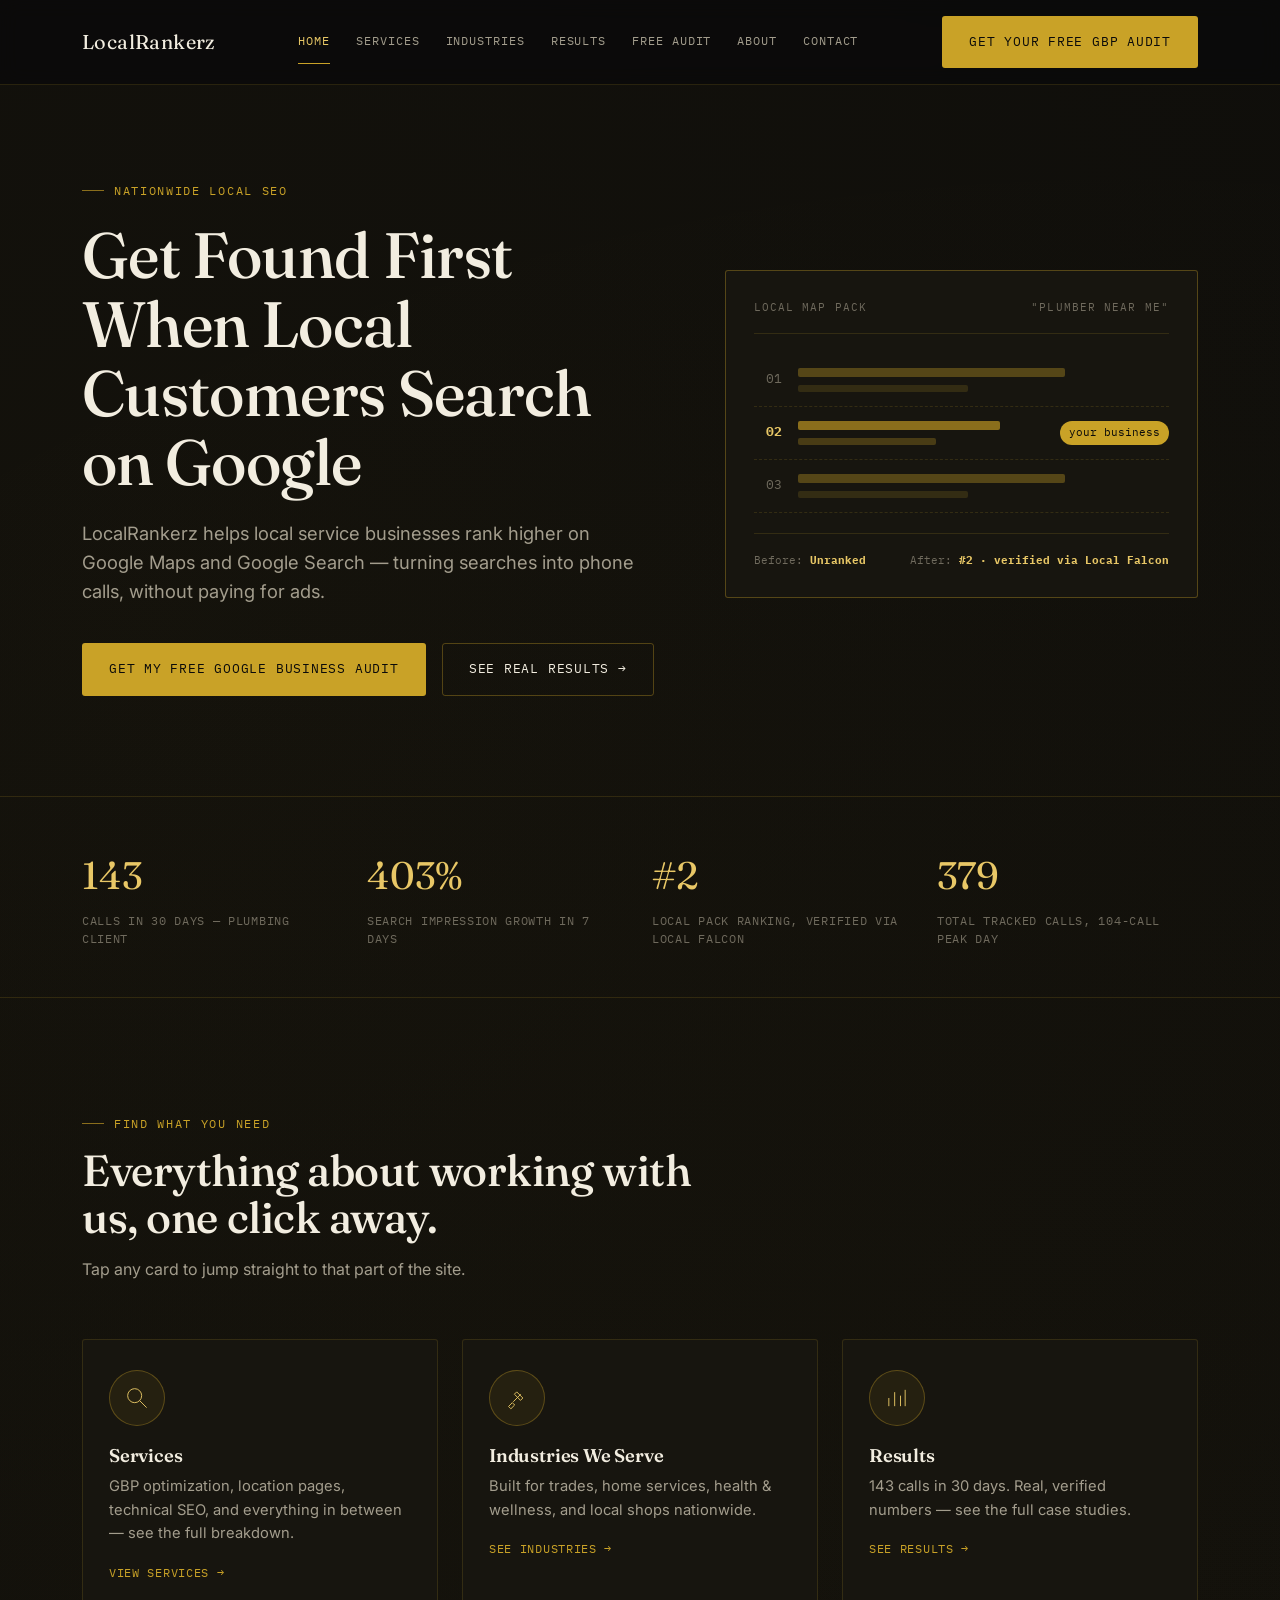
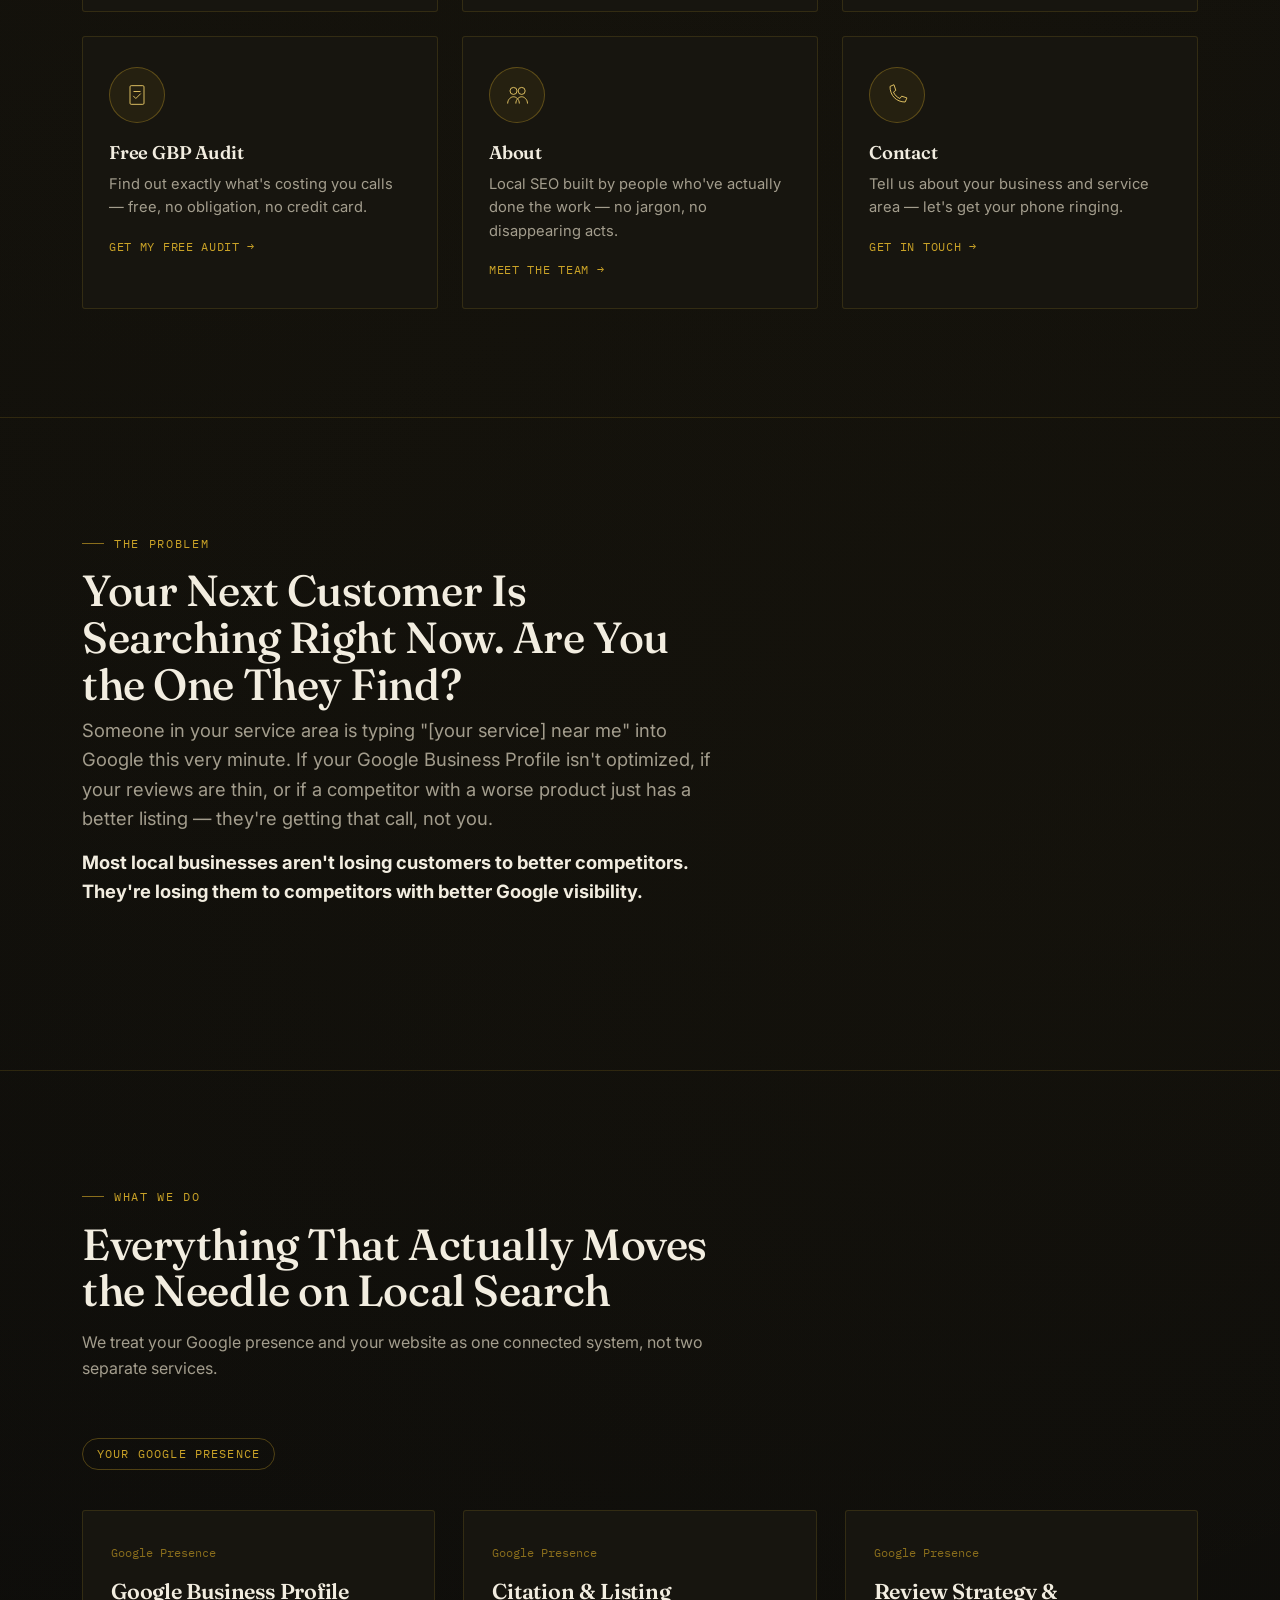
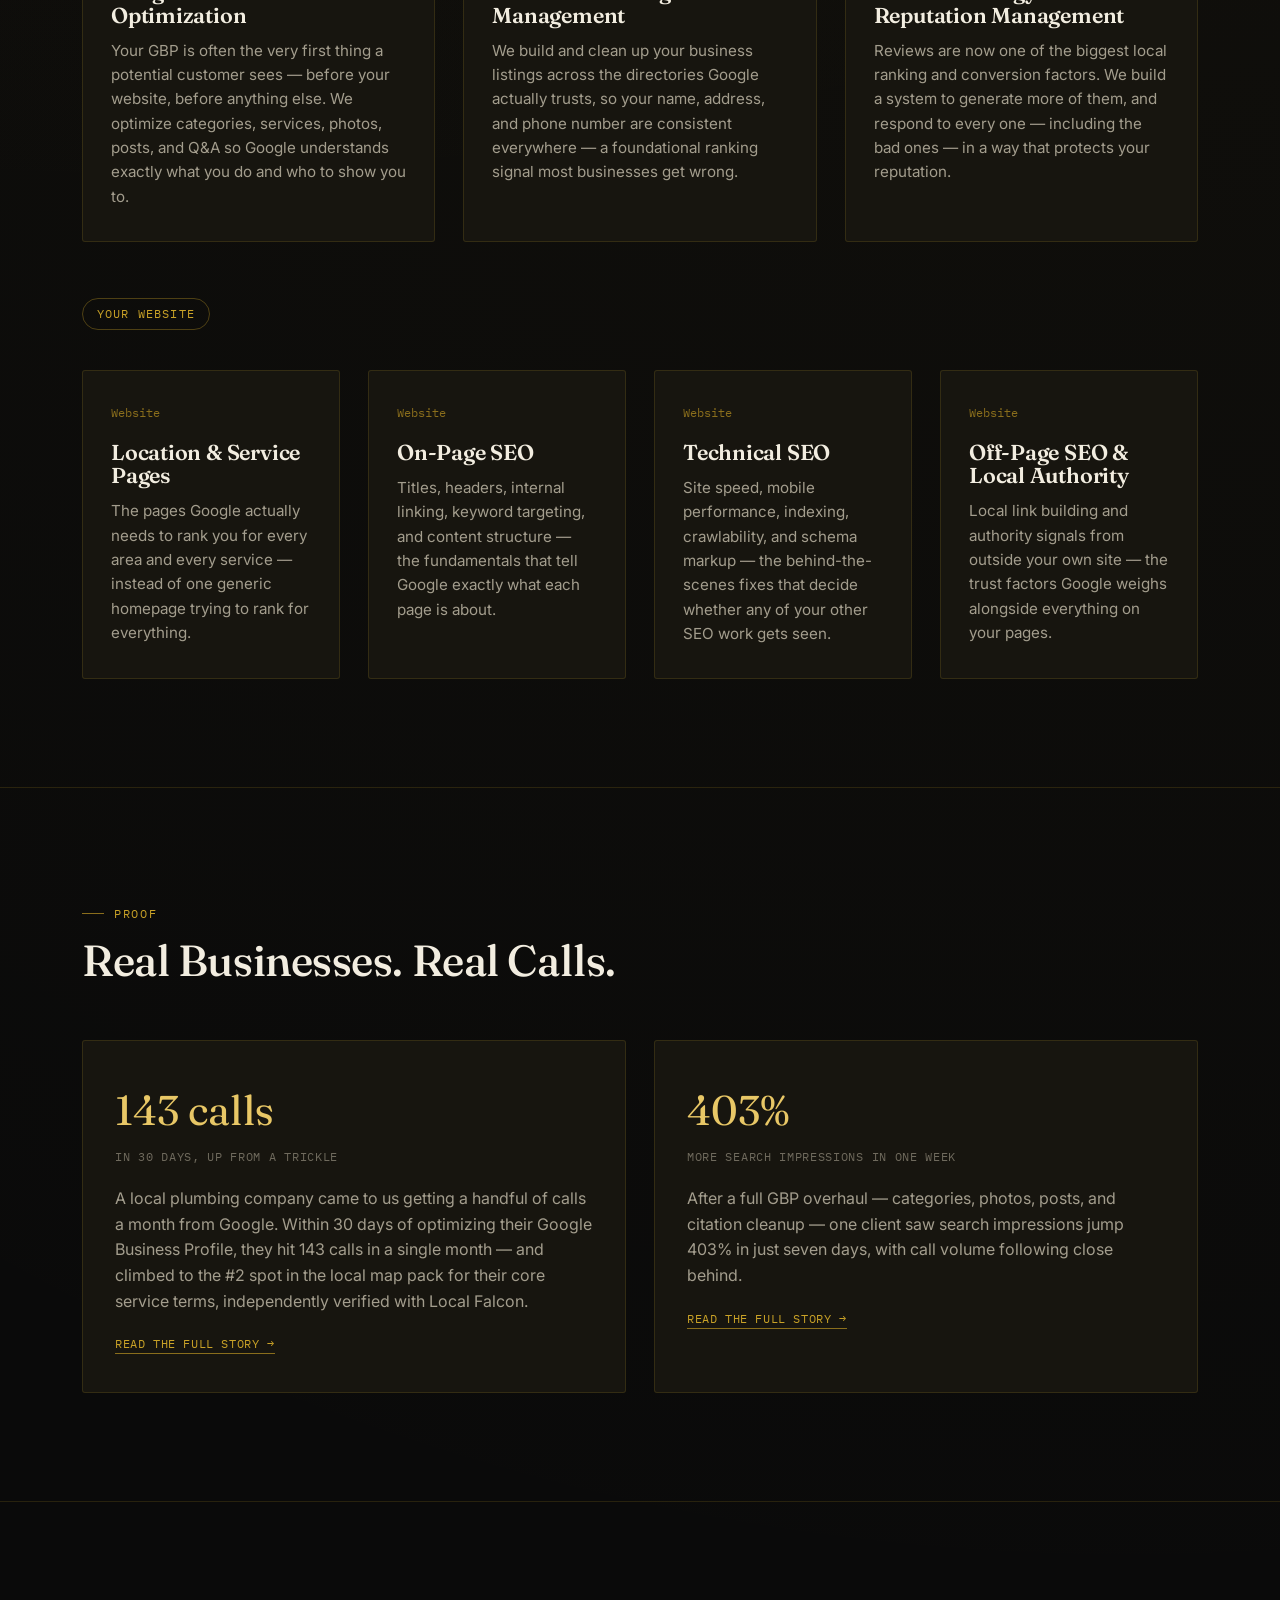
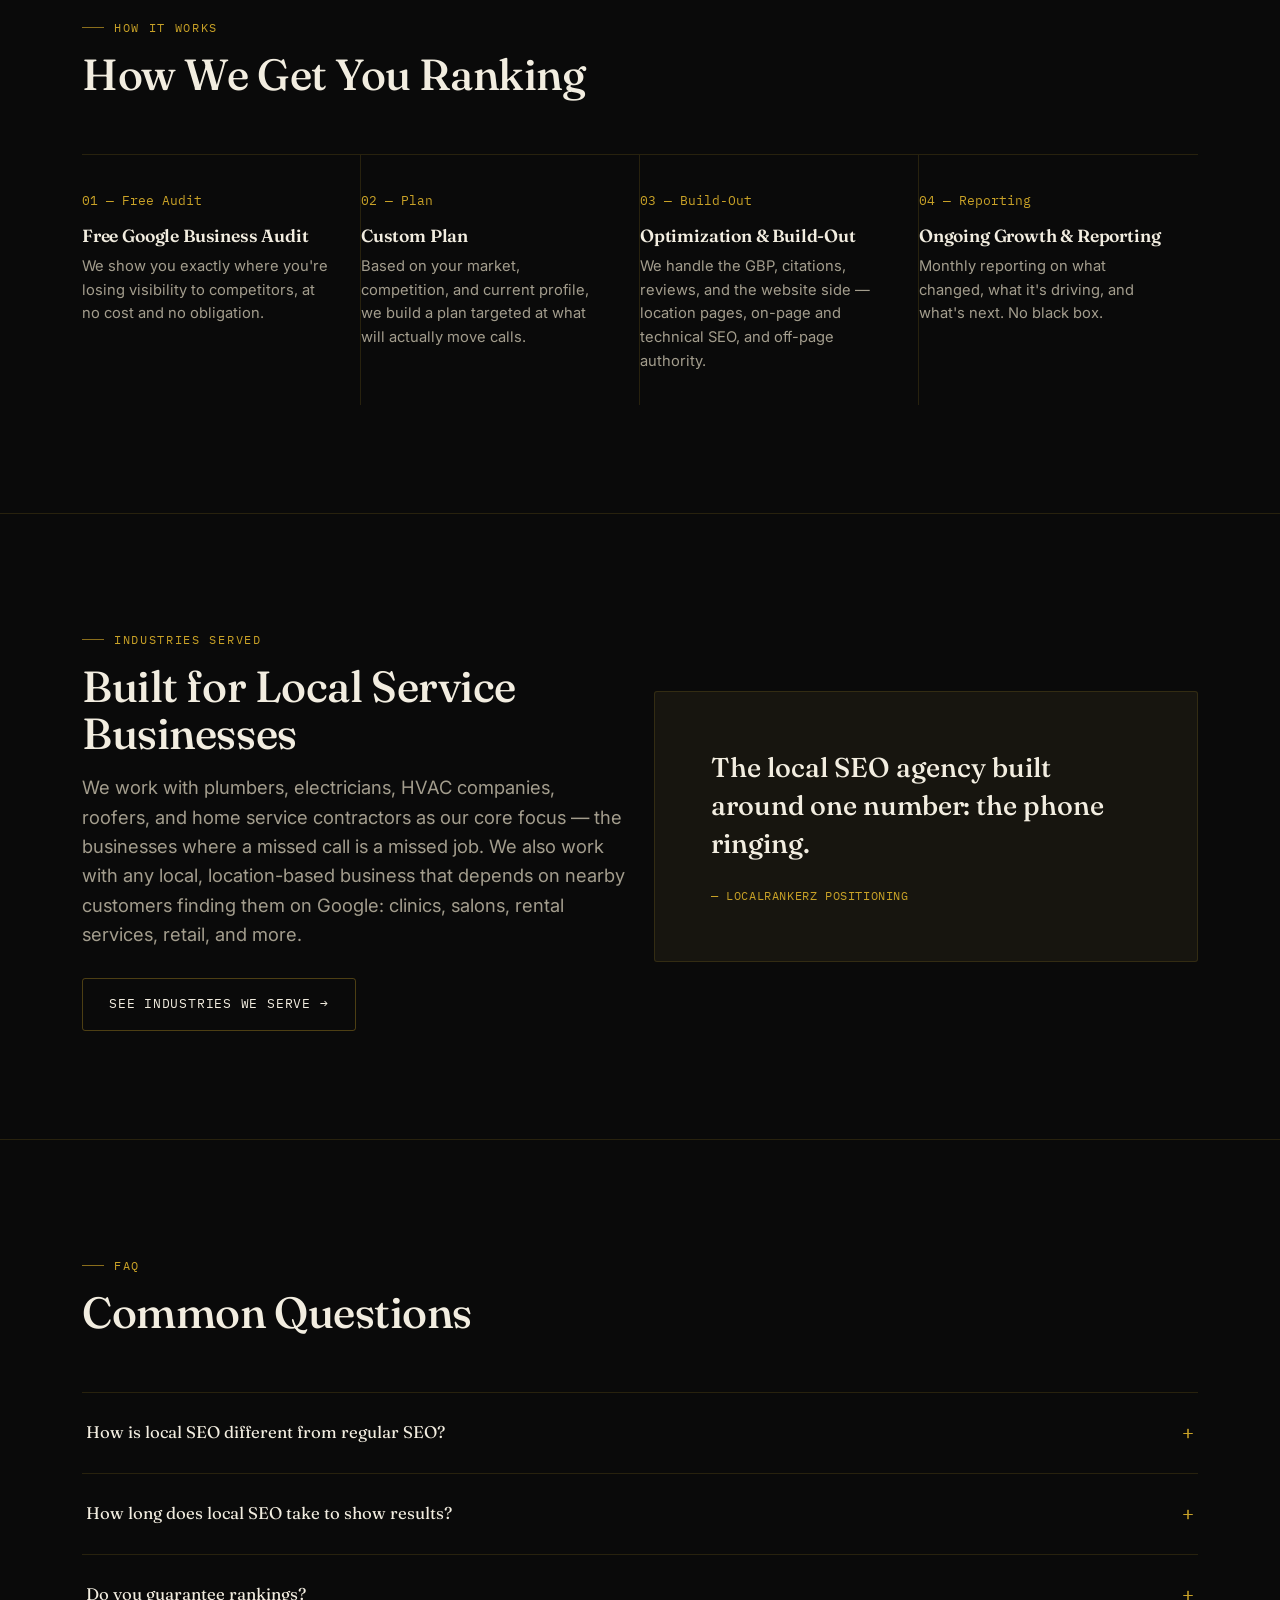
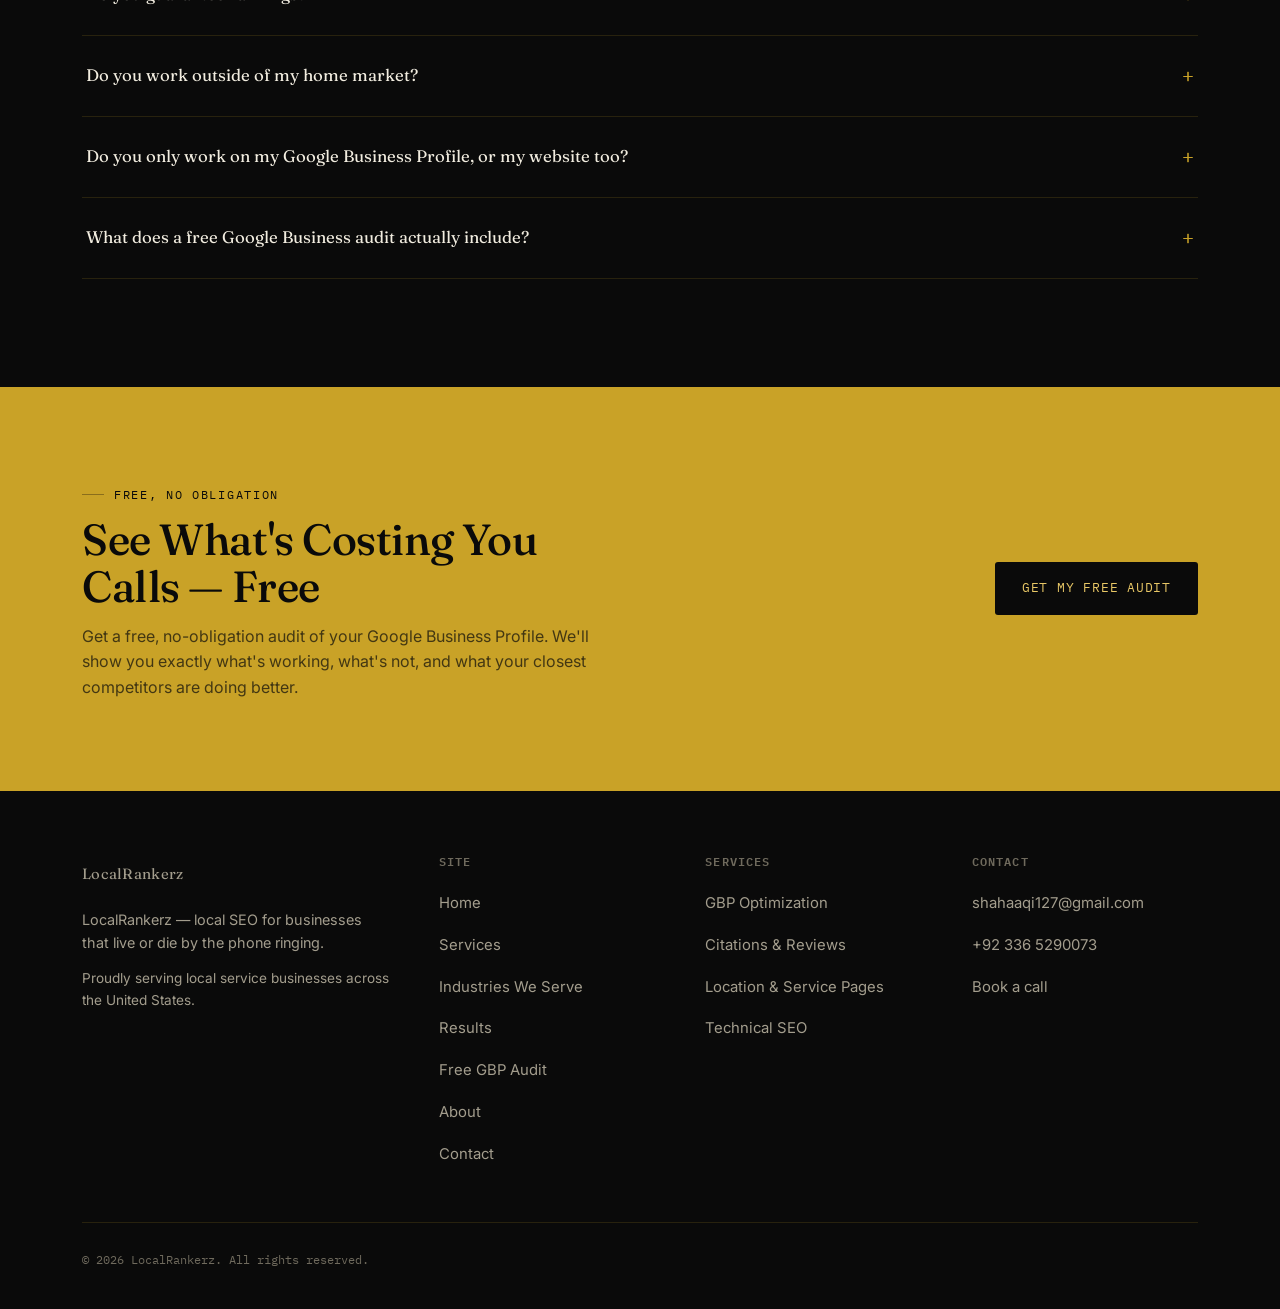
==== index.html @ dcf98c1a "Publish LocalRankerz website" ====
<!DOCTYPE html>
<html lang="en">
<head>
<meta charset="UTF-8">
<meta name="viewport" content="width=device-width, initial-scale=1.0">
<title>LocalRankerz | Local SEO Agency for Service Businesses</title>
<meta name="description" content="Get found first on Google Maps and Search. LocalRankerz helps local service businesses turn searches into calls. Free GBP audit.">
<link rel="preconnect" href="https://fonts.googleapis.com">
<link href="https://fonts.googleapis.com/css2?family=Fraunces:opsz,wght@9..144,500;9..144,600&family=Inter:wght@400;500;600&family=IBM+Plex+Mono:wght@400;500&display=swap" rel="stylesheet">
<link rel="stylesheet" href="assets/style.css">
<script type="application/ld+json">
{
  "@context": "https://schema.org",
  "@type": "ProfessionalService",
  "name": "LocalRankerz",
  "description": "Nationwide local SEO agency helping service businesses rank higher on Google Maps and Google Search.",
  "areaServed": "United States",
  "priceRange": "$$"
}
</script>
</head>
<body>

<nav class="nav">
  <div class="wrap">
    <a href="index.html" class="brand">LocalRankerz</a>
    <ul class="nav-links">
      <li><a href="index.html" aria-current="page">Home</a></li>
      <li><a href="services.html">Services</a></li>
      <li><a href="industries.html">Industries</a></li>
      <li><a href="results.html">Results</a></li>
      <li><a href="free-audit.html">Free Audit</a></li>
      <li><a href="about.html">About</a></li>
      <li><a href="contact.html">Contact</a></li>
    </ul>
    <div class="nav-cta">
      <a href="free-audit.html" class="btn btn-gold"><span class="full">Get Your Free GBP Audit</span><span class="short">Free Audit</span></a>
    </div>
  </div>
</nav>

<header class="hero">
  <div class="wrap">
    <div class="hero-copy">
      <span class="eyebrow">Nationwide Local SEO</span>
      <h1>Get Found First When Local Customers Search on Google</h1>
      <p class="lede">LocalRankerz helps local service businesses rank higher on Google Maps and Google Search — turning searches into phone calls, without paying for ads.</p>
      <div class="btn-row">
        <a href="free-audit.html" class="btn btn-gold">Get My Free Google Business Audit</a>
        <a href="results.html" class="btn btn-ghost">See real results →</a>
      </div>
    </div>

    <div class="serp-card" role="img" aria-label="Mock local map pack result showing a client business climbing to the number 2 ranking position">
      <div class="serp-head">
        <span>Local Map Pack</span>
        <span>"plumber near me"</span>
      </div>
      <div class="serp-row">
        <span class="serp-rank">01</span>
        <div style="flex:1"><div class="serp-line1"></div><div class="serp-line2"></div></div>
      </div>
      <div class="serp-row is-you">
        <span class="serp-rank">02</span>
        <div style="flex:1"><div class="serp-line1"></div><div class="serp-line2"></div></div>
        <span class="serp-badge">your business</span>
      </div>
      <div class="serp-row">
        <span class="serp-rank">03</span>
        <div style="flex:1"><div class="serp-line1"></div><div class="serp-line2"></div></div>
      </div>
      <div class="serp-foot">
        <span>Before: <strong>Unranked</strong></span>
        <span>After: <strong>#2 · verified via Local Falcon</strong></span>
      </div>
    </div>
  </div>
</header>

<section class="statbar">
  <div class="wrap">
    <div class="stat">
      <div class="num">143</div>
      <div class="label">Calls in 30 days — plumbing client</div>
    </div>
    <div class="stat">
      <div class="num">403%</div>
      <div class="label">Search impression growth in 7 days</div>
    </div>
    <div class="stat">
      <div class="num">#2</div>
      <div class="label">Local pack ranking, verified via Local Falcon</div>
    </div>
    <div class="stat">
      <div class="num">379</div>
      <div class="label">Total tracked calls, 104-call peak day</div>
    </div>
  </div>
</section>

<!-- Interlinked picture menu — each card links to its own page -->
<section class="section">
  <div class="wrap">
    <div class="section-head">
      <span class="eyebrow">Find What You Need</span>
      <h2>Everything about working with us, one click away.</h2>
      <p>Tap any card to jump straight to that part of the site.</p>
    </div>
    <div class="icon-grid">

      <a href="services.html" class="icon-card">
        <div class="icon-wrap">
          <svg viewBox="0 0 48 48"><circle cx="20" cy="20" r="12"/><line x1="29" y1="29" x2="40" y2="40" stroke-linecap="round"/></svg>
        </div>
        <h3>Services</h3>
        <p>GBP optimization, location pages, technical SEO, and everything in between — see the full breakdown.</p>
        <span class="go">View services →</span>
      </a>

      <a href="industries.html" class="icon-card">
        <div class="icon-wrap">
          <svg viewBox="0 0 48 48"><path d="M18 30 L30 18 M24 14l10 10-4 4-10-10zM10 38l6-6 4 4-6 6z" stroke-linejoin="round" stroke-linecap="round"/></svg>
        </div>
        <h3>Industries We Serve</h3>
        <p>Built for trades, home services, health &amp; wellness, and local shops nationwide.</p>
        <span class="go">See industries →</span>
      </a>

      <a href="results.html" class="icon-card">
        <div class="icon-wrap">
          <svg viewBox="0 0 48 48"><line x1="10" y1="38" x2="10" y2="24"/><line x1="20" y1="38" x2="20" y2="14"/><line x1="30" y1="38" x2="30" y2="20"/><line x1="38" y1="38" x2="38" y2="10"/></svg>
        </div>
        <h3>Results</h3>
        <p>143 calls in 30 days. Real, verified numbers — see the full case studies.</p>
        <span class="go">See results →</span>
      </a>

      <a href="free-audit.html" class="icon-card">
        <div class="icon-wrap">
          <svg viewBox="0 0 48 48"><rect x="12" y="8" width="24" height="32" rx="2"/><line x1="18" y1="18" x2="30" y2="18"/><path d="M18 26l4 4 8-8" stroke-linecap="round" stroke-linejoin="round"/></svg>
        </div>
        <h3>Free GBP Audit</h3>
        <p>Find out exactly what's costing you calls — free, no obligation, no credit card.</p>
        <span class="go">Get my free audit →</span>
      </a>

      <a href="about.html" class="icon-card">
        <div class="icon-wrap">
          <svg viewBox="0 0 48 48"><circle cx="18" cy="17" r="6"/><circle cx="32" cy="17" r="6"/><path d="M8 38c0-7 6-11 10-11s10 4 10 11M22 38c0-7 6-11 10-11s10 4 10 11" stroke-linecap="round"/></svg>
        </div>
        <h3>About</h3>
        <p>Local SEO built by people who've actually done the work — no jargon, no disappearing acts.</p>
        <span class="go">Meet the team →</span>
      </a>

      <a href="contact.html" class="icon-card">
        <div class="icon-wrap">
          <svg viewBox="0 0 48 48"><path d="M12 10c0 15 11 26 26 26l3-7-9-3-3 4c-5-2-9-6-11-11l4-3-3-9z" stroke-linejoin="round" stroke-linecap="round"/></svg>
        </div>
        <h3>Contact</h3>
        <p>Tell us about your business and service area — let's get your phone ringing.</p>
        <span class="go">Get in touch →</span>
      </a>

    </div>
  </div>
</section>

<section class="section">
  <div class="wrap">
    <div class="section-head">
      <span class="eyebrow">The Problem</span>
      <h2>Your Next Customer Is Searching Right Now. Are You the One They Find?</h2>
      <p class="lede" style="margin-top:8px; max-width:none;">Someone in your service area is typing "[your service] near me" into Google this very minute. If your Google Business Profile isn't optimized, if your reviews are thin, or if a competitor with a worse product just has a better listing — they're getting that call, not you.</p>
      <p class="lede" style="margin-top:14px; max-width:none;"><strong style="color:var(--text)">Most local businesses aren't losing customers to better competitors. They're losing them to competitors with better Google visibility.</strong></p>
    </div>
  </div>
</section>

<section class="section">
  <div class="wrap">
    <div class="section-head">
      <span class="eyebrow">What We Do</span>
      <h2>Everything That Actually Moves the Needle on Local Search</h2>
      <p>We treat your Google presence and your website as one connected system, not two separate services.</p>
    </div>

    <span class="part-label">Your Google Presence</span>
    <div class="grid grid-3 mt-lg" style="margin-top:24px;">
      <div class="card">
        <span class="num-mark">Google Presence</span>
        <h3>Google Business Profile Optimization</h3>
        <p>Your GBP is often the very first thing a potential customer sees — before your website, before anything else. We optimize categories, services, photos, posts, and Q&amp;A so Google understands exactly what you do and who to show you to.</p>
      </div>
      <div class="card">
        <span class="num-mark">Google Presence</span>
        <h3>Citation &amp; Listing Management</h3>
        <p>We build and clean up your business listings across the directories Google actually trusts, so your name, address, and phone number are consistent everywhere — a foundational ranking signal most businesses get wrong.</p>
      </div>
      <div class="card">
        <span class="num-mark">Google Presence</span>
        <h3>Review Strategy &amp; Reputation Management</h3>
        <p>Reviews are now one of the biggest local ranking and conversion factors. We build a system to generate more of them, and respond to every one — including the bad ones — in a way that protects your reputation.</p>
      </div>
    </div>

    <span class="part-label mt-lg" style="display:inline-block; margin-top:56px;">Your Website</span>
    <div class="grid grid-4" style="margin-top:24px;">
      <div class="card">
        <span class="num-mark">Website</span>
        <h3>Location &amp; Service Pages</h3>
        <p>The pages Google actually needs to rank you for every area and every service — instead of one generic homepage trying to rank for everything.</p>
      </div>
      <div class="card">
        <span class="num-mark">Website</span>
        <h3>On-Page SEO</h3>
        <p>Titles, headers, internal linking, keyword targeting, and content structure — the fundamentals that tell Google exactly what each page is about.</p>
      </div>
      <div class="card">
        <span class="num-mark">Website</span>
        <h3>Technical SEO</h3>
        <p>Site speed, mobile performance, indexing, crawlability, and schema markup — the behind-the-scenes fixes that decide whether any of your other SEO work gets seen.</p>
      </div>
      <div class="card">
        <span class="num-mark">Website</span>
        <h3>Off-Page SEO &amp; Local Authority</h3>
        <p>Local link building and authority signals from outside your own site — the trust factors Google weighs alongside everything on your pages.</p>
      </div>
    </div>
  </div>
</section>

<section class="section">
  <div class="wrap">
    <div class="section-head">
      <span class="eyebrow">Proof</span>
      <h2>Real Businesses. Real Calls.</h2>
    </div>
    <div class="grid grid-2">
      <div class="case-study">
        <div class="cs-num">143 calls</div>
        <div class="cs-label">In 30 days, up from a trickle</div>
        <p>A local plumbing company came to us getting a handful of calls a month from Google. Within 30 days of optimizing their Google Business Profile, they hit 143 calls in a single month — and climbed to the #2 spot in the local map pack for their core service terms, independently verified with Local Falcon.</p>
        <a href="results.html" class="cs-link">Read the full story →</a>
      </div>
      <div class="case-study">
        <div class="cs-num">403%</div>
        <div class="cs-label">More search impressions in one week</div>
        <p>After a full GBP overhaul — categories, photos, posts, and citation cleanup — one client saw search impressions jump 403% in just seven days, with call volume following close behind.</p>
        <a href="results.html" class="cs-link">Read the full story →</a>
      </div>
    </div>
  </div>
</section>

<section class="section">
  <div class="wrap">
    <div class="section-head">
      <span class="eyebrow">How It Works</span>
      <h2>How We Get You Ranking</h2>
    </div>
  </div>
  <div class="wrap">
    <div class="process-list">
      <div class="process-item">
        <span class="idx">01 — Free Audit</span>
        <h3>Free Google Business Audit</h3>
        <p>We show you exactly where you're losing visibility to competitors, at no cost and no obligation.</p>
      </div>
      <div class="process-item">
        <span class="idx">02 — Plan</span>
        <h3>Custom Plan</h3>
        <p>Based on your market, competition, and current profile, we build a plan targeted at what will actually move calls.</p>
      </div>
      <div class="process-item">
        <span class="idx">03 — Build-Out</span>
        <h3>Optimization &amp; Build-Out</h3>
        <p>We handle the GBP, citations, reviews, and the website side — location pages, on-page and technical SEO, and off-page authority.</p>
      </div>
      <div class="process-item">
        <span class="idx">04 — Reporting</span>
        <h3>Ongoing Growth &amp; Reporting</h3>
        <p>Monthly reporting on what changed, what it's driving, and what's next. No black box.</p>
      </div>
    </div>
  </div>
</section>

<section class="section">
  <div class="wrap">
    <div class="grid grid-2" style="align-items:center;">
      <div>
        <span class="eyebrow">Industries Served</span>
        <h2 style="margin-top:14px;">Built for Local Service Businesses</h2>
        <p class="lede" style="margin-top:16px; max-width:none;">We work with plumbers, electricians, HVAC companies, roofers, and home service contractors as our core focus — the businesses where a missed call is a missed job. We also work with any local, location-based business that depends on nearby customers finding them on Google: clinics, salons, rental services, retail, and more.</p>
        <a href="industries.html" class="btn btn-ghost mt-lg" style="margin-top:28px;">See Industries We Serve →</a>
      </div>
      <div class="testimonial">
        <blockquote>The local SEO agency built around one number: the phone ringing.</blockquote>
        <cite>— LocalRankerz positioning</cite>
      </div>
    </div>
  </div>
</section>

<section class="section" style="border-bottom:none;">
  <div class="wrap">
    <div class="section-head">
      <span class="eyebrow">FAQ</span>
      <h2>Common Questions</h2>
    </div>
    <div class="faq-list">
      <details class="faq-item">
        <summary>How is local SEO different from regular SEO?<span class="plus">+</span></summary>
        <div class="faq-answer"><p>Regular SEO competes for visibility everywhere. Local SEO focuses specifically on your service area — showing up when someone nearby searches for what you do, primarily through Google Maps, the local map pack, and location-based search results.</p></div>
      </details>
      <details class="faq-item">
        <summary>How long does local SEO take to show results?<span class="plus">+</span></summary>
        <div class="faq-answer"><p>Google Business Profile changes can show movement in weeks. Broader local SEO — citations, reviews, content — typically shows meaningful results in 60–90 days and compounds from there. Anyone promising overnight #1 rankings isn't being straight with you.</p></div>
      </details>
      <details class="faq-item">
        <summary>Do you guarantee rankings?<span class="plus">+</span></summary>
        <div class="faq-answer"><p>No ethical SEO agency can guarantee a specific ranking, because Google's algorithm isn't controlled by anyone outside Google. What we do guarantee is a transparent process, real work performed every month, and reporting tied to calls and leads — not vanity metrics.</p></div>
      </details>
      <details class="faq-item">
        <summary>Do you work outside of my home market?<span class="plus">+</span></summary>
        <div class="faq-answer"><p>Yes. LocalRankerz works with local service businesses across the United States, regardless of where they're based.</p></div>
      </details>
      <details class="faq-item">
        <summary>Do you only work on my Google Business Profile, or my website too?<span class="plus">+</span></summary>
        <div class="faq-answer"><p>Both. Your Google Business Profile gets you found on the map — your website is what turns that visibility into rankings that hold up and pages that actually convert once someone clicks through. We handle location pages, service pages, on-page SEO, technical SEO, and off-page authority building alongside your GBP, as one connected strategy.</p></div>
      </details>
      <details class="faq-item">
        <summary>What does a free Google Business audit actually include?<span class="plus">+</span></summary>
        <div class="faq-answer"><p>A full review of your categories, description, photos, reviews, citations, and how you currently stack up against the top 3 competitors ranking above you in your market — delivered with specific, prioritized fixes, not a generic checklist.</p></div>
      </details>
    </div>
  </div>
</section>

<section class="cta-band">
  <div class="wrap">
    <div class="cta-copy">
      <span class="eyebrow" style="color:var(--ink)">Free, No Obligation</span>
      <h2>See What's Costing You Calls — Free</h2>
      <p>Get a free, no-obligation audit of your Google Business Profile. We'll show you exactly what's working, what's not, and what your closest competitors are doing better.</p>
    </div>
    <div class="btn-row">
      <a href="free-audit.html" class="btn btn-gold">Get My Free Audit</a>
    </div>
  </div>
</section>

<footer>
  <div class="wrap">
    <div class="footer-top">
      <div>
        <a href="index.html" class="brand">LocalRankerz</a>
        <p style="margin-top:16px; max-width:34ch; font-size:.9rem;">LocalRankerz — local SEO for businesses that live or die by the phone ringing.</p>
        <p style="margin-top:14px; font-size:.85rem;">Proudly serving local service businesses across the United States.</p>
      </div>
      <div>
        <h4>Site</h4>
        <ul>
          <li><a href="index.html">Home</a></li>
          <li><a href="services.html">Services</a></li>
          <li><a href="industries.html">Industries We Serve</a></li>
          <li><a href="results.html">Results</a></li>
          <li><a href="free-audit.html">Free GBP Audit</a></li>
          <li><a href="about.html">About</a></li>
          <li><a href="contact.html">Contact</a></li>
        </ul>
      </div>
      <div>
        <h4>Services</h4>
        <ul>
          <li><a href="services.html">GBP Optimization</a></li>
          <li><a href="services.html">Citations &amp; Reviews</a></li>
          <li><a href="services.html">Location &amp; Service Pages</a></li>
          <li><a href="services.html">Technical SEO</a></li>
        </ul>
      </div>
      <div>
        <h4>Contact</h4>
        <ul>
          <li><a href="mailto:shahaaqi127@gmail.com">shahaaqi127@gmail.com</a></li>
          <li><a href="tel:+923365290073">+92 336 5290073</a></li>
          <li><a href="contact.html">Book a call</a></li>
        </ul>
      </div>
    </div>
    <div class="footer-bottom">
      <p>© <span class="js-year"></span> LocalRankerz. All rights reserved.</p>
    </div>
  </div>
</footer>

<script src="assets/script.js"></script>
</body>
</html>
---- assets/style.css ----
/* ============================================================
   SUMMIT SEO — Design tokens
   Palette: near-black ground, warm gold accent (premium, not neon)
   Type: Fraunces (display serif) + Inter (body) + IBM Plex Mono (data/labels)
   ============================================================ */

:root {
  --bg: #0a0a0a;
  --bg-alt: #121110;
  --surface: #17150f;
  --surface-2: #1d1a13;
  --border: rgba(201, 162, 39, 0.16);
  --border-strong: rgba(201, 162, 39, 0.35);

  --gold: #c9a227;
  --gold-bright: #e8c766;
  --gold-dim: #8a6e1c;

  --text: #f2ede0;
  --text-muted: #a39d8d;
  --text-faint: #6f6a5d;

  --ink: #0a0a0a; /* text-on-gold */

  --serif: "Fraunces", "Iowan Old Style", Georgia, serif;
  --sans: "Inter", -apple-system, BlinkMacSystemFont, "Segoe UI", sans-serif;
  --mono: "IBM Plex Mono", ui-monospace, SFMono-Regular, monospace;

  --container: 1180px;
  --radius: 3px;
  --ease: cubic-bezier(0.22, 1, 0.36, 1);
}

@media (prefers-reduced-motion: reduce) {
  *, *::before, *::after {
    animation-duration: 0.01ms !important;
    animation-iteration-count: 1 !important;
    transition-duration: 0.01ms !important;
    scroll-behavior: auto !important;
  }
}

* { box-sizing: border-box; }
html { scroll-behavior: smooth; }

body {
  margin: 0;
  background: var(--bg);
  color: var(--text);
  font-family: var(--sans);
  font-size: 16px;
  line-height: 1.6;
  -webkit-font-smoothing: antialiased;
  background-image:
    radial-gradient(circle at 12% 8%, rgba(201, 162, 39, 0.05), transparent 40%),
    radial-gradient(circle at 88% 32%, rgba(201, 162, 39, 0.04), transparent 45%);
}

img { max-width: 100%; display: block; }
a { color: inherit; text-decoration: none; }

::selection { background: var(--gold-dim); color: var(--text); }

:focus-visible {
  outline: 2px solid var(--gold-bright);
  outline-offset: 3px;
}

.wrap {
  max-width: var(--container);
  margin: 0 auto;
  padding: 0 32px;
}

.eyebrow {
  font-family: var(--mono);
  font-size: 12px;
  letter-spacing: 0.14em;
  text-transform: uppercase;
  color: var(--gold);
  display: inline-flex;
  align-items: center;
  gap: 10px;
}
.eyebrow::before {
  content: "";
  width: 22px;
  height: 1px;
  background: var(--gold-dim);
}

h1, h2, h3, h4 {
  font-family: var(--serif);
  font-weight: 600;
  line-height: 1.08;
  letter-spacing: -0.01em;
  margin: 0;
  color: var(--text);
}

h1 { font-size: clamp(2.6rem, 5vw, 4.4rem); font-weight: 500; }
h2 { font-size: clamp(1.9rem, 3.4vw, 2.8rem); font-weight: 500; }
h3 { font-size: 1.35rem; font-weight: 600; }

p { color: var(--text-muted); margin: 0; }
.lede { font-size: 1.15rem; color: var(--text-muted); max-width: 46ch; }

.section {
  padding: 108px 0;
  border-bottom: 1px solid var(--border);
}
.section-head {
  max-width: 640px;
  margin-bottom: 56px;
}
.section-head h2 { margin-top: 14px; }
.section-head p { margin-top: 16px; }

/* ---------- Buttons ---------- */
.btn {
  display: inline-flex;
  align-items: center;
  gap: 10px;
  font-family: var(--mono);
  font-size: 13px;
  letter-spacing: 0.06em;
  text-transform: uppercase;
  padding: 15px 26px;
  border-radius: var(--radius);
  border: 1px solid transparent;
  cursor: pointer;
  transition: transform 0.35s var(--ease), background 0.35s var(--ease), border-color 0.35s var(--ease), color .35s var(--ease);
  white-space: nowrap;
}
.btn-gold {
  background: var(--gold);
  color: var(--ink);
}
.btn-gold:hover { background: var(--gold-bright); transform: translateY(-1px); }
.btn-ghost {
  background: transparent;
  border-color: var(--border-strong);
  color: var(--text);
}
.btn-ghost:hover { border-color: var(--gold); color: var(--gold-bright); }
.btn-row { display: flex; gap: 16px; flex-wrap: wrap; }

/* ---------- Nav ---------- */
.nav {
  position: sticky;
  top: 0;
  z-index: 50;
  background: rgba(10, 10, 10, 0.82);
  backdrop-filter: blur(10px);
  border-bottom: 1px solid var(--border);
}
.nav .wrap {
  display: flex;
  align-items: center;
  justify-content: space-between;
  height: 84px;
}
.brand {
  font-family: var(--serif);
  font-size: 1.25rem;
  letter-spacing: 0.02em;
  color: var(--text);
  display: flex;
  align-items: baseline;
  gap: 8px;
}
.brand .dot { color: var(--gold); }
.brand small {
  font-family: var(--mono);
  font-size: 10px;
  letter-spacing: 0.18em;
  color: var(--text-faint);
  text-transform: uppercase;
}
.nav-links {
  display: flex;
  align-items: center;
  gap: 26px;
  list-style: none;
  margin: 0;
  padding: 0;
}
.nav-links a {
  font-family: var(--mono);
  font-size: 11.5px;
  letter-spacing: 0.08em;
  text-transform: uppercase;
  color: var(--text-muted);
  padding: 6px 0;
  border-bottom: 1px solid transparent;
  transition: color .25s var(--ease), border-color .25s var(--ease);
}
.nav-links a:hover,
.nav-links a[aria-current="page"] { color: var(--gold-bright); border-color: var(--gold); }

@media (max-width: 1150px) {
  .nav .wrap {
    flex-wrap: wrap;
    height: auto;
    padding-top: 16px;
    padding-bottom: 14px;
    row-gap: 12px;
  }
  .nav-links {
    order: 3;
    flex-basis: 100%;
    justify-content: center;
    flex-wrap: wrap;
    gap: 8px 18px;
    padding-top: 14px;
    border-top: 1px solid var(--border);
  }
}
@media (max-width: 560px) {
  .nav-links { gap: 6px 14px; }
  .nav-links a { font-size: 11px; }
  .nav-cta .btn-gold { padding: 12px 18px; font-size: 12px; }
}
.nav-cta { display: flex; align-items: center; gap: 18px; }

/* ---------- Hero ---------- */
.hero {
  padding: 88px 0 100px;
  border-bottom: 1px solid var(--border);
  position: relative;
  overflow: hidden;
}
.hero .wrap {
  display: grid;
  grid-template-columns: 1.1fr 0.9fr;
  gap: 64px;
  align-items: center;
}
.hero h1 { margin-top: 20px; }
.hero .lede { margin-top: 22px; }
.hero .btn-row { margin-top: 36px; }
@media (max-width: 940px) {
  .hero .wrap { grid-template-columns: 1fr; }
}

/* Signature element: SERP rank-climb card */
.serp-card {
  background: var(--surface);
  border: 1px solid var(--border-strong);
  border-radius: var(--radius);
  padding: 28px;
  position: relative;
}
.serp-card .serp-head {
  display: flex; justify-content: space-between; align-items: center;
  font-family: var(--mono); font-size: 11px; letter-spacing: .1em; text-transform: uppercase;
  color: var(--text-faint); margin-bottom: 20px; padding-bottom: 16px; border-bottom: 1px solid var(--border);
}
.serp-row {
  display: flex; align-items: center; gap: 16px;
  padding: 14px 0; border-bottom: 1px dashed var(--border);
}
.serp-row:last-child { border-bottom: none; }
.serp-rank {
  font-family: var(--mono); font-size: 13px; color: var(--text-faint);
  width: 28px; text-align: right;
}
.serp-row.is-you .serp-rank { color: var(--gold-bright); font-weight: 700; }
.serp-line1 { height: 9px; width: 72%; background: var(--border-strong); border-radius: 2px; margin-bottom: 8px; }
.serp-line2 { height: 7px; width: 46%; background: var(--border); border-radius: 2px; }
.serp-row.is-you .serp-line1 { background: var(--gold-dim); width: 82%; }
.serp-row.is-you .serp-line2 { background: rgba(201,162,39,.28); width: 56%; }
.serp-badge {
  margin-left: auto; font-family: var(--mono); font-size: 11px; color: var(--bg);
  background: var(--gold); padding: 3px 9px; border-radius: 20px; white-space: nowrap;
}
.serp-foot { margin-top: 20px; padding-top: 18px; border-top: 1px solid var(--border);
  display: flex; justify-content: space-between; font-family: var(--mono); font-size: 11px; color: var(--text-faint); }
.serp-foot strong { color: var(--gold-bright); }

/* ---------- Stat / trust bar ---------- */
.statbar { padding: 48px 0; border-bottom: 1px solid var(--border); }
.statbar .wrap { display: grid; grid-template-columns: repeat(4, 1fr); gap: 24px; }
.stat { text-align: left; }
.stat .num { font-family: var(--serif); font-size: 2.4rem; color: var(--gold-bright); }
.stat .label { font-family: var(--mono); font-size: 11.5px; letter-spacing: .06em; text-transform: uppercase; color: var(--text-faint); margin-top: 6px; }
@media (max-width: 760px) { .statbar .wrap { grid-template-columns: repeat(2, 1fr); } }

/* ---------- Cards / grid ---------- */
.grid { display: grid; gap: 28px; }
.grid-4 { grid-template-columns: repeat(4, 1fr); }
.grid-3 { grid-template-columns: repeat(3, 1fr); }
.grid-2 { grid-template-columns: repeat(2, 1fr); }
@media (max-width: 980px) { .grid-4 { grid-template-columns: repeat(2, 1fr); } .grid-3 { grid-template-columns: repeat(2,1fr); } }
@media (max-width: 640px) { .grid-4, .grid-3, .grid-2 { grid-template-columns: 1fr; } }

.card {
  background: var(--surface);
  border: 1px solid var(--border);
  border-radius: var(--radius);
  padding: 32px 28px;
  transition: border-color .3s var(--ease), transform .3s var(--ease);
}
.card:hover { border-color: var(--border-strong); transform: translateY(-3px); }
.card .num-mark {
  font-family: var(--mono); font-size: 12px; color: var(--gold-dim);
  margin-bottom: 18px; display: block;
}
.card h3 { margin-bottom: 12px; }
.card p { font-size: .95rem; }
.card a.card-link {
  display: inline-flex; align-items: center; gap: 6px; margin-top: 18px;
  font-family: var(--mono); font-size: 12px; letter-spacing: .05em; text-transform: uppercase;
  color: var(--gold); border-bottom: 1px solid var(--gold-dim);
}
.card a.card-link:hover { color: var(--gold-bright); border-color: var(--gold-bright); }

/* ---------- Process (numbered — genuinely sequential) ---------- */
.process-list { display: grid; grid-template-columns: repeat(4, 1fr); gap: 0; border-top: 1px solid var(--border); }
.process-item { padding: 32px 28px 32px 0; border-right: 1px solid var(--border); }
.process-item:last-child { border-right: none; }
.process-item .idx { font-family: var(--mono); font-size: 13px; color: var(--gold); }
.process-item h3 { margin-top: 14px; font-size: 1.1rem; }
.process-item p { margin-top: 10px; font-size: .92rem; }
@media (max-width: 900px) {
  .process-list { grid-template-columns: 1fr 1fr; }
  .process-item { border-right: none; border-bottom: 1px solid var(--border); padding: 28px 0; }
}
@media (max-width: 560px) { .process-list { grid-template-columns: 1fr; } }

/* ---------- Testimonial ---------- */
.testimonial {
  background: var(--surface);
  border: 1px solid var(--border);
  border-radius: var(--radius);
  padding: 56px;
}
.testimonial blockquote {
  font-family: var(--serif); font-size: clamp(1.3rem, 2.4vw, 1.7rem); font-weight: 500;
  color: var(--text); margin: 0; line-height: 1.4;
}
.testimonial cite { display: block; margin-top: 24px; font-style: normal; font-family: var(--mono);
  font-size: 12px; letter-spacing: .05em; color: var(--gold); text-transform: uppercase; }

/* ---------- CTA band (inverted — signature contrast moment) ---------- */
.cta-band {
  background: var(--gold);
  color: var(--ink);
  padding: 90px 0;
}
.cta-band h2 { color: var(--ink); }
.cta-band p { color: rgba(10,10,10,0.7); }
.cta-band .btn-ghost { border-color: rgba(10,10,10,0.4); color: var(--ink); }
.cta-band .btn-ghost:hover { border-color: var(--ink); color: var(--ink); background: rgba(10,10,10,0.06); }
.cta-band .btn-gold { background: var(--ink); color: var(--gold-bright); }
.cta-band .btn-gold:hover { background: #000; }
.cta-band .wrap { display: flex; align-items: center; justify-content: space-between; gap: 40px; flex-wrap: wrap; }
.cta-band .cta-copy { max-width: 520px; }
.cta-band .cta-copy h2 { margin-top: 12px; }
.cta-band .cta-copy p { margin-top: 14px; }

/* ---------- Footer ---------- */
footer { padding: 64px 0 40px; }
.footer-top { display: grid; grid-template-columns: 1.4fr repeat(3, 1fr); gap: 40px; padding-bottom: 48px; border-bottom: 1px solid var(--border); }
.footer-top h4 { font-family: var(--mono); font-size: 11.5px; letter-spacing: .1em; text-transform: uppercase; color: var(--text-faint); margin-bottom: 18px; }
.footer-top ul { list-style: none; margin: 0; padding: 0; display: flex; flex-direction: column; gap: 11px; }
.footer-top a { color: var(--text-muted); font-size: .93rem; transition: color .2s var(--ease); }
.footer-top a:hover { color: var(--gold-bright); }
.footer-bottom { display: flex; justify-content: space-between; align-items: center; padding-top: 28px; flex-wrap: wrap; gap: 16px; }
.footer-bottom p { font-family: var(--mono); font-size: 11.5px; color: var(--text-faint); }
@media (max-width: 860px) { .footer-top { grid-template-columns: 1fr 1fr; } }
@media (max-width: 560px) { .footer-top { grid-template-columns: 1fr; } }

/* ---------- Page header (inner pages) ---------- */
.page-header { padding: 72px 0 64px; border-bottom: 1px solid var(--border); }
.page-header h1 { margin-top: 18px; }
.page-header .lede { margin-top: 20px; }

/* ---------- Utility ---------- */
.mt-lg { margin-top: 64px; }
.center { text-align: center; margin-left: auto; margin-right: auto; }
.tag {
  display: inline-block; font-family: var(--mono); font-size: 11px; letter-spacing: .06em;
  text-transform: uppercase; color: var(--gold); border: 1px solid var(--border-strong);
  border-radius: 20px; padding: 5px 12px; margin-bottom: 10px;
}

/* ---------- Pricing / product cards ---------- */
.price-card {
  background: var(--surface); border: 1px solid var(--border); border-radius: var(--radius);
  padding: 40px 32px; display: flex; flex-direction: column; position: relative;
}
.price-card.is-featured { border-color: var(--gold); background: var(--surface-2); }
.price-card .badge-top {
  position: absolute; top: -13px; left: 32px; background: var(--gold); color: var(--ink);
  font-family: var(--mono); font-size: 10.5px; letter-spacing: .08em; text-transform: uppercase;
  padding: 4px 12px; border-radius: 20px;
}
.price-card .plan-name { font-family: var(--mono); font-size: 12px; letter-spacing: .08em; text-transform: uppercase; color: var(--text-faint); }
.price-card .plan-price { font-family: var(--serif); font-size: 2.6rem; color: var(--text); margin-top: 14px; }
.price-card .plan-price span { font-family: var(--mono); font-size: 13px; color: var(--text-faint); }
.price-card .plan-desc { margin-top: 12px; font-size: .92rem; }
.price-card ul { list-style: none; margin: 28px 0 32px; padding: 0; display: flex; flex-direction: column; gap: 13px; flex: 1; }
.price-card li { font-size: .93rem; color: var(--text-muted); padding-left: 22px; position: relative; }
.price-card li::before { content: "—"; position: absolute; left: 0; color: var(--gold-dim); }

/* ---------- Form ---------- */
.contact-grid { display: grid; grid-template-columns: 1fr 1fr; gap: 64px; }
@media (max-width: 900px) { .contact-grid { grid-template-columns: 1fr; } }
.field { margin-bottom: 22px; }
.field label {
  display: block; font-family: var(--mono); font-size: 11.5px; letter-spacing: .08em; text-transform: uppercase;
  color: var(--text-faint); margin-bottom: 10px;
}
.field input, .field select, .field textarea {
  width: 100%; background: var(--surface); border: 1px solid var(--border-strong); border-radius: var(--radius);
  padding: 13px 16px; color: var(--text); font-family: var(--sans); font-size: .95rem;
}
.field input:focus, .field select:focus, .field textarea:focus {
  outline: none; border-color: var(--gold);
}
.field textarea { resize: vertical; min-height: 120px; }
.form-note { font-family: var(--mono); font-size: 11.5px; color: var(--text-faint); margin-top: 4px; }
.info-block { border-left: 1px solid var(--border); padding-left: 40px; }
@media (max-width: 900px) { .info-block { border-left: none; padding-left: 0; padding-top: 20px; border-top: 1px solid var(--border); } }
.info-row { padding: 20px 0; border-bottom: 1px solid var(--border); }
.info-row .eyebrow { margin-bottom: 8px; }
.info-row p { color: var(--text); font-size: 1rem; }
#form-status { margin-top: 16px; font-family: var(--mono); font-size: 12.5px; }
#form-status.ok { color: var(--gold-bright); }

/* ============================================================
   LOCALRANKERZ — additions (icon link-cards, FAQ, case studies)
   ============================================================ */

/* Icon-based photo/link cards on Home — interlink to other pages */
.icon-grid {
  display: grid;
  grid-template-columns: repeat(3, 1fr);
  gap: 24px;
}
@media (max-width: 980px) { .icon-grid { grid-template-columns: repeat(2, 1fr); } }
@media (max-width: 620px) { .icon-grid { grid-template-columns: 1fr; } }

.icon-card {
  display: block;
  background: var(--surface);
  border: 1px solid var(--border);
  border-radius: var(--radius);
  padding: 30px 26px 26px;
  transition: border-color .3s var(--ease), transform .3s var(--ease), background .3s var(--ease);
}
.icon-card:hover { border-color: var(--gold); transform: translateY(-4px); background: var(--surface-2); }
.icon-card .icon-wrap {
  width: 56px; height: 56px; border-radius: 50%;
  background: rgba(201,162,39,0.08); border: 1px solid var(--border-strong);
  display: flex; align-items: center; justify-content: center; margin-bottom: 20px;
  transition: background .3s var(--ease);
}
.icon-card:hover .icon-wrap { background: rgba(201,162,39,0.16); }
.icon-card svg { width: 28px; height: 28px; stroke: var(--gold-bright); fill: none; stroke-width: 1.6; }
.icon-card h3 { font-size: 1.15rem; }
.icon-card p { margin-top: 10px; font-size: .92rem; }
.icon-card .go {
  display: inline-flex; align-items: center; gap: 6px; margin-top: 18px;
  font-family: var(--mono); font-size: 11.5px; letter-spacing: .06em; text-transform: uppercase;
  color: var(--gold);
}
.icon-card:hover .go { color: var(--gold-bright); }

/* Smaller icon tiles — used on Industries page */
.industry-block {
  background: var(--surface);
  border: 1px solid var(--border);
  border-radius: var(--radius);
  padding: 34px 30px;
}
.industry-block .icon-wrap {
  width: 48px; height: 48px; border-radius: 50%;
  background: rgba(201,162,39,0.08); border: 1px solid var(--border-strong);
  display: flex; align-items: center; justify-content: center; margin-bottom: 18px;
}
.industry-block svg { width: 24px; height: 24px; stroke: var(--gold-bright); fill: none; stroke-width: 1.6; }
.industry-block .trade-list { margin-top: 14px; font-family: var(--mono); font-size: 12px; color: var(--text-faint); line-height: 1.8; }

/* Trust bar with verified badges */
.badge-verified {
  display: inline-flex; align-items: center; gap: 6px;
  font-family: var(--mono); font-size: 10.5px; letter-spacing: .05em; text-transform: uppercase;
  color: var(--gold); border: 1px solid var(--border-strong); border-radius: 20px; padding: 3px 10px;
  margin-top: 10px;
}

/* Case study cards */
.case-study {
  background: var(--surface); border: 1px solid var(--border); border-radius: var(--radius);
  padding: 36px 32px;
}
.case-study .cs-num { font-family: var(--serif); font-size: 2.6rem; color: var(--gold-bright); margin-bottom: 4px; }
.case-study .cs-label { font-family: var(--mono); font-size: 11.5px; letter-spacing: .06em; text-transform: uppercase; color: var(--text-faint); margin-bottom: 20px; }
.case-study h3 { font-size: 1.2rem; margin-top: 4px; }
.case-study .cs-row { margin-top: 16px; }
.case-study .cs-row .eyebrow { font-size: 10.5px; margin-bottom: 6px; }
.case-study .cs-row p { font-size: .92rem; }
.case-study .cs-link { display: inline-flex; margin-top: 20px; font-family: var(--mono); font-size: 12px; letter-spacing: .05em; text-transform: uppercase; color: var(--gold); border-bottom: 1px solid var(--gold-dim); }
.case-study .cs-link:hover { color: var(--gold-bright); border-color: var(--gold-bright); }

/* FAQ accordion — native details/summary, no JS required */
.faq-list { border-top: 1px solid var(--border); }
.faq-item { border-bottom: 1px solid var(--border); }
.faq-item summary {
  cursor: pointer; list-style: none; padding: 24px 4px;
  display: flex; justify-content: space-between; align-items: center; gap: 20px;
  font-family: var(--serif); font-size: 1.05rem; color: var(--text);
}
.faq-item summary::-webkit-details-marker { display: none; }
.faq-item summary .plus { font-family: var(--mono); color: var(--gold); font-size: 20px; flex-shrink: 0; transition: transform .3s var(--ease); }
.faq-item[open] summary .plus { transform: rotate(45deg); }
.faq-item .faq-answer { padding: 0 4px 26px; max-width: 68ch; font-size: .95rem; }

/* Two-part service split labels */
.part-label {
  display: inline-block; font-family: var(--mono); font-size: 11.5px; letter-spacing: .1em; text-transform: uppercase;
  color: var(--gold); border: 1px solid var(--border-strong); border-radius: 20px; padding: 6px 14px; margin-bottom: 16px;
}
.part-intro { max-width: 62ch; margin-top: 10px; }

/* Feature list with dash bullets (reused) */
.dash-list { list-style: none; margin: 20px 0 0; padding: 0; display: flex; flex-direction: column; gap: 10px; }
.dash-list li { font-size: .9rem; color: var(--text-muted); padding-left: 20px; position: relative; }
.dash-list li::before { content: "—"; position: absolute; left: 0; color: var(--gold-dim); }

/* Micro trust line under forms */
.micro-trust { margin-top: 14px; font-family: var(--mono); font-size: 11.5px; color: var(--text-faint); }

/* ============================================================
   RESPONSIVE REFINEMENTS — desktop & mobile polish
   ============================================================ */

/* Nav CTA: show short label once space gets tight, before the whole nav wraps */
.nav-cta .btn-gold .short { display: none; }
@media (max-width: 640px) {
  .nav-cta .btn-gold .full { display: none; }
  .nav-cta .btn-gold .short { display: inline; }
}

/* Tablet: tighten section rhythm */
@media (max-width: 860px) {
  .section { padding: 76px 0; }
  .hero { padding: 64px 0 72px; }
  .cta-band { padding: 64px 0; }
  .section-head { margin-bottom: 40px; }
}

/* Phone: full pass on spacing, touch targets, and button stacking */
@media (max-width: 640px) {
  .wrap { padding: 0 20px; }
  .section { padding: 56px 0; }
  .hero { padding: 48px 0 56px; }
  .cta-band { padding: 48px 0; }
  .section-head { margin-bottom: 32px; }

  h1 { font-size: clamp(2.1rem, 9vw, 2.8rem); }
  h2 { font-size: clamp(1.6rem, 7vw, 2rem); }
  .lede { font-size: 1.02rem; }

  .card, .industry-block, .case-study { padding: 24px 20px; }
  .testimonial { padding: 30px 22px; }
  .testimonial blockquote { font-size: 1.15rem; }

  .btn-row { flex-direction: column; align-items: stretch; }
  .btn-row .btn { width: 100%; justify-content: center; text-align: center; }

  .cta-band .wrap { flex-direction: column; align-items: flex-start; }
  .cta-band .btn-row { width: 100%; }

  .serp-card { padding: 20px; }
  .serp-badge { white-space: normal; text-align: center; }

  .stat .num { font-size: 2rem; }

  .process-item { padding: 24px 0; }

  footer { padding: 48px 0 32px; }
  .footer-top { row-gap: 32px; padding-bottom: 36px; }
}

/* Small phones: nav brand/CTA never collide */
@media (max-width: 380px) {
  .nav .wrap { gap: 10px; }
  .brand { font-size: 1.05rem; }
  .nav-cta .btn-gold { padding: 10px 14px; font-size: 11px; }
  .wrap { padding: 0 16px; }
}

/* Larger desktop: give the hero and content a bit more breathing room */
@media (min-width: 1440px) {
  .container, .wrap { max-width: 1280px; }
  .hero .wrap { gap: 88px; }
}

/* Shared device layout and accessible touch controls. */
html { scroll-padding-top: 150px; -webkit-text-size-adjust: 100%; }
body { overflow-wrap: anywhere; }
.grid > *, .hero .wrap > *, .contact-grid > *, .footer-top > *,
.statbar .wrap > *, .process-list > * { min-width: 0; }
.btn { white-space: normal; max-width: 100%; min-height: 44px; justify-content: center; text-align: center; }
.field input, .field select, .field textarea { font-size: 16px; min-height: 48px; }
.serp-head, .serp-foot { flex-wrap: wrap; gap: 12px; }
.serp-rank, .eyebrow::before { flex-shrink: 0; }
.serp-row > div { min-width: 0; }
.serp-badge { max-width: 45%; }
.nav-toggle { display: none; }
.footer-top a { display: inline-block; padding: 7px 0; }
.footer-top ul { gap: 4px; }
@media (min-width: 761px) {
  .nav-links a { display: inline-flex; align-items: center; min-height: 44px; }
}
@media (min-width: 561px) and (max-width: 900px) {
  .process-list { column-gap: 28px; }
}
@media (max-width: 760px) {
  html { scroll-padding-top: 90px; }
  .nav { background: rgba(10, 10, 10, .97); backdrop-filter: none; }
  .nav .wrap { padding-top: 12px; padding-bottom: 12px; }
  .nav-cta { gap: 8px; }
  .nav-cta .btn-gold .full { display: none; }
  .nav-cta .btn-gold .short { display: inline; }
  .nav-cta .btn-gold { padding: 10px 12px; font-size: 11px; }
  .nav-toggle {
    display: inline-flex; align-items: center; justify-content: center;
    min-height: 44px; padding: 10px 12px; border: 1px solid var(--border-strong);
    border-radius: var(--radius); background: transparent; color: var(--text);
    font-family: var(--mono); font-size: 12px; cursor: pointer;
  }
  .has-menu .nav-links { display: none; }
  .has-menu.menu-open .nav-links { display: flex; }
  .nav-links { justify-content: flex-start; gap: 0; max-height: 65vh; max-height: 65dvh; overflow-y: auto; }
  .nav-links li { flex: 1 1 50%; }
  .nav-links a { display: flex; align-items: center; min-height: 44px; padding: 10px 8px; }
  .hero .wrap { gap: 36px; }
  .contact-grid { gap: 36px; }
  .page-header { padding: 48px 0 40px; }
}
@media (max-width: 640px) {
  .btn { padding: 14px 18px; }
  .serp-foot { flex-direction: column; }
  .price-card { padding: 30px 22px; }
}
@media (max-width: 380px) {
  .nav .brand { font-size: 1.05rem; }
  .nav-cta { gap: 6px; }
  .nav-cta .btn-gold, .nav-toggle { padding: 10px 8px; }
}
@media (hover: none) {
  .card:hover, .icon-card:hover, .btn-gold:hover { transform: none; }
}
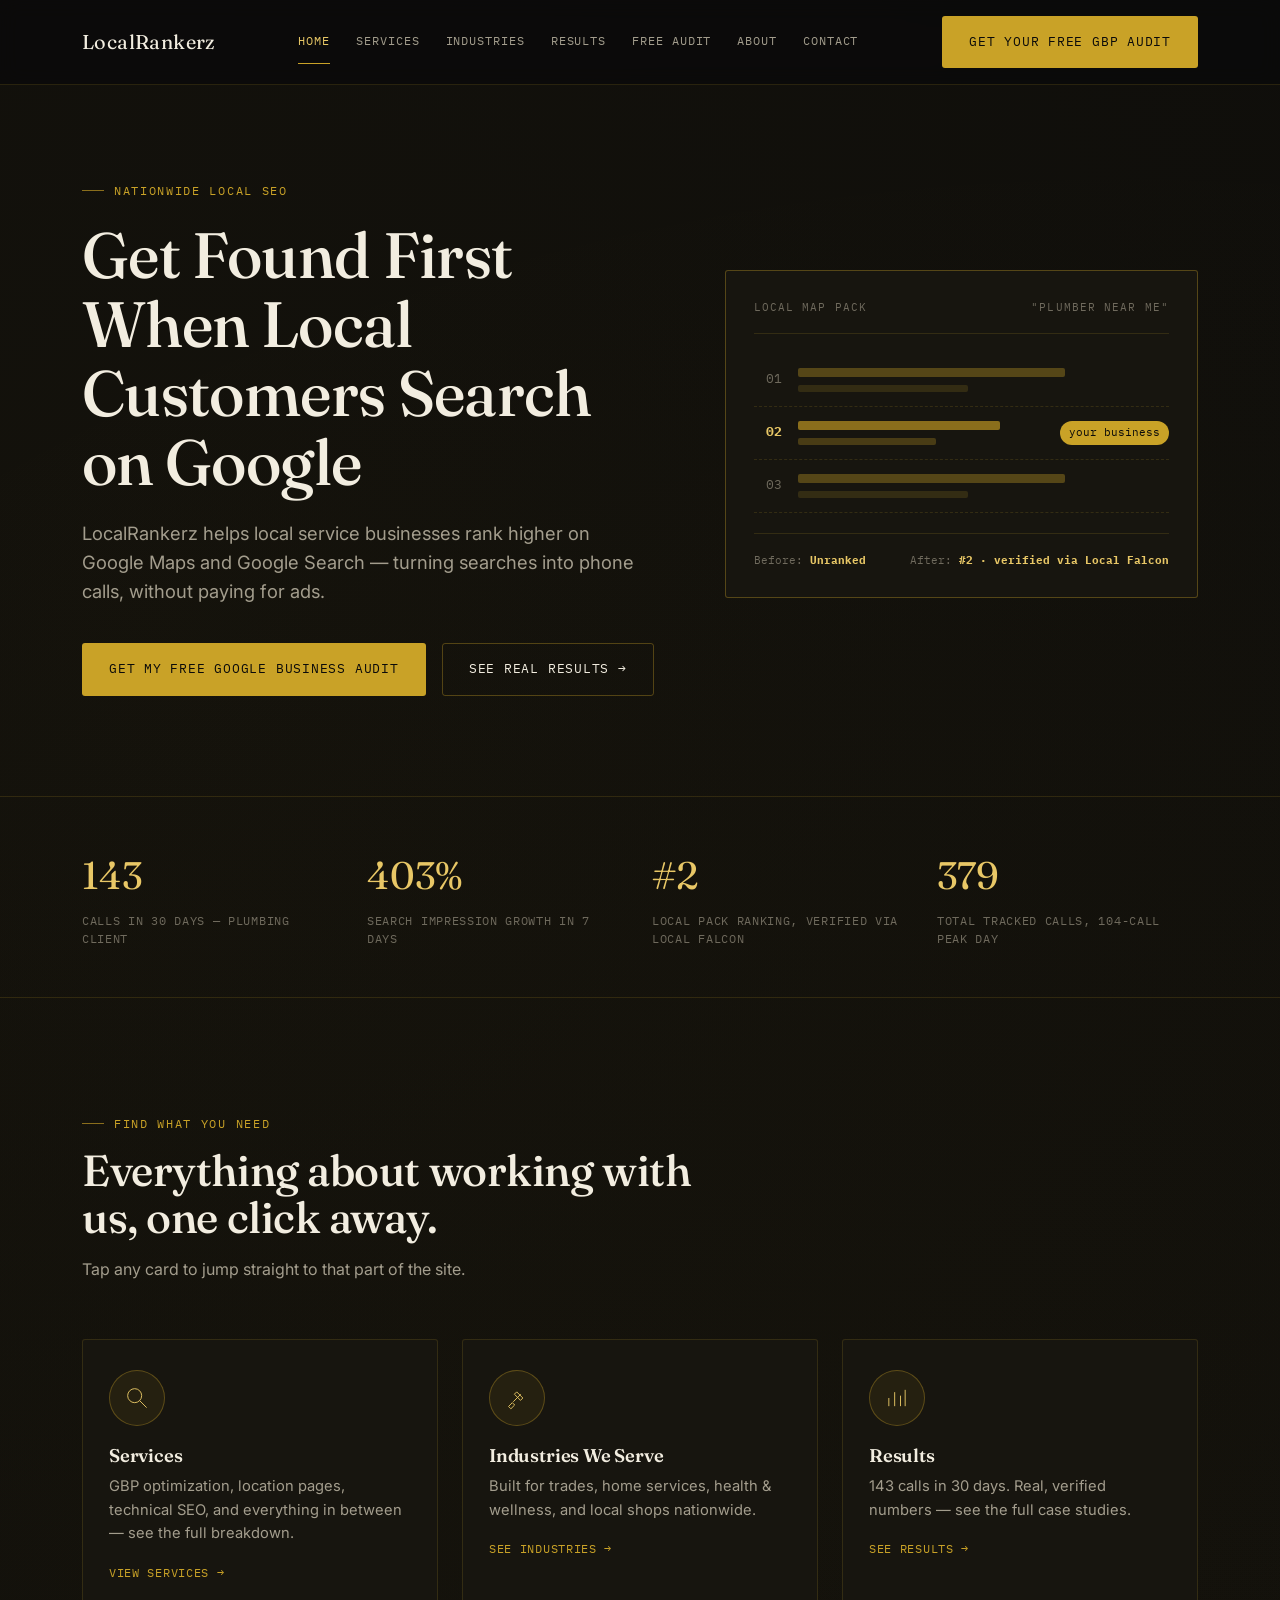
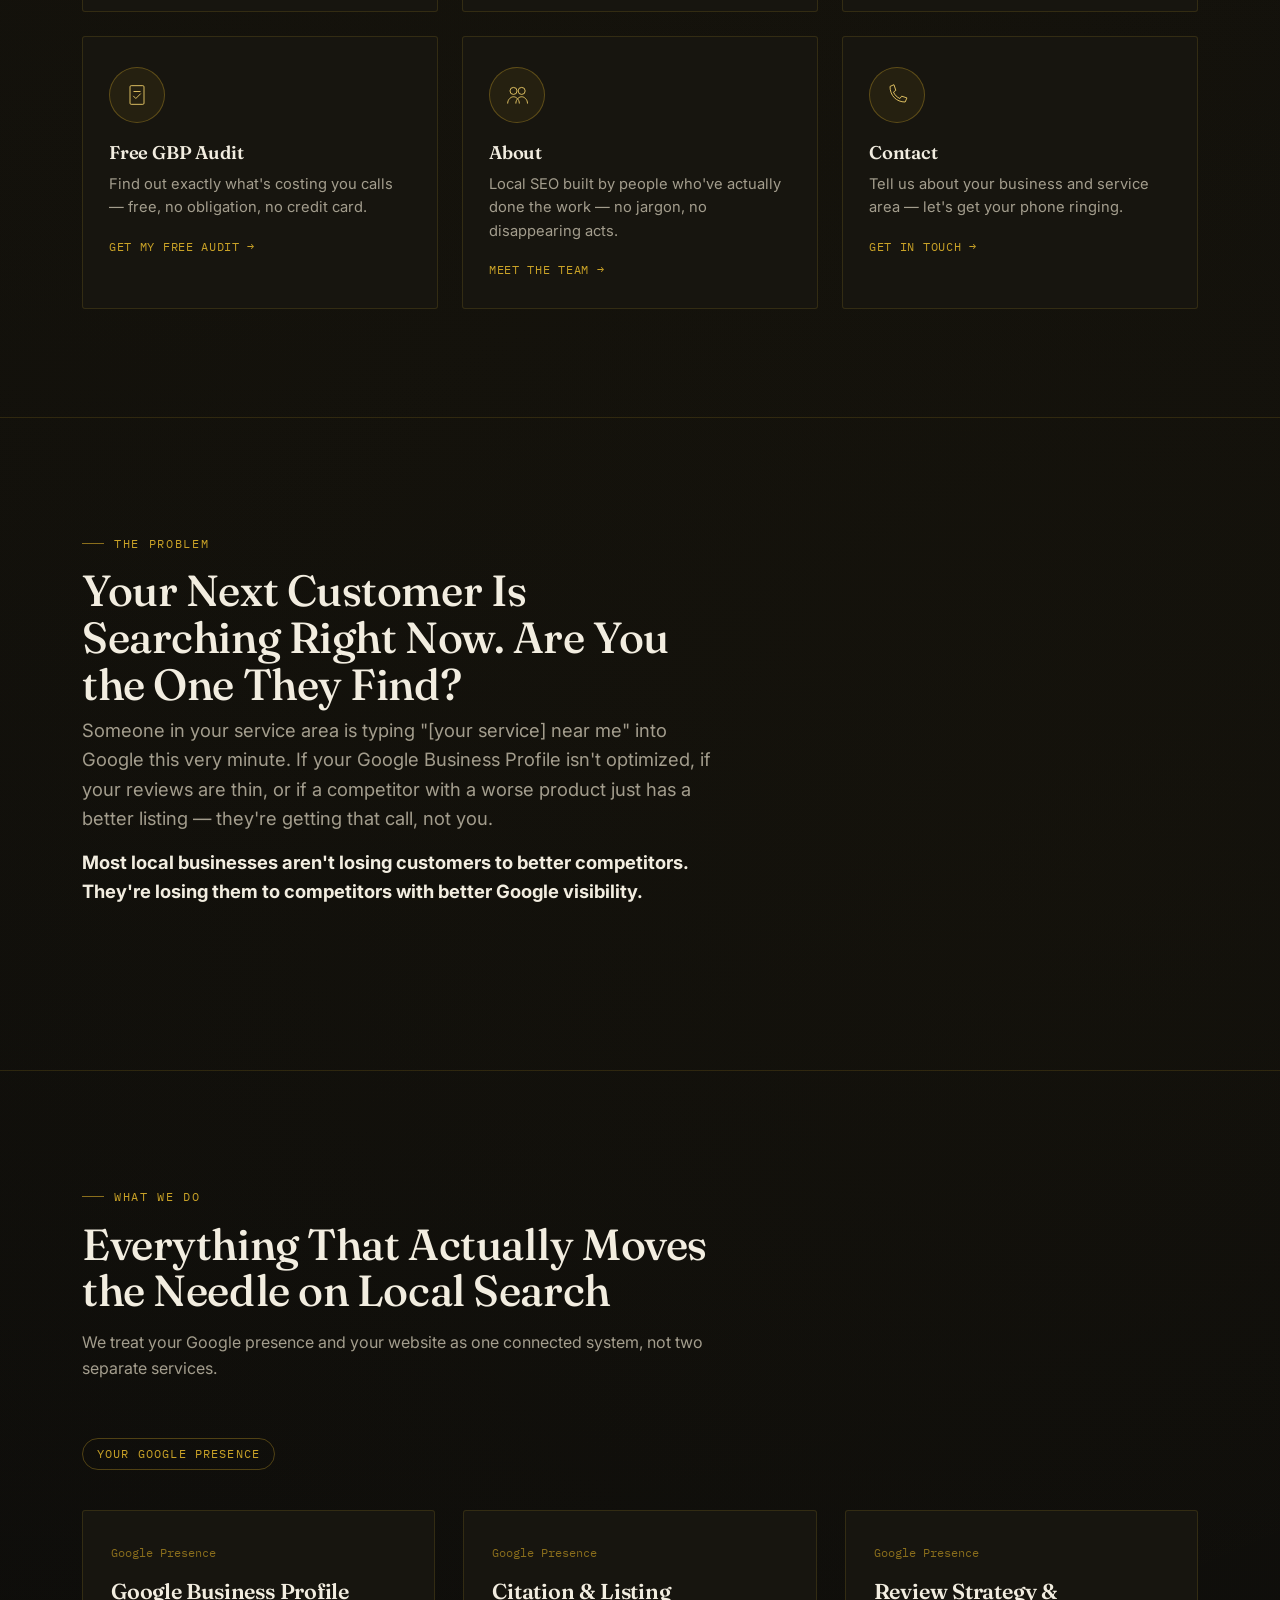
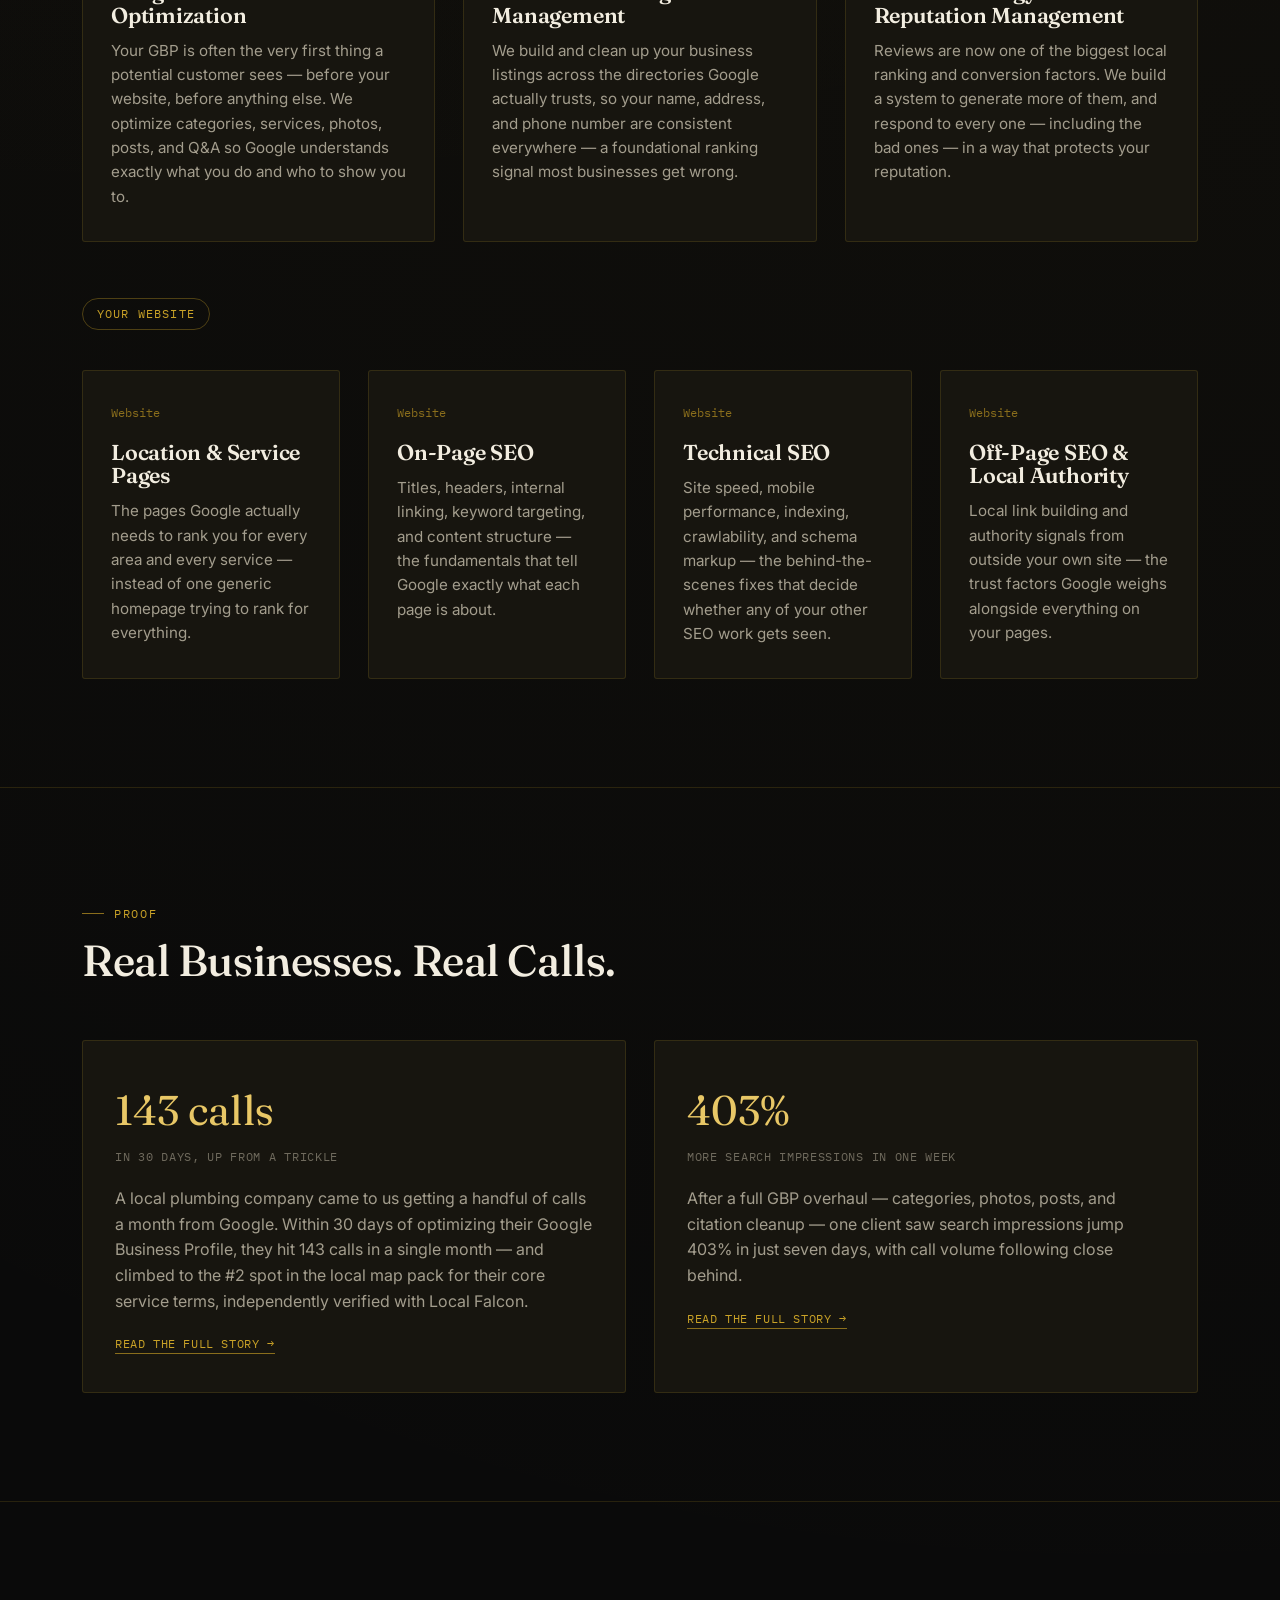
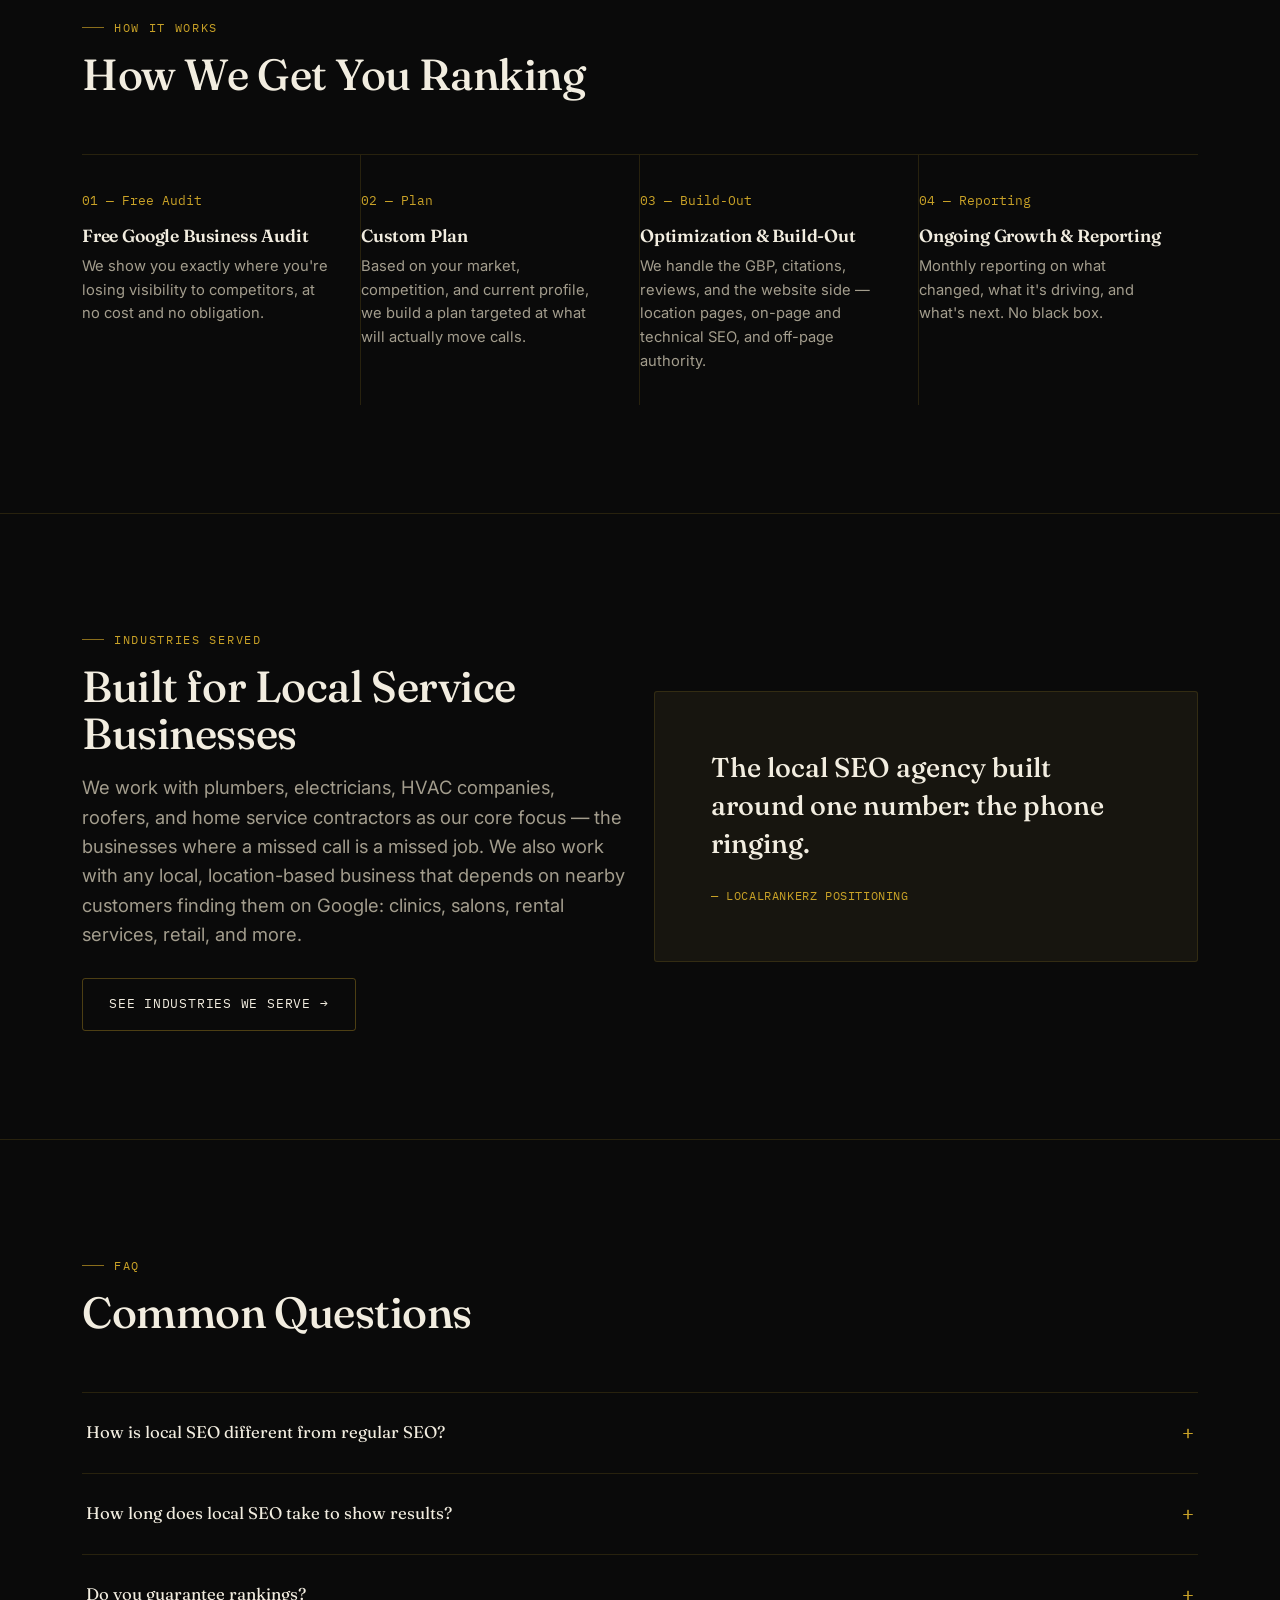
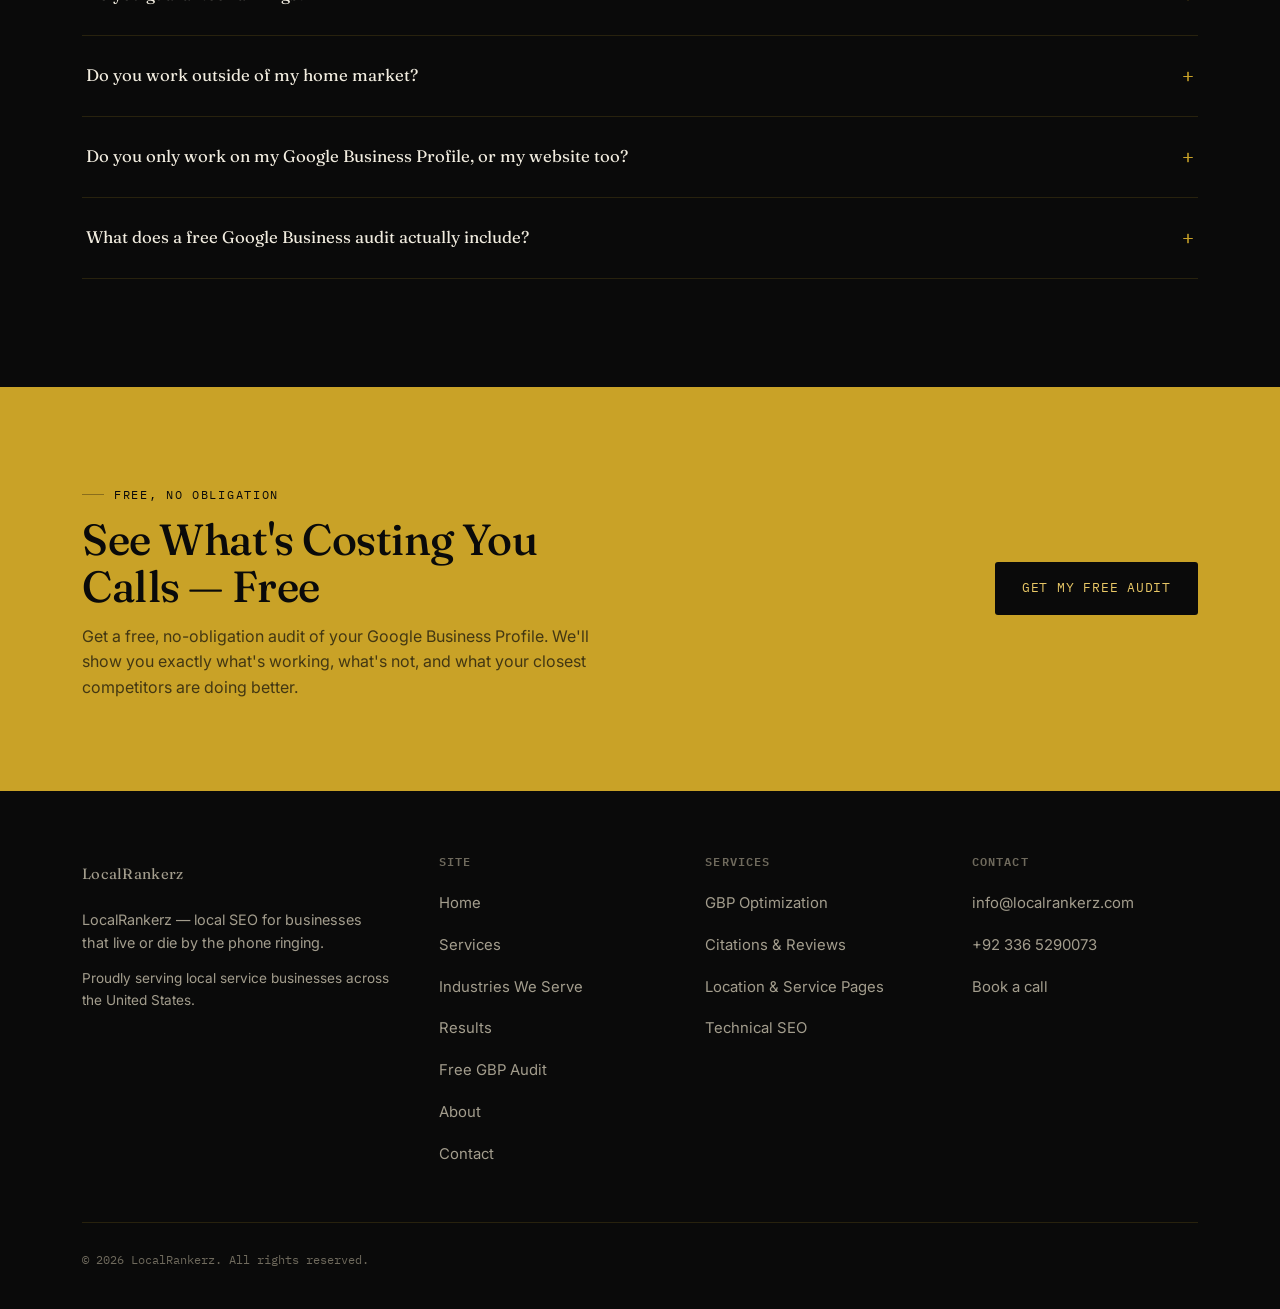
==== commit 4d0a5b6f: "Update business email to info@localrankerz.com" ====
--- a/index.html
+++ b/index.html
@@ -18,23 +18,24 @@
   "priceRange": "$$"
 }
 </script>
+<link rel="canonical" href="https://localrankerz.com/">
 </head>
 <body>
 
 <nav class="nav">
   <div class="wrap">
-    <a href="index.html" class="brand">LocalRankerz</a>
+    <a href="./" class="brand">LocalRankerz</a>
     <ul class="nav-links">
-      <li><a href="index.html" aria-current="page">Home</a></li>
-      <li><a href="services.html">Services</a></li>
-      <li><a href="industries.html">Industries</a></li>
-      <li><a href="results.html">Results</a></li>
-      <li><a href="free-audit.html">Free Audit</a></li>
-      <li><a href="about.html">About</a></li>
-      <li><a href="contact.html">Contact</a></li>
+      <li><a href="./" aria-current="page">Home</a></li>
+      <li><a href="services/">Services</a></li>
+      <li><a href="industries/">Industries</a></li>
+      <li><a href="results/">Results</a></li>
+      <li><a href="free-audit/">Free Audit</a></li>
+      <li><a href="about/">About</a></li>
+      <li><a href="contact/">Contact</a></li>
     </ul>
     <div class="nav-cta">
-      <a href="free-audit.html" class="btn btn-gold"><span class="full">Get Your Free GBP Audit</span><span class="short">Free Audit</span></a>
+      <a href="free-audit/" class="btn btn-gold"><span class="full">Get Your Free GBP Audit</span><span class="short">Free Audit</span></a>
     </div>
   </div>
 </nav>
@@ -46,8 +47,8 @@
       <h1>Get Found First When Local Customers Search on Google</h1>
       <p class="lede">LocalRankerz helps local service businesses rank higher on Google Maps and Google Search — turning searches into phone calls, without paying for ads.</p>
       <div class="btn-row">
-        <a href="free-audit.html" class="btn btn-gold">Get My Free Google Business Audit</a>
-        <a href="results.html" class="btn btn-ghost">See real results →</a>
+        <a href="free-audit/" class="btn btn-gold">Get My Free Google Business Audit</a>
+        <a href="results/" class="btn btn-ghost">See real results →</a>
       </div>
     </div>
 
@@ -108,7 +109,7 @@
     </div>
     <div class="icon-grid">
 
-      <a href="services.html" class="icon-card">
+      <a href="services/" class="icon-card">
         <div class="icon-wrap">
           <svg viewBox="0 0 48 48"><circle cx="20" cy="20" r="12"/><line x1="29" y1="29" x2="40" y2="40" stroke-linecap="round"/></svg>
         </div>
@@ -117,7 +118,7 @@
         <span class="go">View services →</span>
       </a>
 
-      <a href="industries.html" class="icon-card">
+      <a href="industries/" class="icon-card">
         <div class="icon-wrap">
           <svg viewBox="0 0 48 48"><path d="M18 30 L30 18 M24 14l10 10-4 4-10-10zM10 38l6-6 4 4-6 6z" stroke-linejoin="round" stroke-linecap="round"/></svg>
         </div>
@@ -126,7 +127,7 @@
         <span class="go">See industries →</span>
       </a>
 
-      <a href="results.html" class="icon-card">
+      <a href="results/" class="icon-card">
         <div class="icon-wrap">
           <svg viewBox="0 0 48 48"><line x1="10" y1="38" x2="10" y2="24"/><line x1="20" y1="38" x2="20" y2="14"/><line x1="30" y1="38" x2="30" y2="20"/><line x1="38" y1="38" x2="38" y2="10"/></svg>
         </div>
@@ -135,7 +136,7 @@
         <span class="go">See results →</span>
       </a>
 
-      <a href="free-audit.html" class="icon-card">
+      <a href="free-audit/" class="icon-card">
         <div class="icon-wrap">
           <svg viewBox="0 0 48 48"><rect x="12" y="8" width="24" height="32" rx="2"/><line x1="18" y1="18" x2="30" y2="18"/><path d="M18 26l4 4 8-8" stroke-linecap="round" stroke-linejoin="round"/></svg>
         </div>
@@ -144,7 +145,7 @@
         <span class="go">Get my free audit →</span>
       </a>
 
-      <a href="about.html" class="icon-card">
+      <a href="about/" class="icon-card">
         <div class="icon-wrap">
           <svg viewBox="0 0 48 48"><circle cx="18" cy="17" r="6"/><circle cx="32" cy="17" r="6"/><path d="M8 38c0-7 6-11 10-11s10 4 10 11M22 38c0-7 6-11 10-11s10 4 10 11" stroke-linecap="round"/></svg>
         </div>
@@ -153,7 +154,7 @@
         <span class="go">Meet the team →</span>
       </a>
 
-      <a href="contact.html" class="icon-card">
+      <a href="contact/" class="icon-card">
         <div class="icon-wrap">
           <svg viewBox="0 0 48 48"><path d="M12 10c0 15 11 26 26 26l3-7-9-3-3 4c-5-2-9-6-11-11l4-3-3-9z" stroke-linejoin="round" stroke-linecap="round"/></svg>
         </div>
@@ -241,13 +242,13 @@
         <div class="cs-num">143 calls</div>
         <div class="cs-label">In 30 days, up from a trickle</div>
         <p>A local plumbing company came to us getting a handful of calls a month from Google. Within 30 days of optimizing their Google Business Profile, they hit 143 calls in a single month — and climbed to the #2 spot in the local map pack for their core service terms, independently verified with Local Falcon.</p>
-        <a href="results.html" class="cs-link">Read the full story →</a>
+        <a href="results/" class="cs-link">Read the full story →</a>
       </div>
       <div class="case-study">
         <div class="cs-num">403%</div>
         <div class="cs-label">More search impressions in one week</div>
         <p>After a full GBP overhaul — categories, photos, posts, and citation cleanup — one client saw search impressions jump 403% in just seven days, with call volume following close behind.</p>
-        <a href="results.html" class="cs-link">Read the full story →</a>
+        <a href="results/" class="cs-link">Read the full story →</a>
       </div>
     </div>
   </div>
@@ -293,7 +294,7 @@
         <span class="eyebrow">Industries Served</span>
         <h2 style="margin-top:14px;">Built for Local Service Businesses</h2>
         <p class="lede" style="margin-top:16px; max-width:none;">We work with plumbers, electricians, HVAC companies, roofers, and home service contractors as our core focus — the businesses where a missed call is a missed job. We also work with any local, location-based business that depends on nearby customers finding them on Google: clinics, salons, rental services, retail, and more.</p>
-        <a href="industries.html" class="btn btn-ghost mt-lg" style="margin-top:28px;">See Industries We Serve →</a>
+        <a href="industries/" class="btn btn-ghost mt-lg" style="margin-top:28px;">See Industries We Serve →</a>
       </div>
       <div class="testimonial">
         <blockquote>The local SEO agency built around one number: the phone ringing.</blockquote>
@@ -346,7 +347,7 @@
       <p>Get a free, no-obligation audit of your Google Business Profile. We'll show you exactly what's working, what's not, and what your closest competitors are doing better.</p>
     </div>
     <div class="btn-row">
-      <a href="free-audit.html" class="btn btn-gold">Get My Free Audit</a>
+      <a href="free-audit/" class="btn btn-gold">Get My Free Audit</a>
     </div>
   </div>
 </section>
@@ -355,37 +356,37 @@
   <div class="wrap">
     <div class="footer-top">
       <div>
-        <a href="index.html" class="brand">LocalRankerz</a>
+        <a href="./" class="brand">LocalRankerz</a>
         <p style="margin-top:16px; max-width:34ch; font-size:.9rem;">LocalRankerz — local SEO for businesses that live or die by the phone ringing.</p>
         <p style="margin-top:14px; font-size:.85rem;">Proudly serving local service businesses across the United States.</p>
       </div>
       <div>
         <h4>Site</h4>
         <ul>
-          <li><a href="index.html">Home</a></li>
-          <li><a href="services.html">Services</a></li>
-          <li><a href="industries.html">Industries We Serve</a></li>
-          <li><a href="results.html">Results</a></li>
-          <li><a href="free-audit.html">Free GBP Audit</a></li>
-          <li><a href="about.html">About</a></li>
-          <li><a href="contact.html">Contact</a></li>
+          <li><a href="./">Home</a></li>
+          <li><a href="services/">Services</a></li>
+          <li><a href="industries/">Industries We Serve</a></li>
+          <li><a href="results/">Results</a></li>
+          <li><a href="free-audit/">Free GBP Audit</a></li>
+          <li><a href="about/">About</a></li>
+          <li><a href="contact/">Contact</a></li>
         </ul>
       </div>
       <div>
         <h4>Services</h4>
         <ul>
-          <li><a href="services.html">GBP Optimization</a></li>
-          <li><a href="services.html">Citations &amp; Reviews</a></li>
-          <li><a href="services.html">Location &amp; Service Pages</a></li>
-          <li><a href="services.html">Technical SEO</a></li>
+          <li><a href="services/">GBP Optimization</a></li>
+          <li><a href="services/">Citations &amp; Reviews</a></li>
+          <li><a href="services/">Location &amp; Service Pages</a></li>
+          <li><a href="services/">Technical SEO</a></li>
         </ul>
       </div>
       <div>
         <h4>Contact</h4>
         <ul>
-          <li><a href="mailto:shahaaqi127@gmail.com">shahaaqi127@gmail.com</a></li>
+          <li><a href="mailto:info@localrankerz.com">info@localrankerz.com</a></li>
           <li><a href="tel:+923365290073">+92 336 5290073</a></li>
-          <li><a href="contact.html">Book a call</a></li>
+          <li><a href="contact/">Book a call</a></li>
         </ul>
       </div>
     </div>
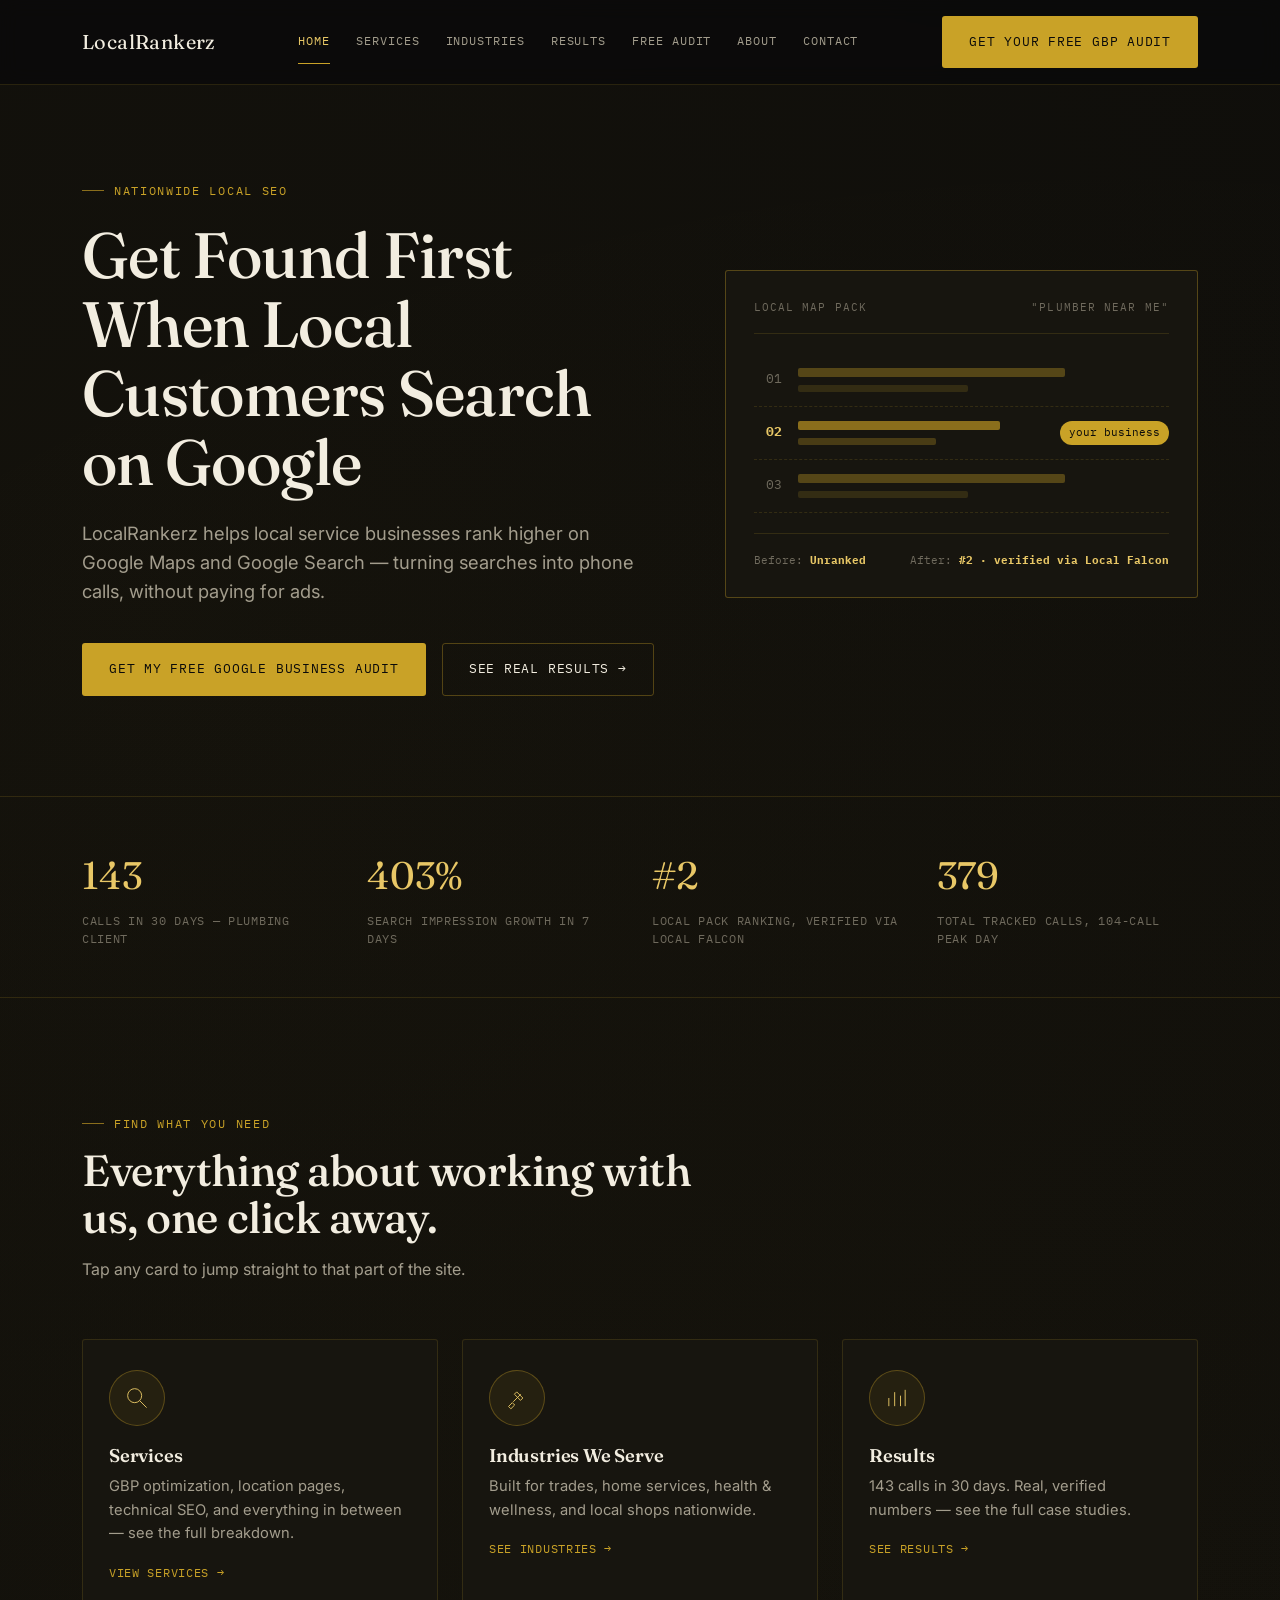
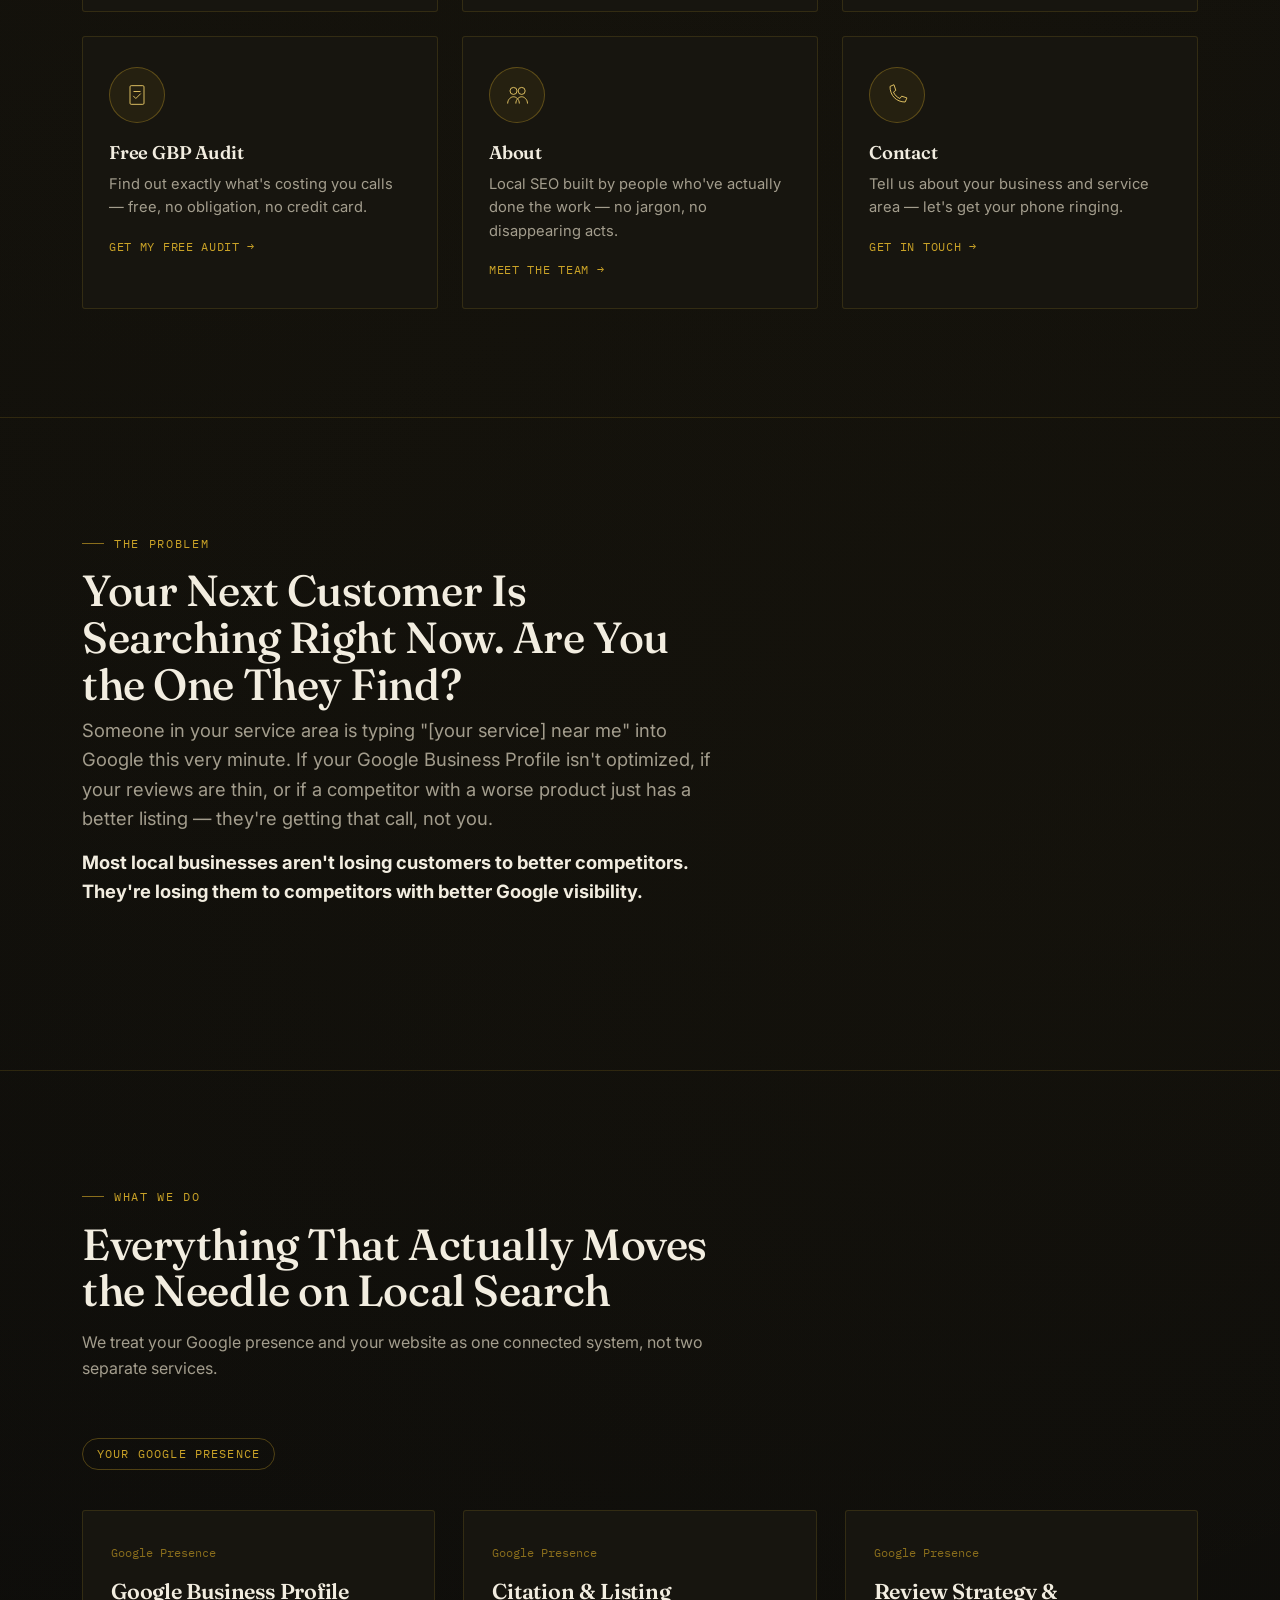
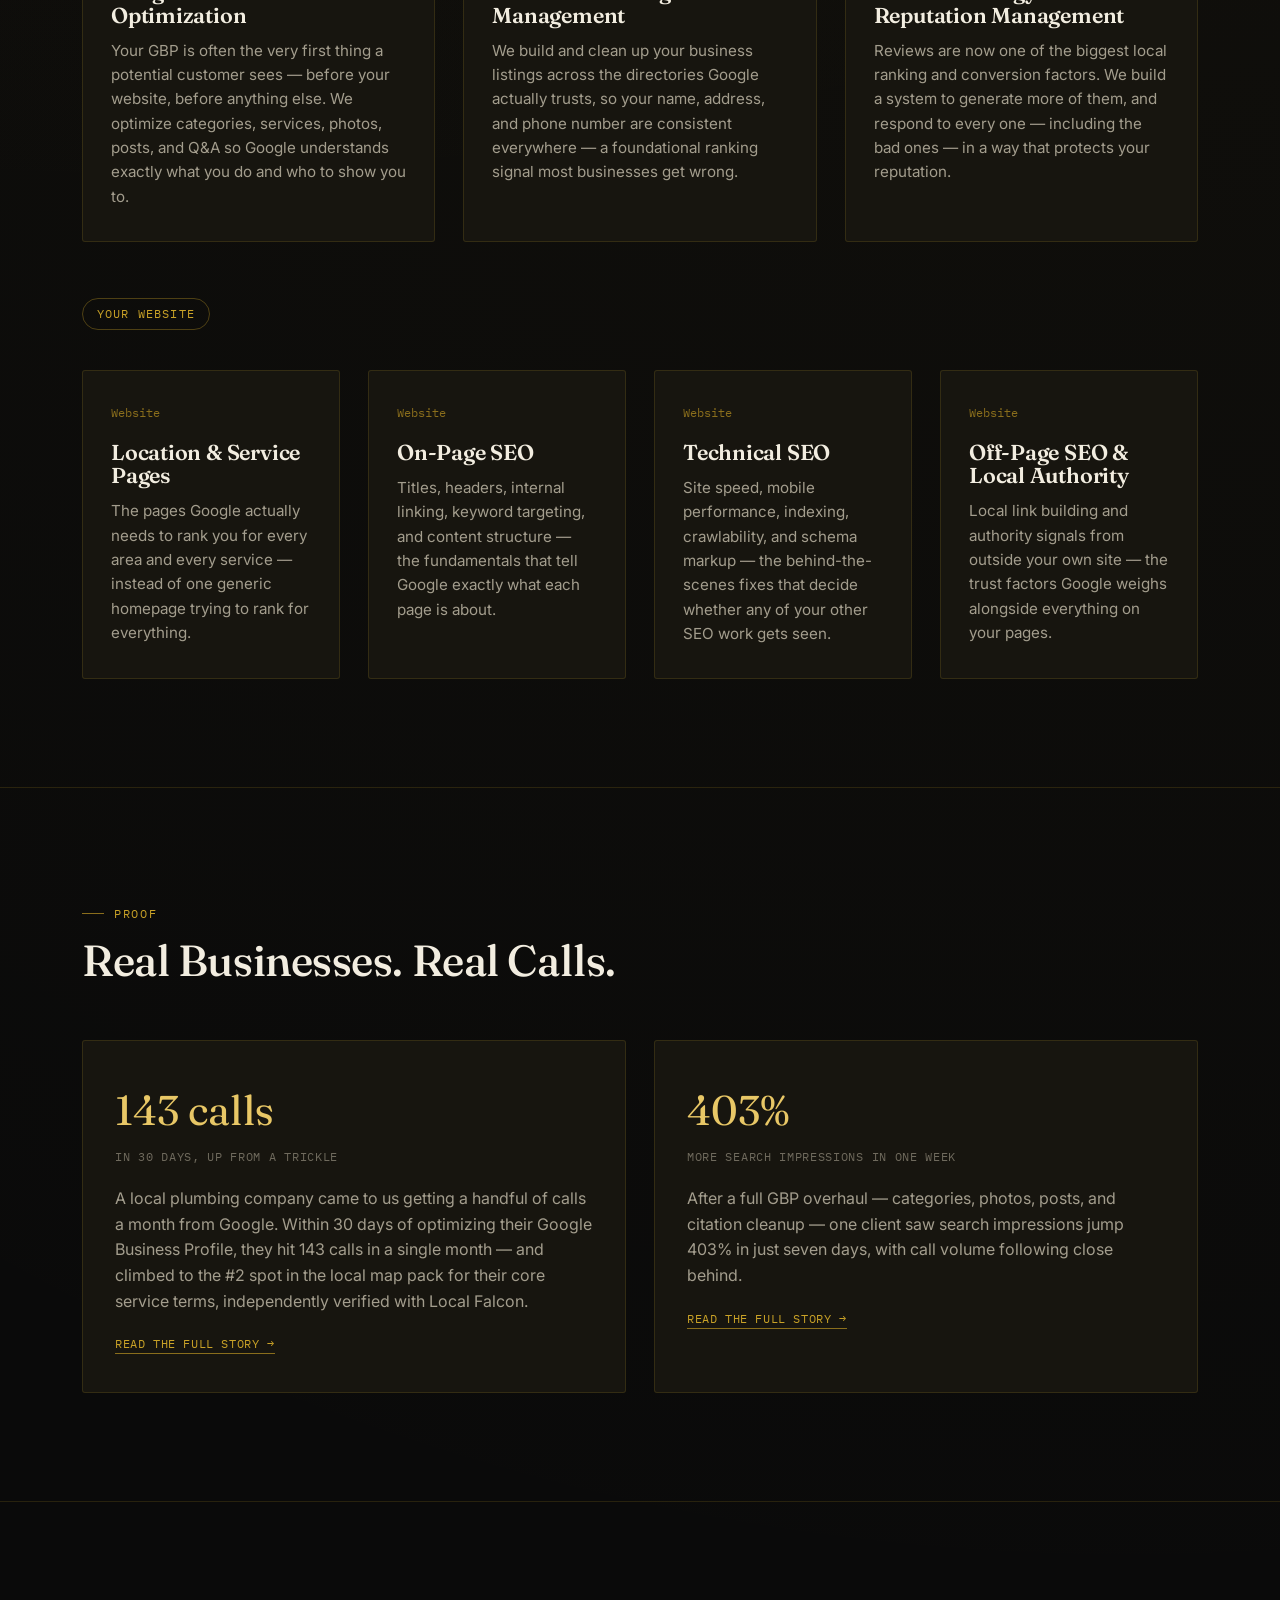
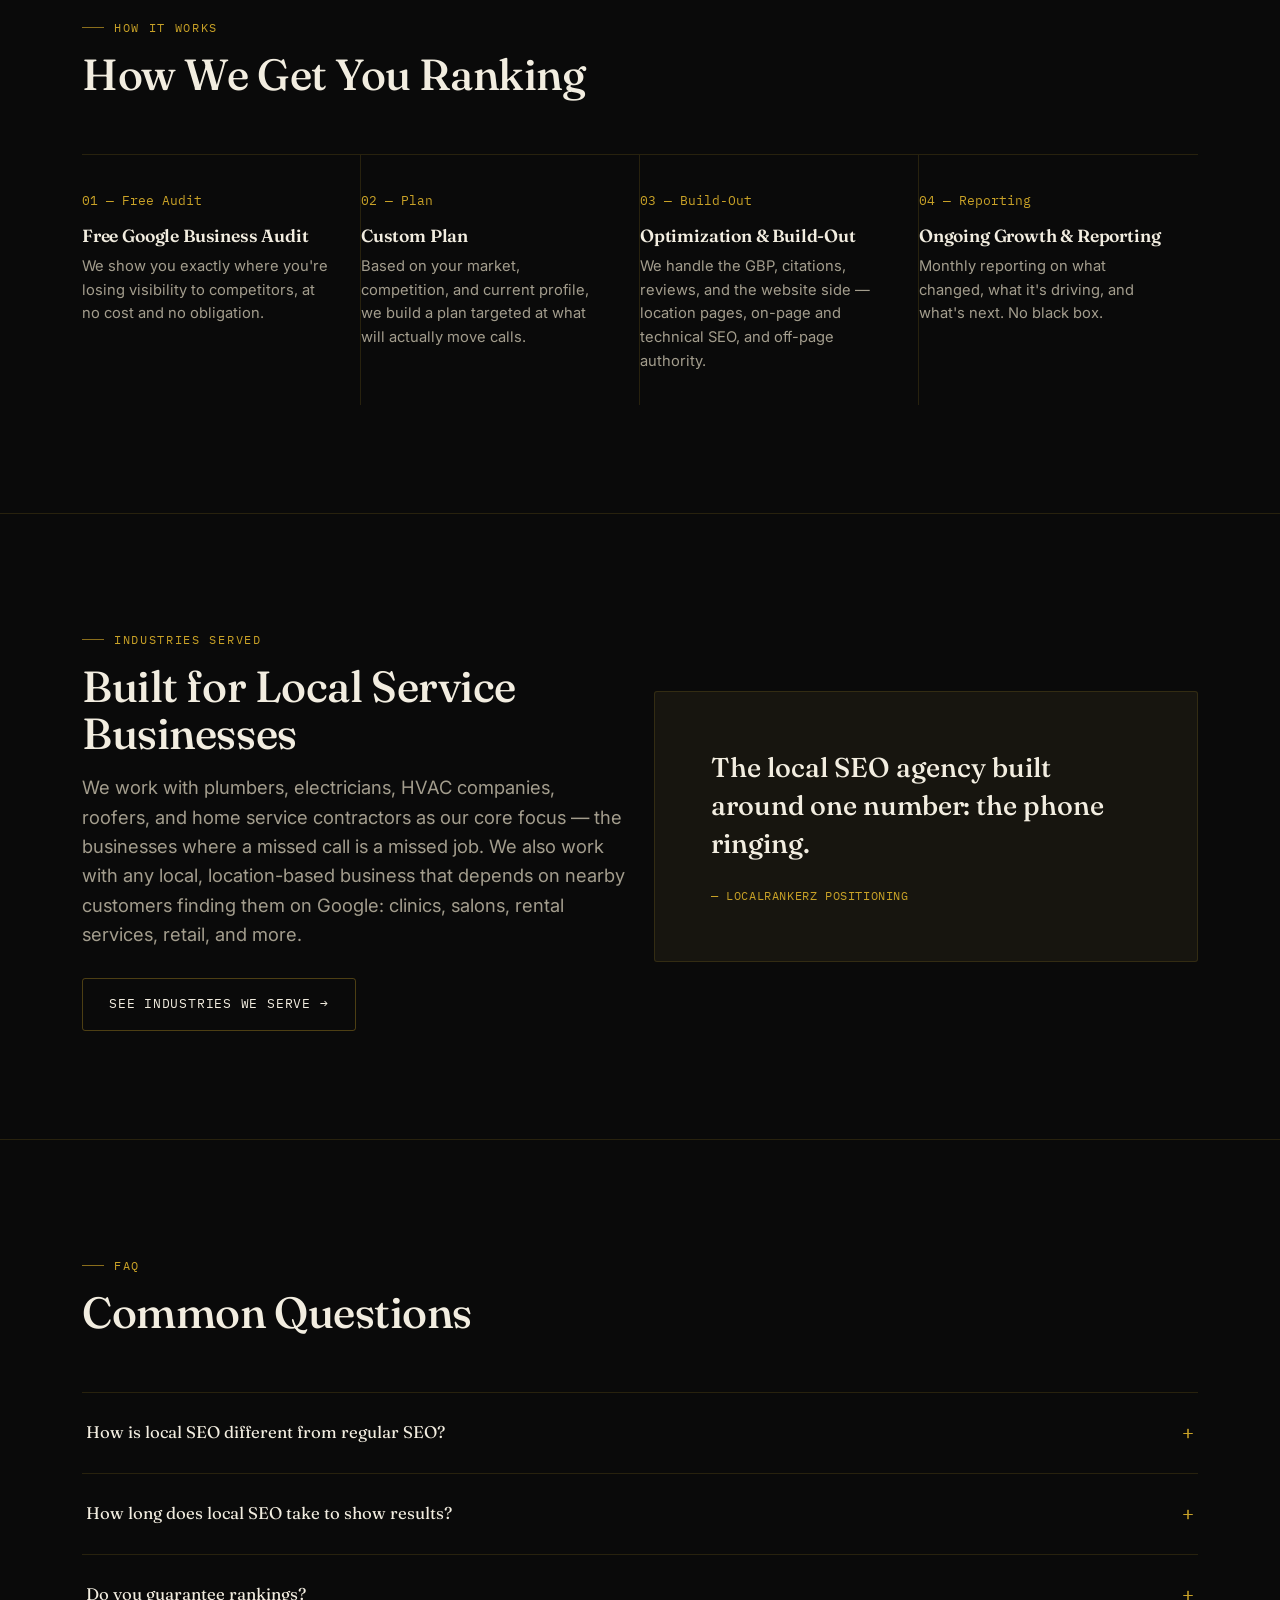
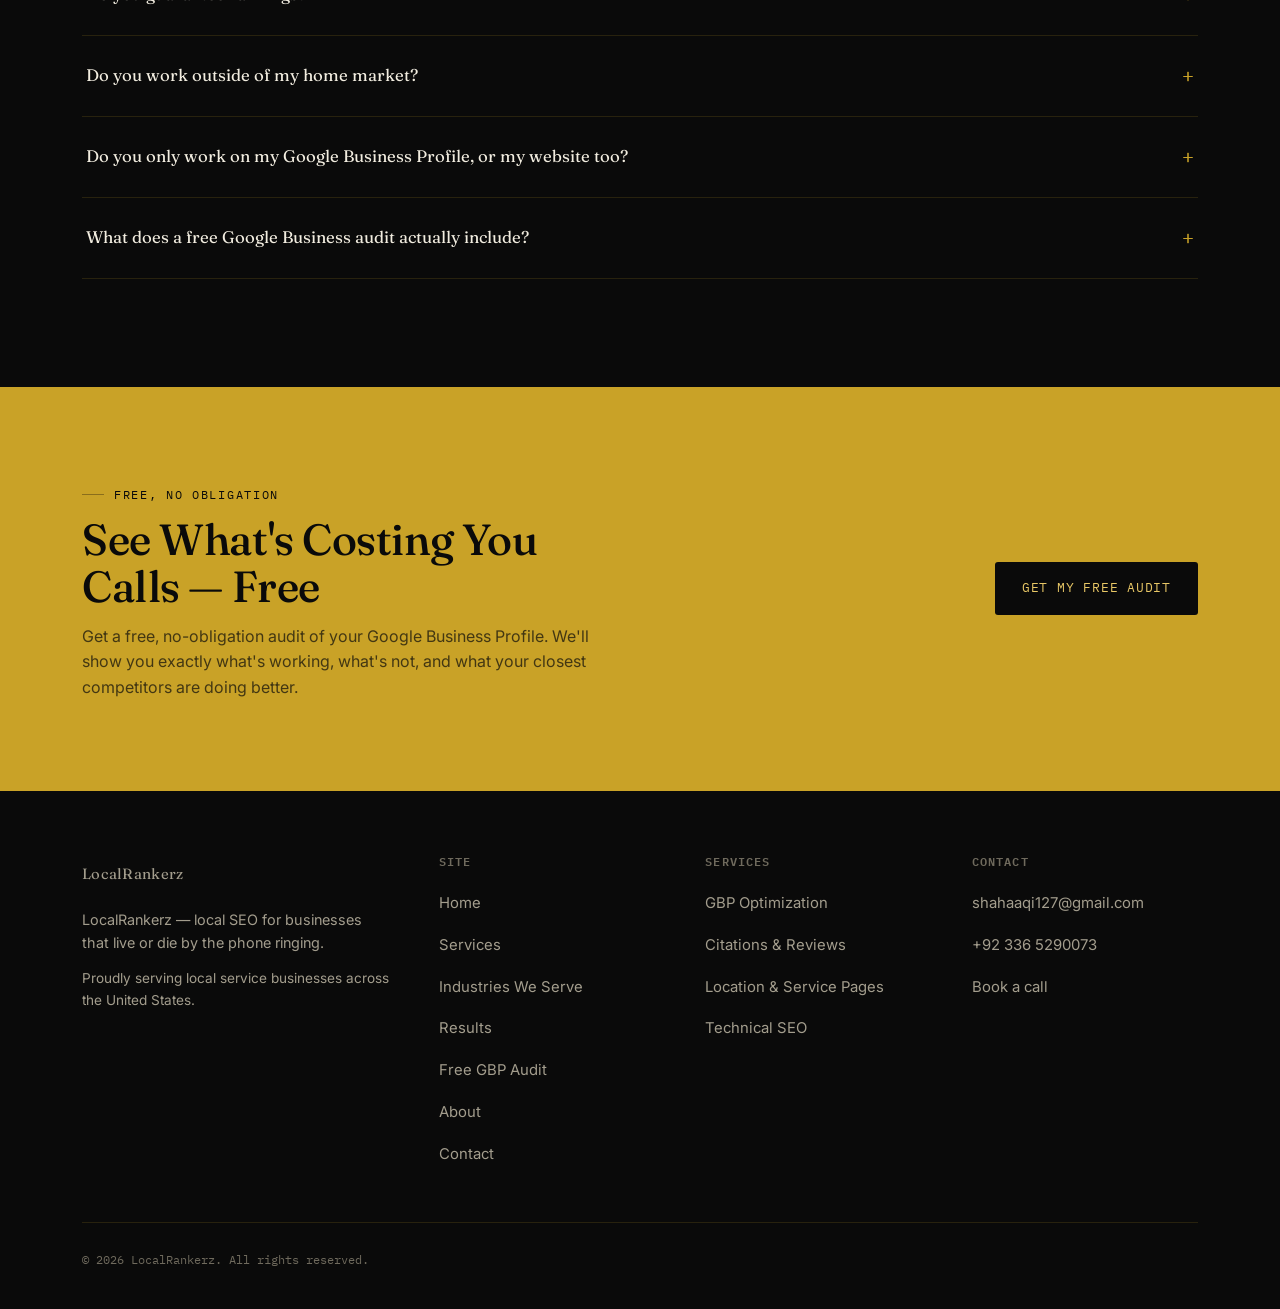
==== commit 3855e096: "Add logo and update contact phone" ====
--- a/index.html
+++ b/index.html
@@ -18,24 +18,23 @@
   "priceRange": "$$"
 }
 </script>
-<link rel="canonical" href="https://localrankerz.com/">
 </head>
 <body>
 
 <nav class="nav">
   <div class="wrap">
-    <a href="./" class="brand">LocalRankerz</a>
+    <a href="index.html" class="brand">LocalRankerz</a>
     <ul class="nav-links">
-      <li><a href="./" aria-current="page">Home</a></li>
-      <li><a href="services/">Services</a></li>
-      <li><a href="industries/">Industries</a></li>
-      <li><a href="results/">Results</a></li>
-      <li><a href="free-audit/">Free Audit</a></li>
-      <li><a href="about/">About</a></li>
-      <li><a href="contact/">Contact</a></li>
+      <li><a href="index.html" aria-current="page">Home</a></li>
+      <li><a href="services.html">Services</a></li>
+      <li><a href="industries.html">Industries</a></li>
+      <li><a href="results.html">Results</a></li>
+      <li><a href="free-audit.html">Free Audit</a></li>
+      <li><a href="about.html">About</a></li>
+      <li><a href="contact.html">Contact</a></li>
     </ul>
     <div class="nav-cta">
-      <a href="free-audit/" class="btn btn-gold"><span class="full">Get Your Free GBP Audit</span><span class="short">Free Audit</span></a>
+      <a href="free-audit.html" class="btn btn-gold"><span class="full">Get Your Free GBP Audit</span><span class="short">Free Audit</span></a>
     </div>
   </div>
 </nav>
@@ -47,8 +46,8 @@
       <h1>Get Found First When Local Customers Search on Google</h1>
       <p class="lede">LocalRankerz helps local service businesses rank higher on Google Maps and Google Search — turning searches into phone calls, without paying for ads.</p>
       <div class="btn-row">
-        <a href="free-audit/" class="btn btn-gold">Get My Free Google Business Audit</a>
-        <a href="results/" class="btn btn-ghost">See real results →</a>
+        <a href="free-audit.html" class="btn btn-gold">Get My Free Google Business Audit</a>
+        <a href="results.html" class="btn btn-ghost">See real results →</a>
       </div>
     </div>
 
@@ -109,7 +108,7 @@
     </div>
     <div class="icon-grid">
 
-      <a href="services/" class="icon-card">
+      <a href="services.html" class="icon-card">
         <div class="icon-wrap">
           <svg viewBox="0 0 48 48"><circle cx="20" cy="20" r="12"/><line x1="29" y1="29" x2="40" y2="40" stroke-linecap="round"/></svg>
         </div>
@@ -118,7 +117,7 @@
         <span class="go">View services →</span>
       </a>
 
-      <a href="industries/" class="icon-card">
+      <a href="industries.html" class="icon-card">
         <div class="icon-wrap">
           <svg viewBox="0 0 48 48"><path d="M18 30 L30 18 M24 14l10 10-4 4-10-10zM10 38l6-6 4 4-6 6z" stroke-linejoin="round" stroke-linecap="round"/></svg>
         </div>
@@ -127,7 +126,7 @@
         <span class="go">See industries →</span>
       </a>
 
-      <a href="results/" class="icon-card">
+      <a href="results.html" class="icon-card">
         <div class="icon-wrap">
           <svg viewBox="0 0 48 48"><line x1="10" y1="38" x2="10" y2="24"/><line x1="20" y1="38" x2="20" y2="14"/><line x1="30" y1="38" x2="30" y2="20"/><line x1="38" y1="38" x2="38" y2="10"/></svg>
         </div>
@@ -136,7 +135,7 @@
         <span class="go">See results →</span>
       </a>
 
-      <a href="free-audit/" class="icon-card">
+      <a href="free-audit.html" class="icon-card">
         <div class="icon-wrap">
           <svg viewBox="0 0 48 48"><rect x="12" y="8" width="24" height="32" rx="2"/><line x1="18" y1="18" x2="30" y2="18"/><path d="M18 26l4 4 8-8" stroke-linecap="round" stroke-linejoin="round"/></svg>
         </div>
@@ -145,7 +144,7 @@
         <span class="go">Get my free audit →</span>
       </a>
 
-      <a href="about/" class="icon-card">
+      <a href="about.html" class="icon-card">
         <div class="icon-wrap">
           <svg viewBox="0 0 48 48"><circle cx="18" cy="17" r="6"/><circle cx="32" cy="17" r="6"/><path d="M8 38c0-7 6-11 10-11s10 4 10 11M22 38c0-7 6-11 10-11s10 4 10 11" stroke-linecap="round"/></svg>
         </div>
@@ -154,7 +153,7 @@
         <span class="go">Meet the team →</span>
       </a>
 
-      <a href="contact/" class="icon-card">
+      <a href="contact.html" class="icon-card">
         <div class="icon-wrap">
           <svg viewBox="0 0 48 48"><path d="M12 10c0 15 11 26 26 26l3-7-9-3-3 4c-5-2-9-6-11-11l4-3-3-9z" stroke-linejoin="round" stroke-linecap="round"/></svg>
         </div>
@@ -242,13 +241,13 @@
         <div class="cs-num">143 calls</div>
         <div class="cs-label">In 30 days, up from a trickle</div>
         <p>A local plumbing company came to us getting a handful of calls a month from Google. Within 30 days of optimizing their Google Business Profile, they hit 143 calls in a single month — and climbed to the #2 spot in the local map pack for their core service terms, independently verified with Local Falcon.</p>
-        <a href="results/" class="cs-link">Read the full story →</a>
+        <a href="results.html" class="cs-link">Read the full story →</a>
       </div>
       <div class="case-study">
         <div class="cs-num">403%</div>
         <div class="cs-label">More search impressions in one week</div>
         <p>After a full GBP overhaul — categories, photos, posts, and citation cleanup — one client saw search impressions jump 403% in just seven days, with call volume following close behind.</p>
-        <a href="results/" class="cs-link">Read the full story →</a>
+        <a href="results.html" class="cs-link">Read the full story →</a>
       </div>
     </div>
   </div>
@@ -294,7 +293,7 @@
         <span class="eyebrow">Industries Served</span>
         <h2 style="margin-top:14px;">Built for Local Service Businesses</h2>
         <p class="lede" style="margin-top:16px; max-width:none;">We work with plumbers, electricians, HVAC companies, roofers, and home service contractors as our core focus — the businesses where a missed call is a missed job. We also work with any local, location-based business that depends on nearby customers finding them on Google: clinics, salons, rental services, retail, and more.</p>
-        <a href="industries/" class="btn btn-ghost mt-lg" style="margin-top:28px;">See Industries We Serve →</a>
+        <a href="industries.html" class="btn btn-ghost mt-lg" style="margin-top:28px;">See Industries We Serve →</a>
       </div>
       <div class="testimonial">
         <blockquote>The local SEO agency built around one number: the phone ringing.</blockquote>
@@ -347,7 +346,7 @@
       <p>Get a free, no-obligation audit of your Google Business Profile. We'll show you exactly what's working, what's not, and what your closest competitors are doing better.</p>
     </div>
     <div class="btn-row">
-      <a href="free-audit/" class="btn btn-gold">Get My Free Audit</a>
+      <a href="free-audit.html" class="btn btn-gold">Get My Free Audit</a>
     </div>
   </div>
 </section>
@@ -356,37 +355,37 @@
   <div class="wrap">
     <div class="footer-top">
       <div>
-        <a href="./" class="brand">LocalRankerz</a>
+        <a href="index.html" class="brand">LocalRankerz</a>
         <p style="margin-top:16px; max-width:34ch; font-size:.9rem;">LocalRankerz — local SEO for businesses that live or die by the phone ringing.</p>
         <p style="margin-top:14px; font-size:.85rem;">Proudly serving local service businesses across the United States.</p>
       </div>
       <div>
         <h4>Site</h4>
         <ul>
-          <li><a href="./">Home</a></li>
-          <li><a href="services/">Services</a></li>
-          <li><a href="industries/">Industries We Serve</a></li>
-          <li><a href="results/">Results</a></li>
-          <li><a href="free-audit/">Free GBP Audit</a></li>
-          <li><a href="about/">About</a></li>
-          <li><a href="contact/">Contact</a></li>
+          <li><a href="index.html">Home</a></li>
+          <li><a href="services.html">Services</a></li>
+          <li><a href="industries.html">Industries We Serve</a></li>
+          <li><a href="results.html">Results</a></li>
+          <li><a href="free-audit.html">Free GBP Audit</a></li>
+          <li><a href="about.html">About</a></li>
+          <li><a href="contact.html">Contact</a></li>
         </ul>
       </div>
       <div>
         <h4>Services</h4>
         <ul>
-          <li><a href="services/">GBP Optimization</a></li>
-          <li><a href="services/">Citations &amp; Reviews</a></li>
-          <li><a href="services/">Location &amp; Service Pages</a></li>
-          <li><a href="services/">Technical SEO</a></li>
+          <li><a href="services.html">GBP Optimization</a></li>
+          <li><a href="services.html">Citations &amp; Reviews</a></li>
+          <li><a href="services.html">Location &amp; Service Pages</a></li>
+          <li><a href="services.html">Technical SEO</a></li>
         </ul>
       </div>
       <div>
         <h4>Contact</h4>
         <ul>
-          <li><a href="mailto:info@localrankerz.com">info@localrankerz.com</a></li>
+          <li><a href="mailto:shahaaqi127@gmail.com">shahaaqi127@gmail.com</a></li>
           <li><a href="tel:+923365290073">+92 336 5290073</a></li>
-          <li><a href="contact/">Book a call</a></li>
+          <li><a href="contact.html">Book a call</a></li>
         </ul>
       </div>
     </div>
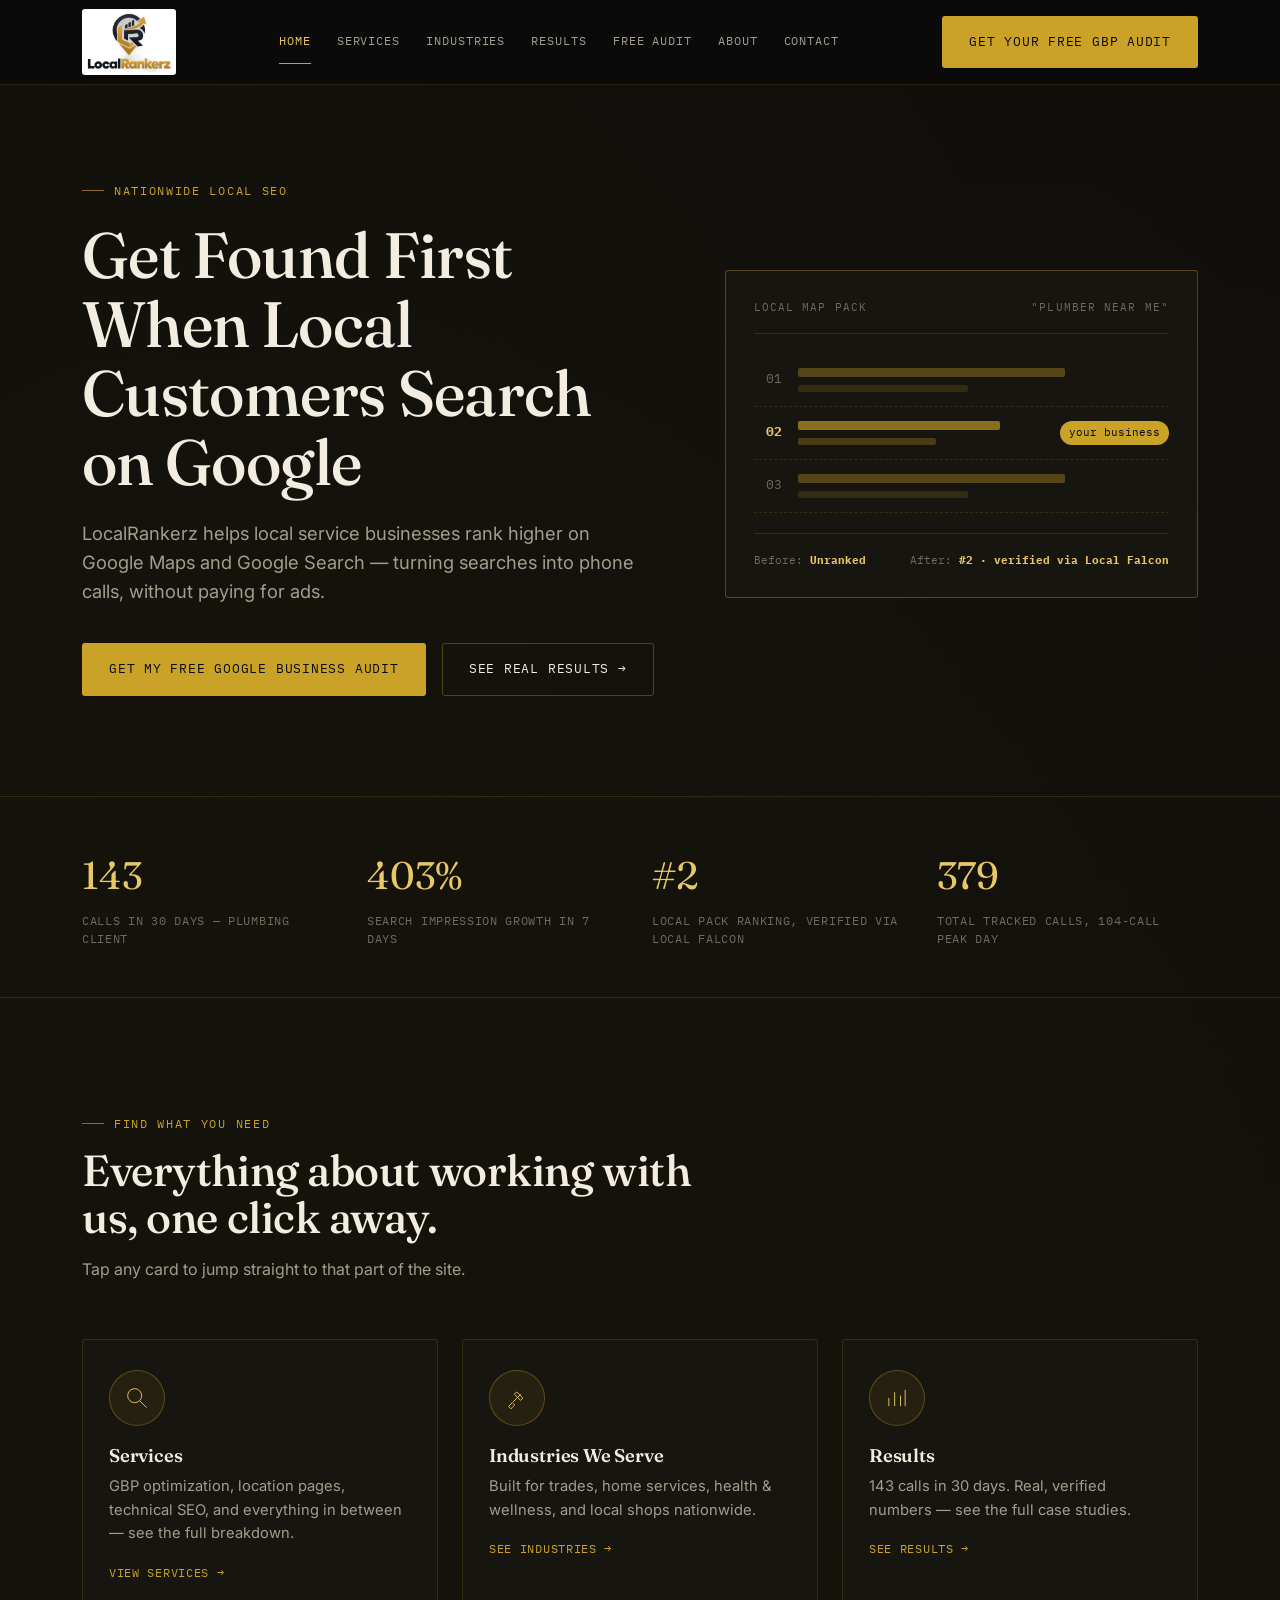
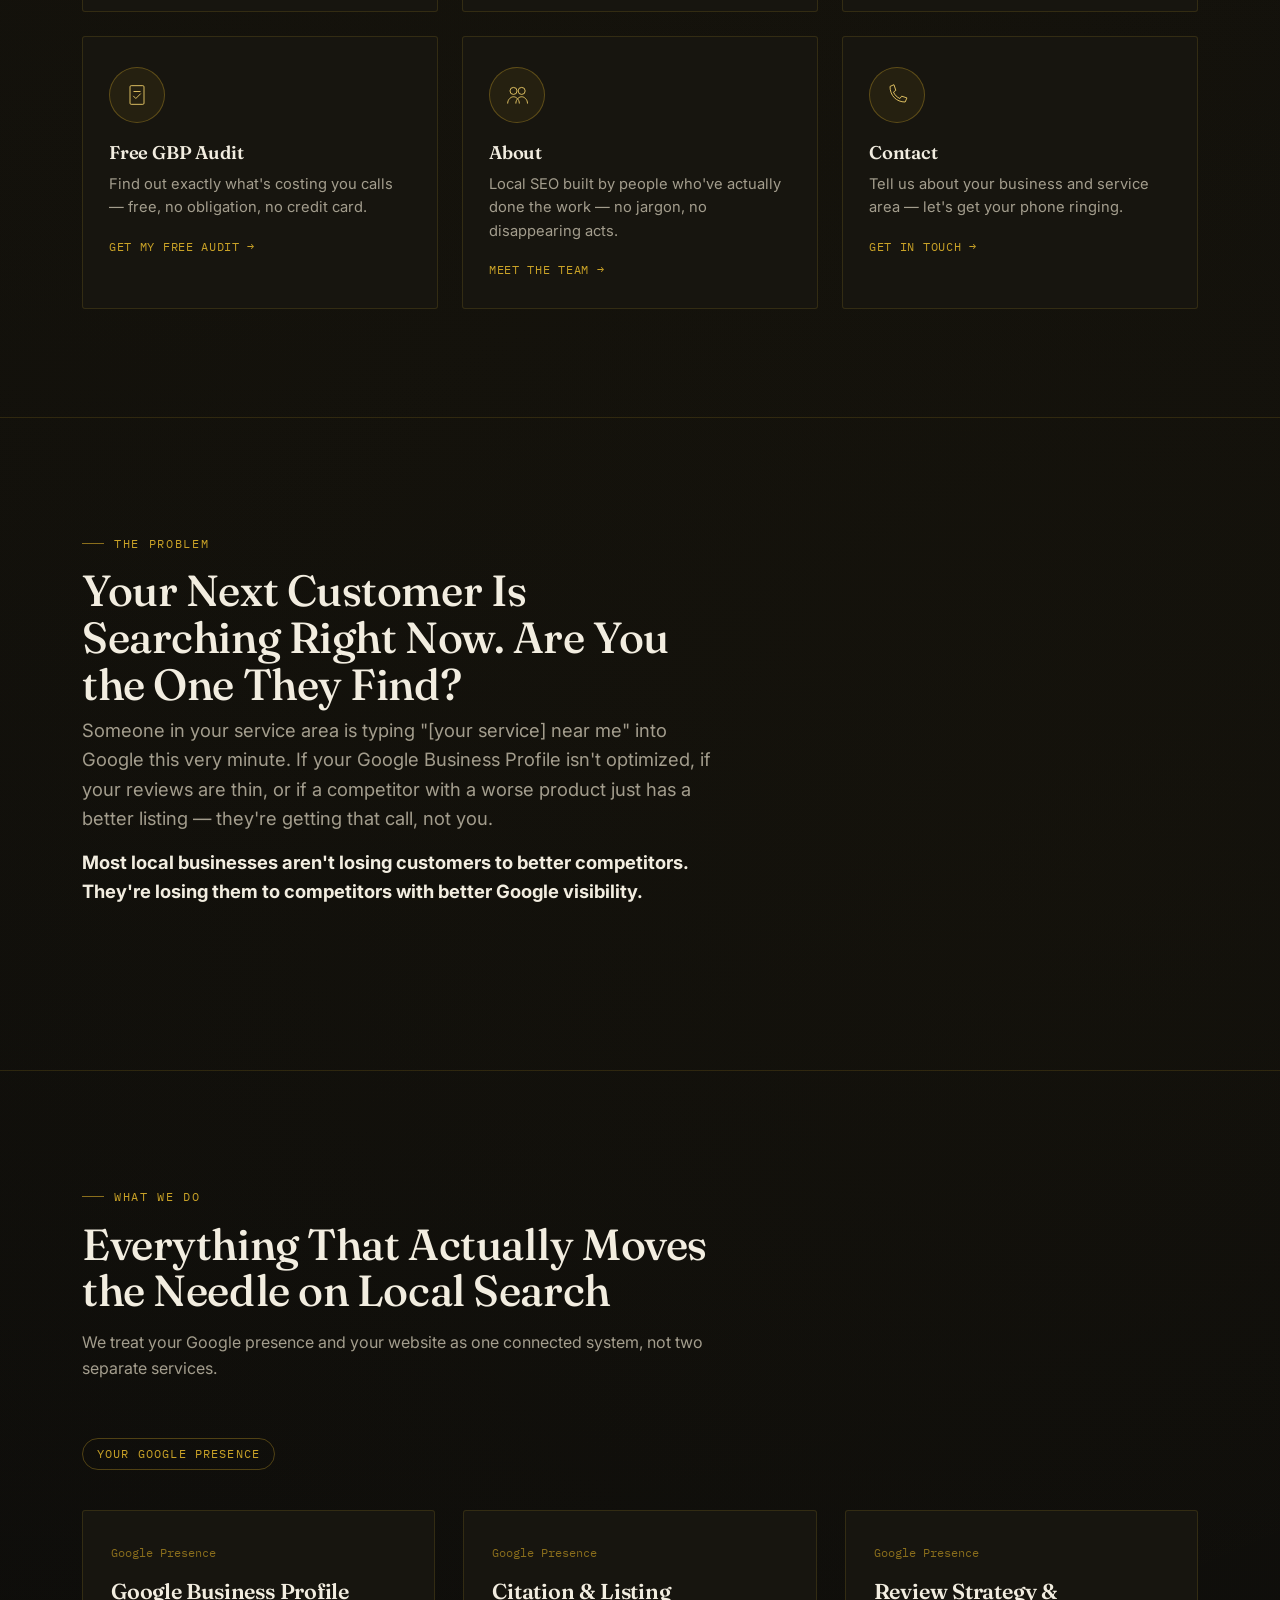
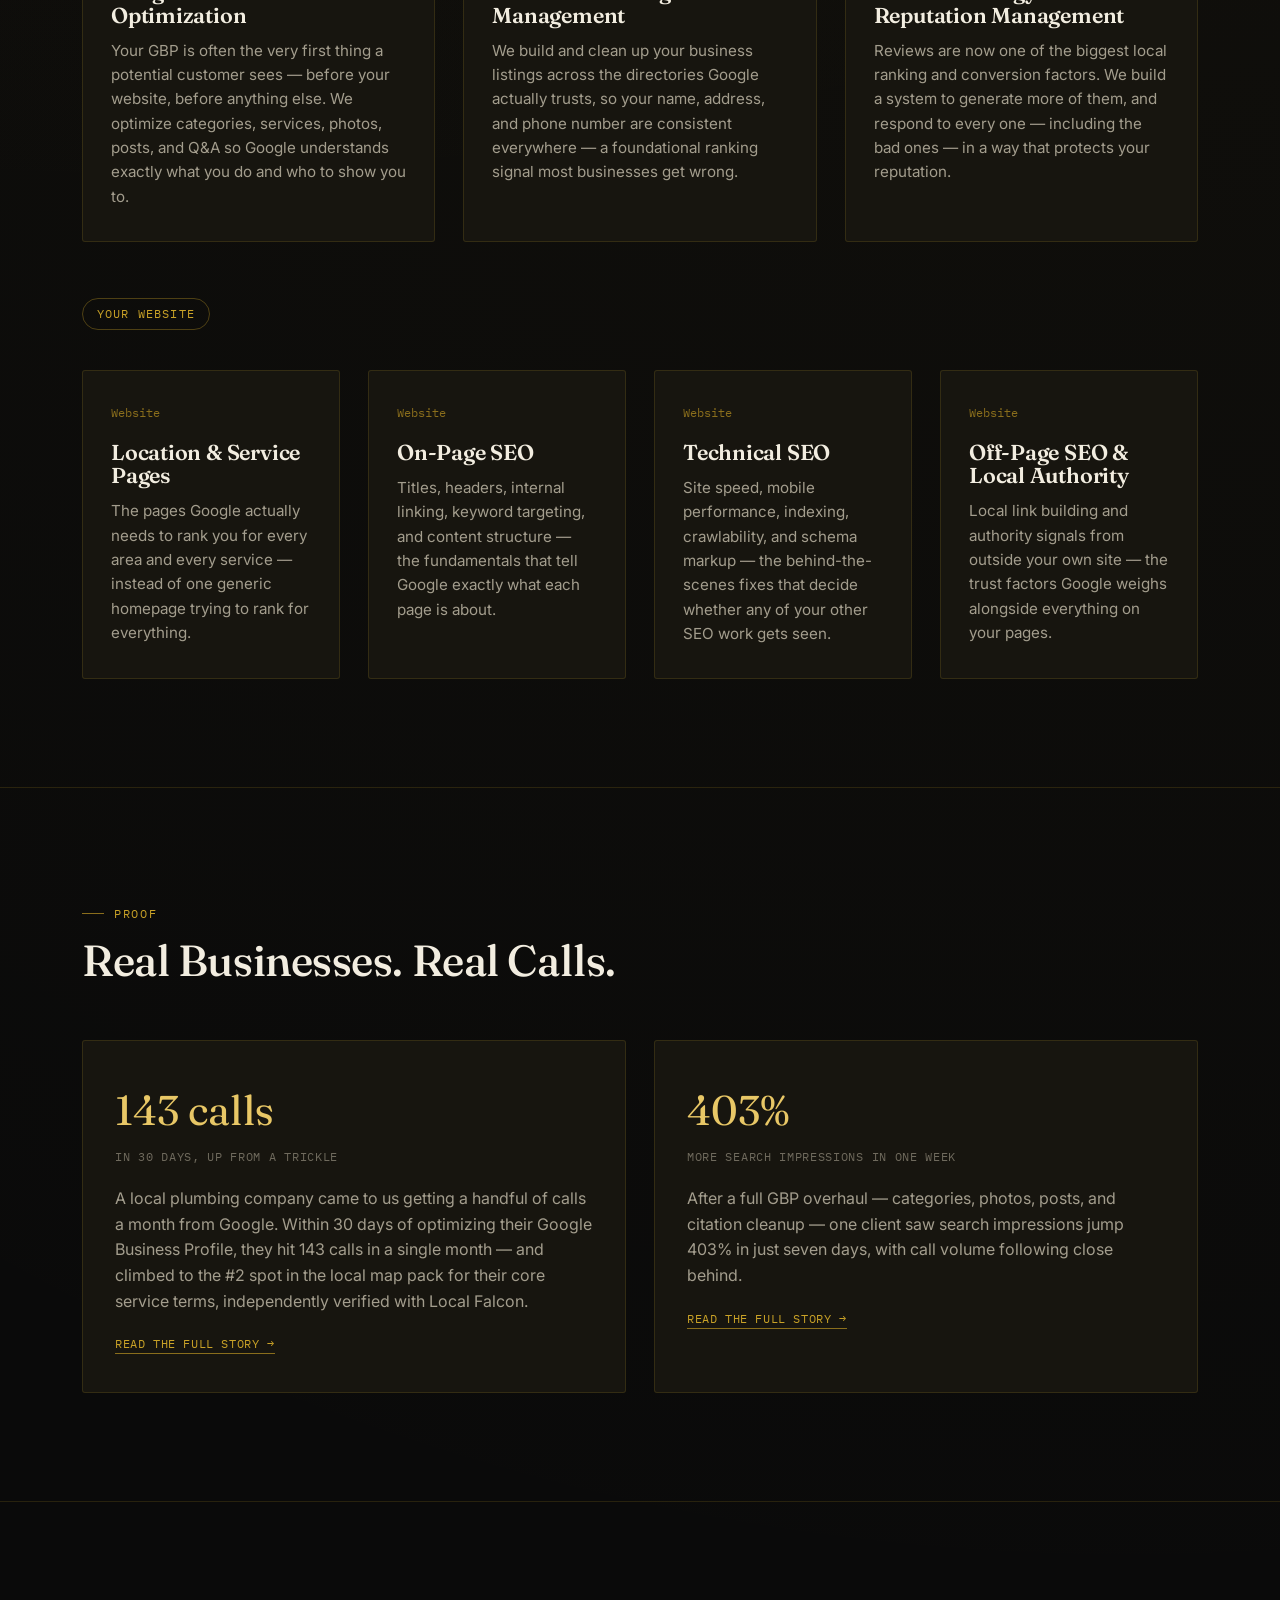
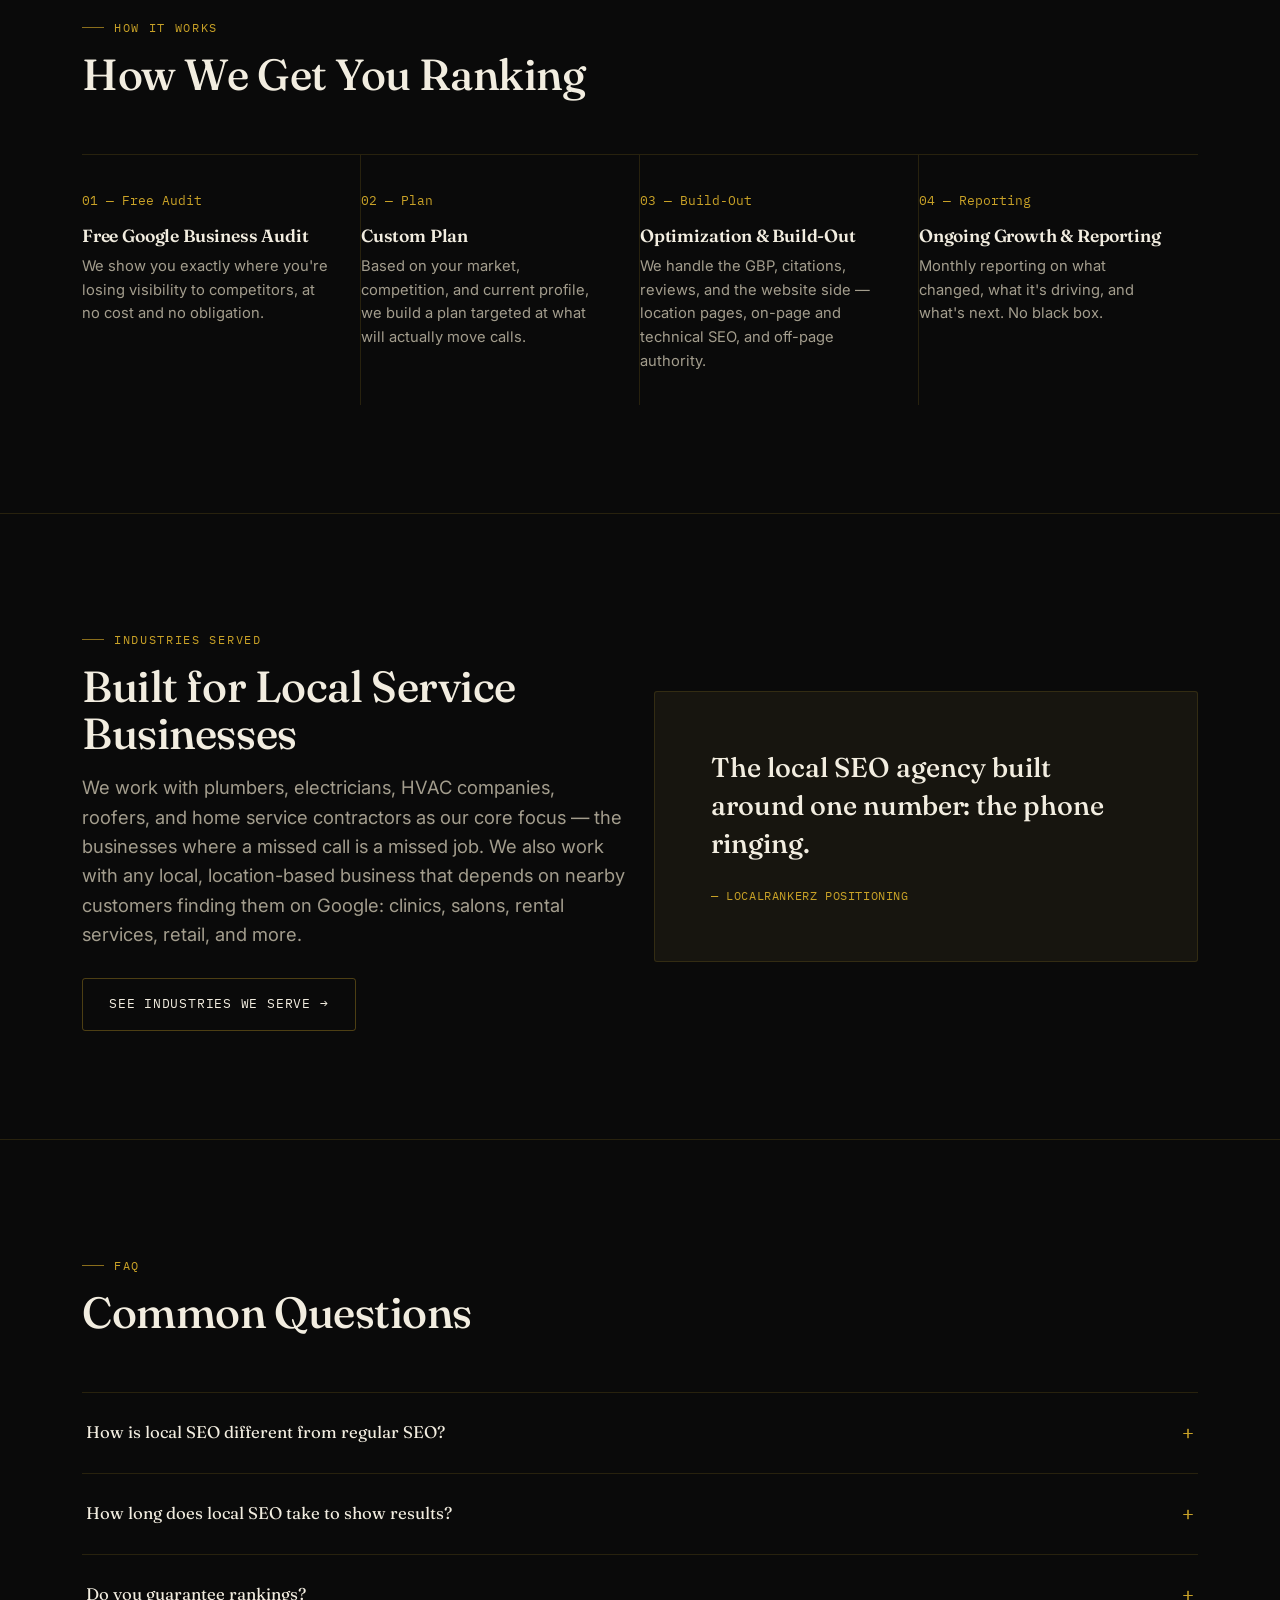
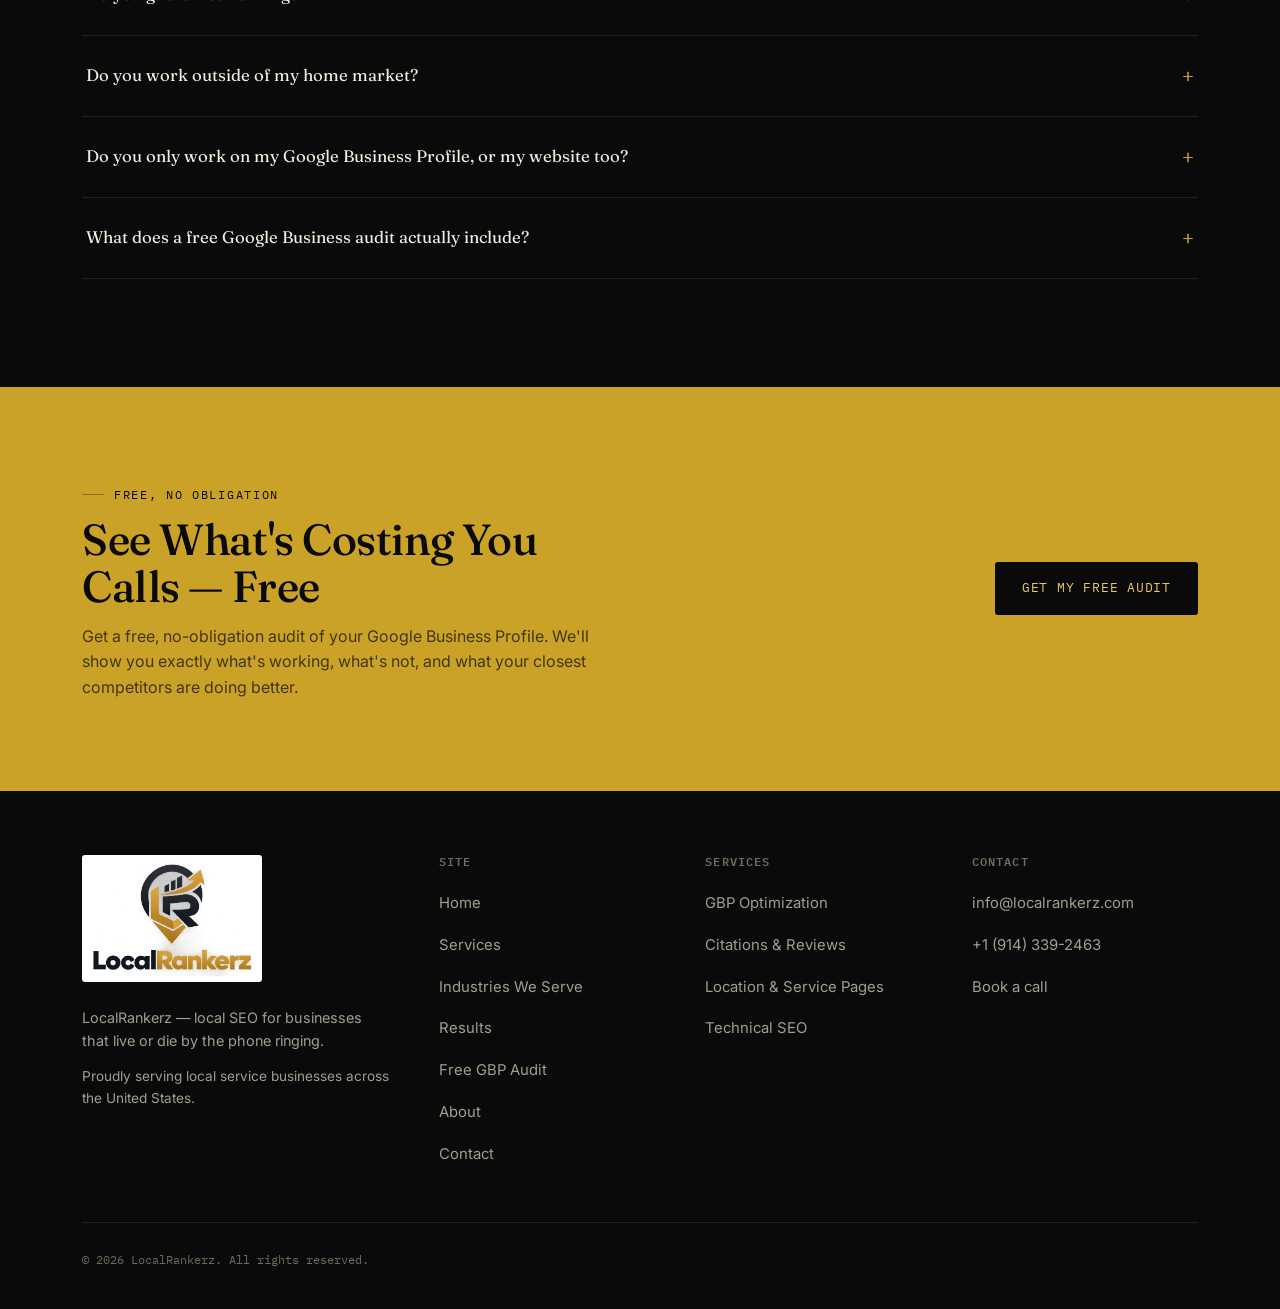
==== commit c5b8b234: "Update logo and phone with clean URLs" ====
--- a/index.html
+++ b/index.html
@@ -7,7 +7,7 @@
 <meta name="description" content="Get found first on Google Maps and Search. LocalRankerz helps local service businesses turn searches into calls. Free GBP audit.">
 <link rel="preconnect" href="https://fonts.googleapis.com">
 <link href="https://fonts.googleapis.com/css2?family=Fraunces:opsz,wght@9..144,500;9..144,600&family=Inter:wght@400;500;600&family=IBM+Plex+Mono:wght@400;500&display=swap" rel="stylesheet">
-<link rel="stylesheet" href="assets/style.css">
+<link rel="stylesheet" href="assets/style.css?v=20260924">
 <script type="application/ld+json">
 {
   "@context": "https://schema.org",
@@ -18,23 +18,24 @@
   "priceRange": "$$"
 }
 </script>
+<link rel="canonical" href="https://localrankerz.com/">
 </head>
 <body>
 
 <nav class="nav">
   <div class="wrap">
-    <a href="index.html" class="brand">LocalRankerz</a>
+    <a href="./" class="brand brand-logo"><img src="assets/localrankerz-logo.jpeg" alt="LocalRankerz" width="1254" height="890" decoding="async"></a>
     <ul class="nav-links">
-      <li><a href="index.html" aria-current="page">Home</a></li>
-      <li><a href="services.html">Services</a></li>
-      <li><a href="industries.html">Industries</a></li>
-      <li><a href="results.html">Results</a></li>
-      <li><a href="free-audit.html">Free Audit</a></li>
-      <li><a href="about.html">About</a></li>
-      <li><a href="contact.html">Contact</a></li>
+      <li><a href="./" aria-current="page">Home</a></li>
+      <li><a href="services/">Services</a></li>
+      <li><a href="industries/">Industries</a></li>
+      <li><a href="results/">Results</a></li>
+      <li><a href="free-audit/">Free Audit</a></li>
+      <li><a href="about/">About</a></li>
+      <li><a href="contact/">Contact</a></li>
     </ul>
     <div class="nav-cta">
-      <a href="free-audit.html" class="btn btn-gold"><span class="full">Get Your Free GBP Audit</span><span class="short">Free Audit</span></a>
+      <a href="free-audit/" class="btn btn-gold"><span class="full">Get Your Free GBP Audit</span><span class="short">Free Audit</span></a>
     </div>
   </div>
 </nav>
@@ -46,8 +47,8 @@
       <h1>Get Found First When Local Customers Search on Google</h1>
       <p class="lede">LocalRankerz helps local service businesses rank higher on Google Maps and Google Search — turning searches into phone calls, without paying for ads.</p>
       <div class="btn-row">
-        <a href="free-audit.html" class="btn btn-gold">Get My Free Google Business Audit</a>
-        <a href="results.html" class="btn btn-ghost">See real results →</a>
+        <a href="free-audit/" class="btn btn-gold">Get My Free Google Business Audit</a>
+        <a href="results/" class="btn btn-ghost">See real results →</a>
       </div>
     </div>
 
@@ -108,7 +109,7 @@
     </div>
     <div class="icon-grid">
 
-      <a href="services.html" class="icon-card">
+      <a href="services/" class="icon-card">
         <div class="icon-wrap">
           <svg viewBox="0 0 48 48"><circle cx="20" cy="20" r="12"/><line x1="29" y1="29" x2="40" y2="40" stroke-linecap="round"/></svg>
         </div>
@@ -117,7 +118,7 @@
         <span class="go">View services →</span>
       </a>
 
-      <a href="industries.html" class="icon-card">
+      <a href="industries/" class="icon-card">
         <div class="icon-wrap">
           <svg viewBox="0 0 48 48"><path d="M18 30 L30 18 M24 14l10 10-4 4-10-10zM10 38l6-6 4 4-6 6z" stroke-linejoin="round" stroke-linecap="round"/></svg>
         </div>
@@ -126,7 +127,7 @@
         <span class="go">See industries →</span>
       </a>
 
-      <a href="results.html" class="icon-card">
+      <a href="results/" class="icon-card">
         <div class="icon-wrap">
           <svg viewBox="0 0 48 48"><line x1="10" y1="38" x2="10" y2="24"/><line x1="20" y1="38" x2="20" y2="14"/><line x1="30" y1="38" x2="30" y2="20"/><line x1="38" y1="38" x2="38" y2="10"/></svg>
         </div>
@@ -135,7 +136,7 @@
         <span class="go">See results →</span>
       </a>
 
-      <a href="free-audit.html" class="icon-card">
+      <a href="free-audit/" class="icon-card">
         <div class="icon-wrap">
           <svg viewBox="0 0 48 48"><rect x="12" y="8" width="24" height="32" rx="2"/><line x1="18" y1="18" x2="30" y2="18"/><path d="M18 26l4 4 8-8" stroke-linecap="round" stroke-linejoin="round"/></svg>
         </div>
@@ -144,7 +145,7 @@
         <span class="go">Get my free audit →</span>
       </a>
 
-      <a href="about.html" class="icon-card">
+      <a href="about/" class="icon-card">
         <div class="icon-wrap">
           <svg viewBox="0 0 48 48"><circle cx="18" cy="17" r="6"/><circle cx="32" cy="17" r="6"/><path d="M8 38c0-7 6-11 10-11s10 4 10 11M22 38c0-7 6-11 10-11s10 4 10 11" stroke-linecap="round"/></svg>
         </div>
@@ -153,7 +154,7 @@
         <span class="go">Meet the team →</span>
       </a>
 
-      <a href="contact.html" class="icon-card">
+      <a href="contact/" class="icon-card">
         <div class="icon-wrap">
           <svg viewBox="0 0 48 48"><path d="M12 10c0 15 11 26 26 26l3-7-9-3-3 4c-5-2-9-6-11-11l4-3-3-9z" stroke-linejoin="round" stroke-linecap="round"/></svg>
         </div>
@@ -241,13 +242,13 @@
         <div class="cs-num">143 calls</div>
         <div class="cs-label">In 30 days, up from a trickle</div>
         <p>A local plumbing company came to us getting a handful of calls a month from Google. Within 30 days of optimizing their Google Business Profile, they hit 143 calls in a single month — and climbed to the #2 spot in the local map pack for their core service terms, independently verified with Local Falcon.</p>
-        <a href="results.html" class="cs-link">Read the full story →</a>
+        <a href="results/" class="cs-link">Read the full story →</a>
       </div>
       <div class="case-study">
         <div class="cs-num">403%</div>
         <div class="cs-label">More search impressions in one week</div>
         <p>After a full GBP overhaul — categories, photos, posts, and citation cleanup — one client saw search impressions jump 403% in just seven days, with call volume following close behind.</p>
-        <a href="results.html" class="cs-link">Read the full story →</a>
+        <a href="results/" class="cs-link">Read the full story →</a>
       </div>
     </div>
   </div>
@@ -293,7 +294,7 @@
         <span class="eyebrow">Industries Served</span>
         <h2 style="margin-top:14px;">Built for Local Service Businesses</h2>
         <p class="lede" style="margin-top:16px; max-width:none;">We work with plumbers, electricians, HVAC companies, roofers, and home service contractors as our core focus — the businesses where a missed call is a missed job. We also work with any local, location-based business that depends on nearby customers finding them on Google: clinics, salons, rental services, retail, and more.</p>
-        <a href="industries.html" class="btn btn-ghost mt-lg" style="margin-top:28px;">See Industries We Serve →</a>
+        <a href="industries/" class="btn btn-ghost mt-lg" style="margin-top:28px;">See Industries We Serve →</a>
       </div>
       <div class="testimonial">
         <blockquote>The local SEO agency built around one number: the phone ringing.</blockquote>
@@ -346,7 +347,7 @@
       <p>Get a free, no-obligation audit of your Google Business Profile. We'll show you exactly what's working, what's not, and what your closest competitors are doing better.</p>
     </div>
     <div class="btn-row">
-      <a href="free-audit.html" class="btn btn-gold">Get My Free Audit</a>
+      <a href="free-audit/" class="btn btn-gold">Get My Free Audit</a>
     </div>
   </div>
 </section>
@@ -355,37 +356,37 @@
   <div class="wrap">
     <div class="footer-top">
       <div>
-        <a href="index.html" class="brand">LocalRankerz</a>
+        <a href="./" class="brand brand-logo"><img src="assets/localrankerz-logo.jpeg" alt="LocalRankerz" width="1254" height="890" decoding="async"></a>
         <p style="margin-top:16px; max-width:34ch; font-size:.9rem;">LocalRankerz — local SEO for businesses that live or die by the phone ringing.</p>
         <p style="margin-top:14px; font-size:.85rem;">Proudly serving local service businesses across the United States.</p>
       </div>
       <div>
         <h4>Site</h4>
         <ul>
-          <li><a href="index.html">Home</a></li>
-          <li><a href="services.html">Services</a></li>
-          <li><a href="industries.html">Industries We Serve</a></li>
-          <li><a href="results.html">Results</a></li>
-          <li><a href="free-audit.html">Free GBP Audit</a></li>
-          <li><a href="about.html">About</a></li>
-          <li><a href="contact.html">Contact</a></li>
+          <li><a href="./">Home</a></li>
+          <li><a href="services/">Services</a></li>
+          <li><a href="industries/">Industries We Serve</a></li>
+          <li><a href="results/">Results</a></li>
+          <li><a href="free-audit/">Free GBP Audit</a></li>
+          <li><a href="about/">About</a></li>
+          <li><a href="contact/">Contact</a></li>
         </ul>
       </div>
       <div>
         <h4>Services</h4>
         <ul>
-          <li><a href="services.html">GBP Optimization</a></li>
-          <li><a href="services.html">Citations &amp; Reviews</a></li>
-          <li><a href="services.html">Location &amp; Service Pages</a></li>
-          <li><a href="services.html">Technical SEO</a></li>
+          <li><a href="services/">GBP Optimization</a></li>
+          <li><a href="services/">Citations &amp; Reviews</a></li>
+          <li><a href="services/">Location &amp; Service Pages</a></li>
+          <li><a href="services/">Technical SEO</a></li>
         </ul>
       </div>
       <div>
         <h4>Contact</h4>
         <ul>
-          <li><a href="mailto:shahaaqi127@gmail.com">shahaaqi127@gmail.com</a></li>
-          <li><a href="tel:+923365290073">+92 336 5290073</a></li>
-          <li><a href="contact.html">Book a call</a></li>
+          <li><a href="mailto:info@localrankerz.com">info@localrankerz.com</a></li>
+          <li><a href="tel:+19143392463">+1 (914) 339-2463</a></li>
+          <li><a href="contact/">Book a call</a></li>
         </ul>
       </div>
     </div>
--- a/assets/style.css
+++ b/assets/style.css
@@ -655,3 +655,13 @@
 @media (hover: none) {
   .card:hover, .icon-card:hover, .btn-gold:hover { transform: none; }
 }
+
+
+/* Supplied LocalRankerz logo, kept in its original proportions. */
+.brand.brand-logo { display: inline-flex; align-items: center; flex-shrink: 0; line-height: 0; }
+.brand-logo img { display: block; width: 94px; height: auto; border-radius: 3px; }
+.footer-top .brand-logo { padding: 0; }
+.footer-top .brand-logo img { width: 180px; max-width: 100%; }
+@media (max-width: 760px) {
+  .nav .brand-logo img { width: 80px; }
+}
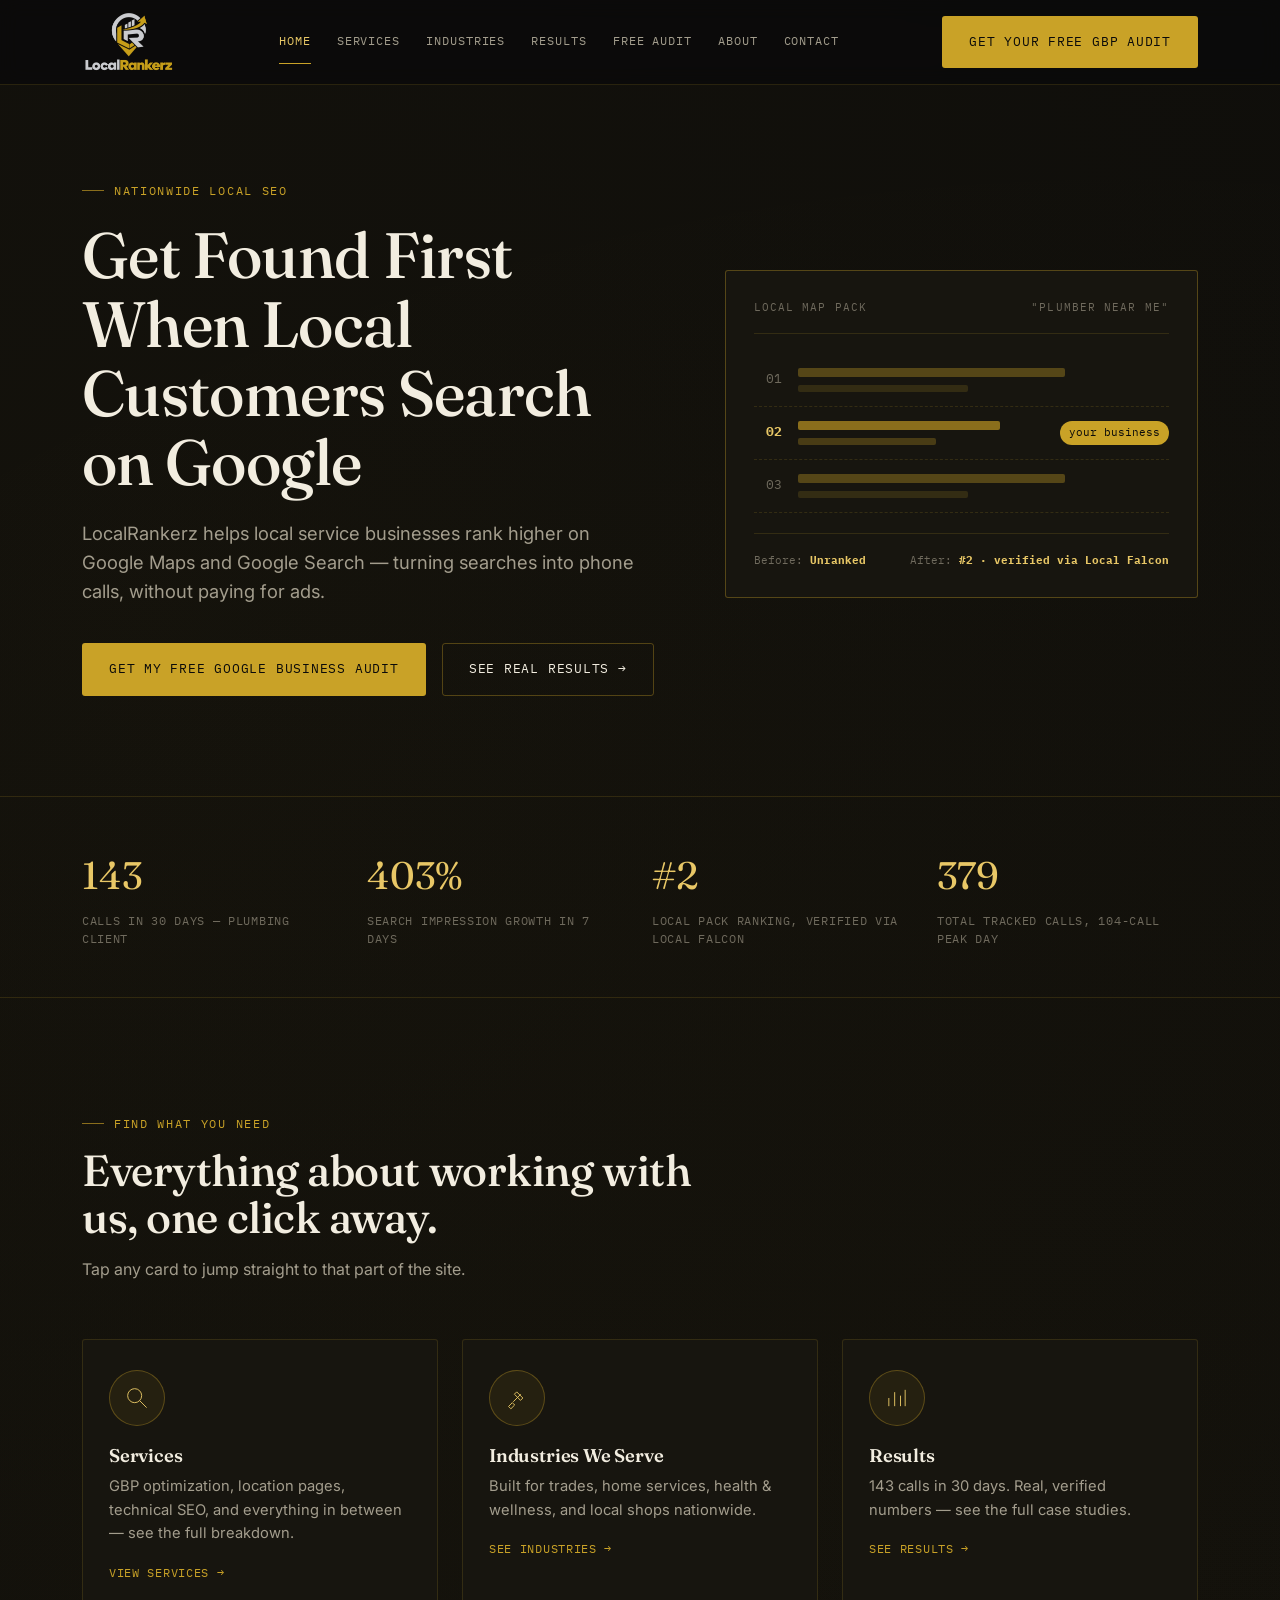
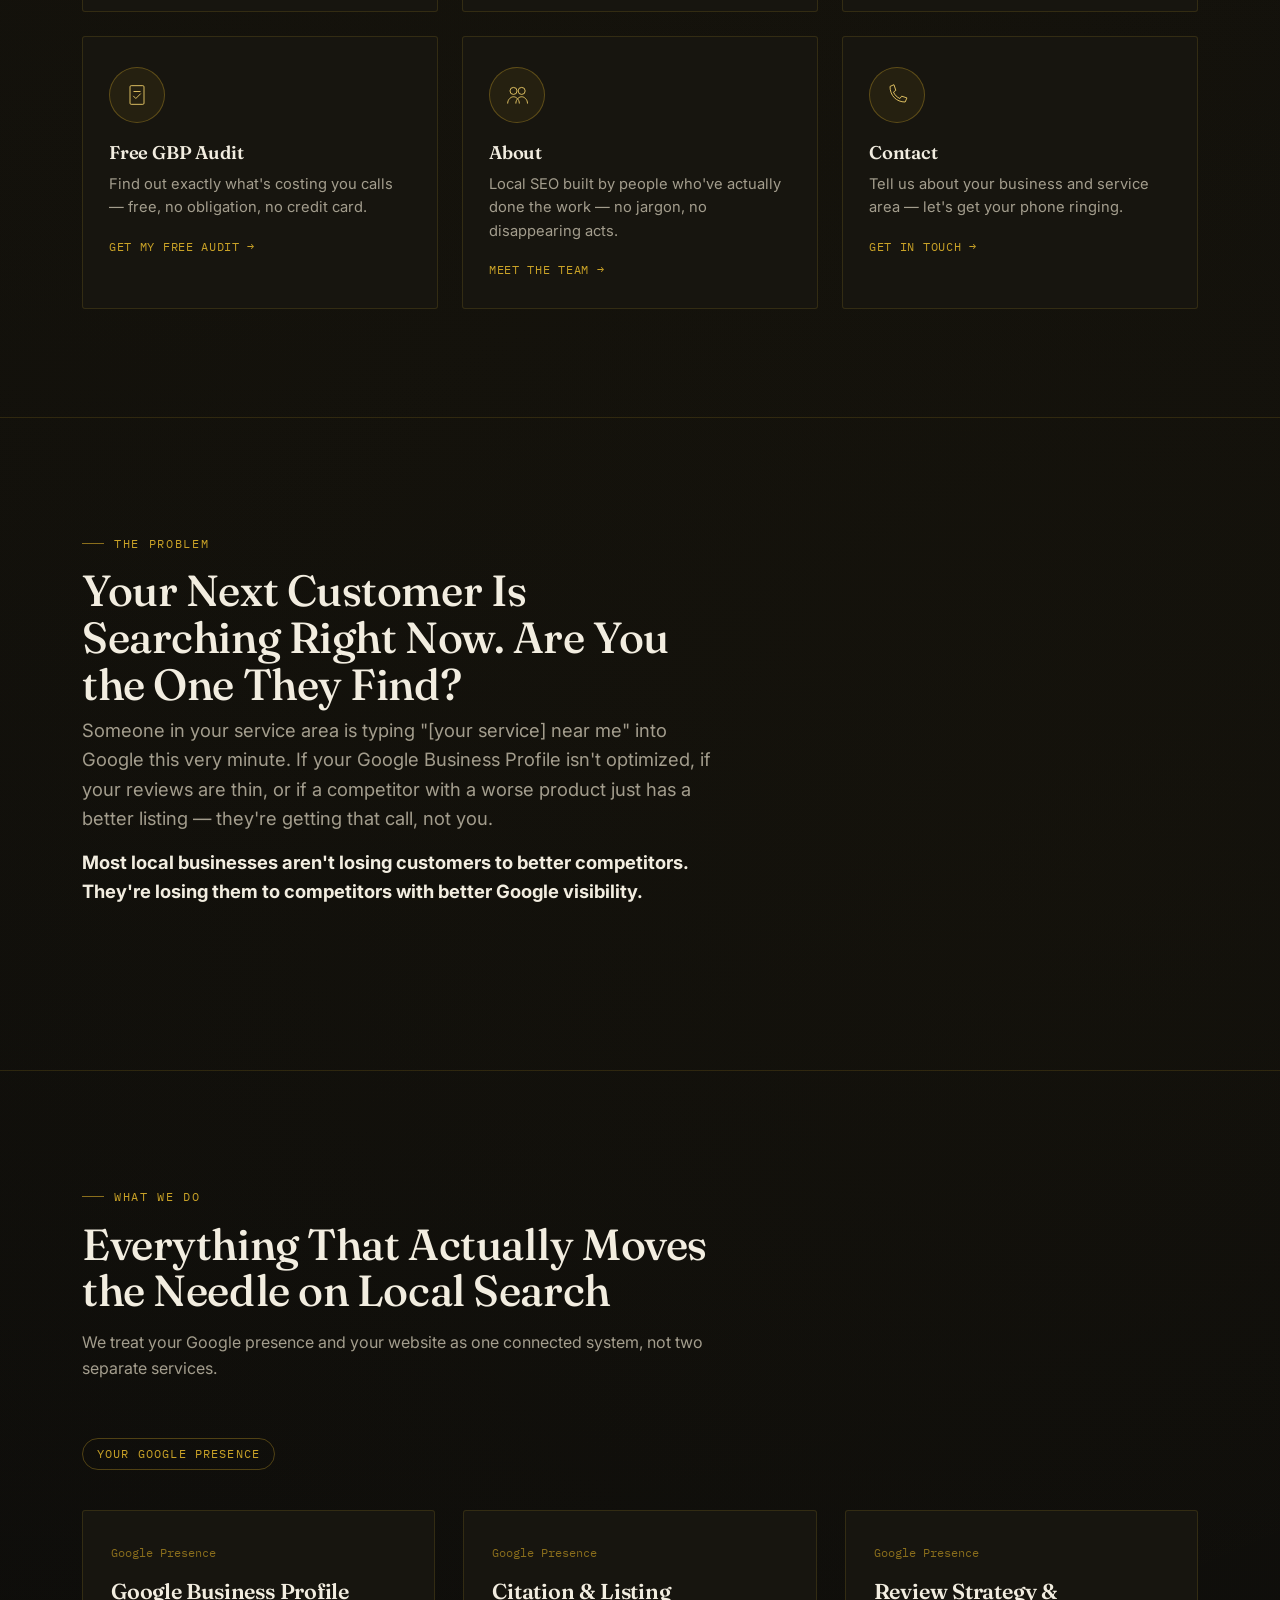
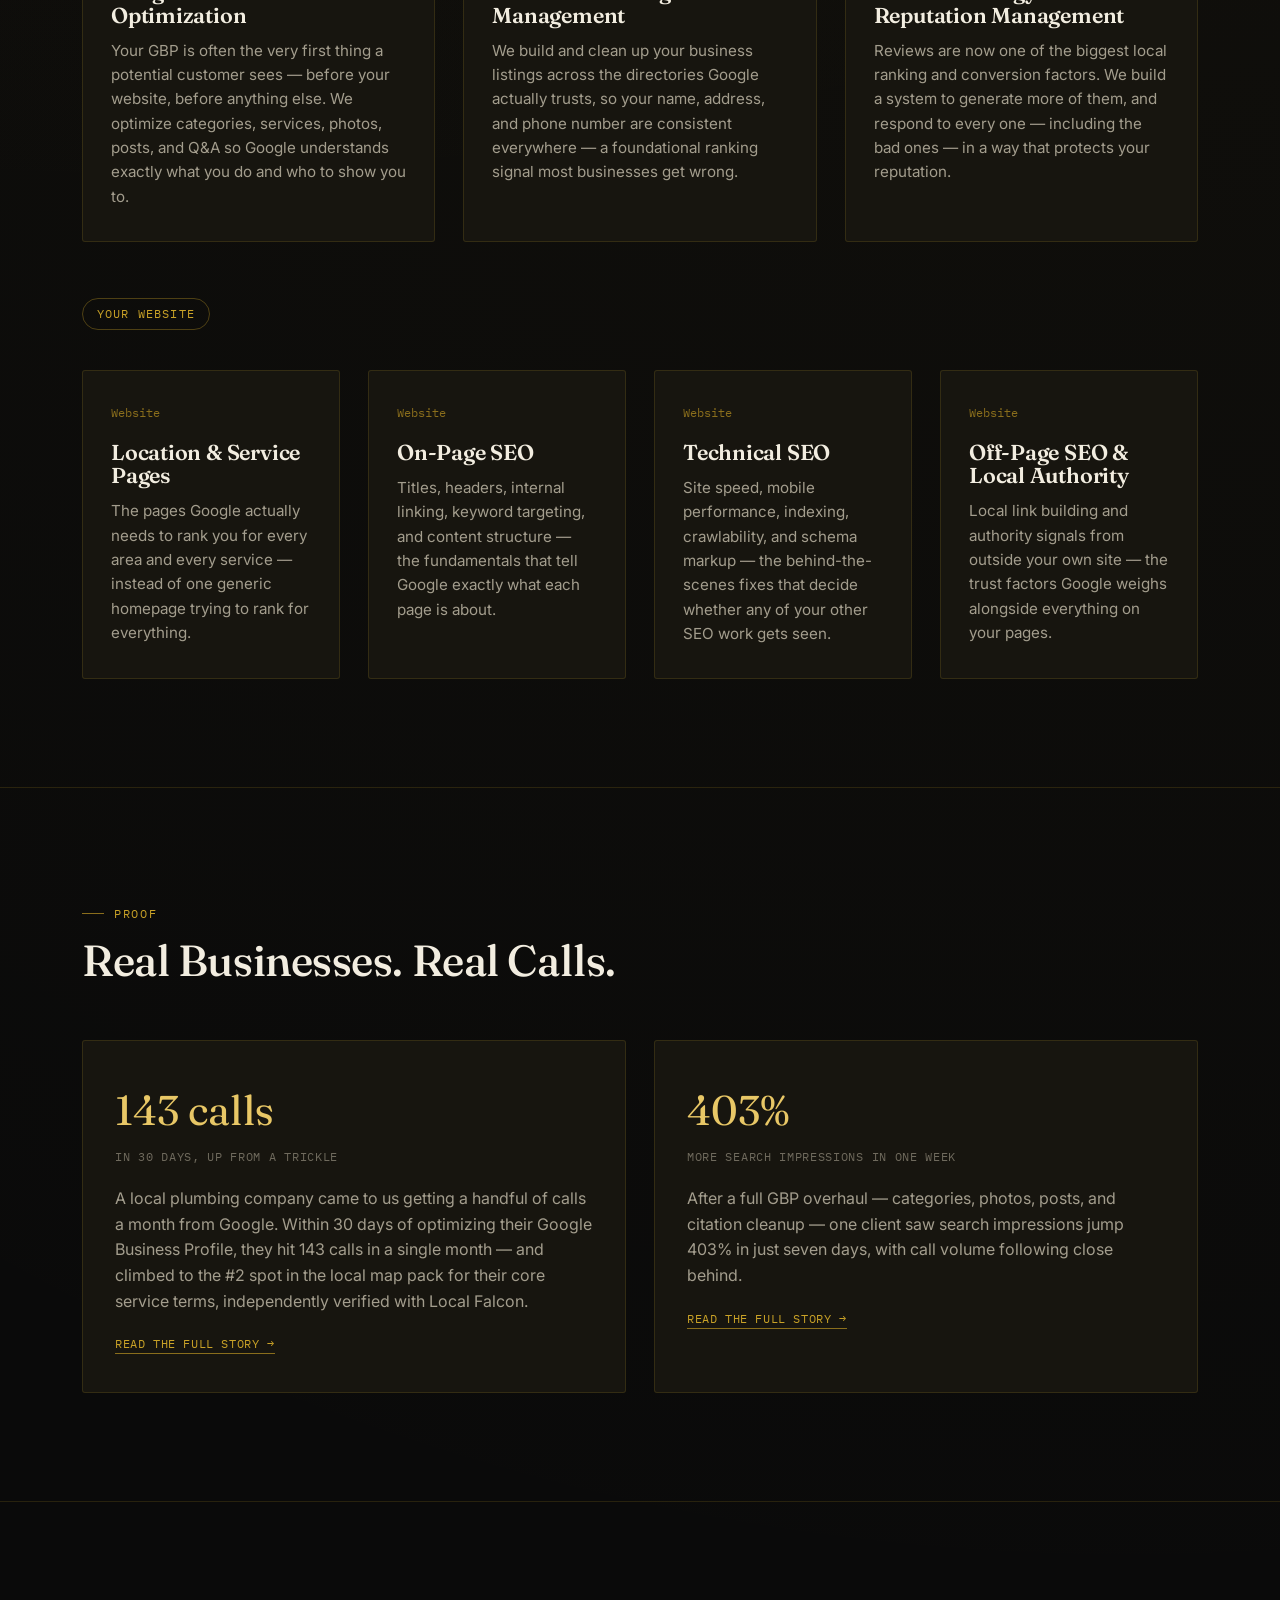
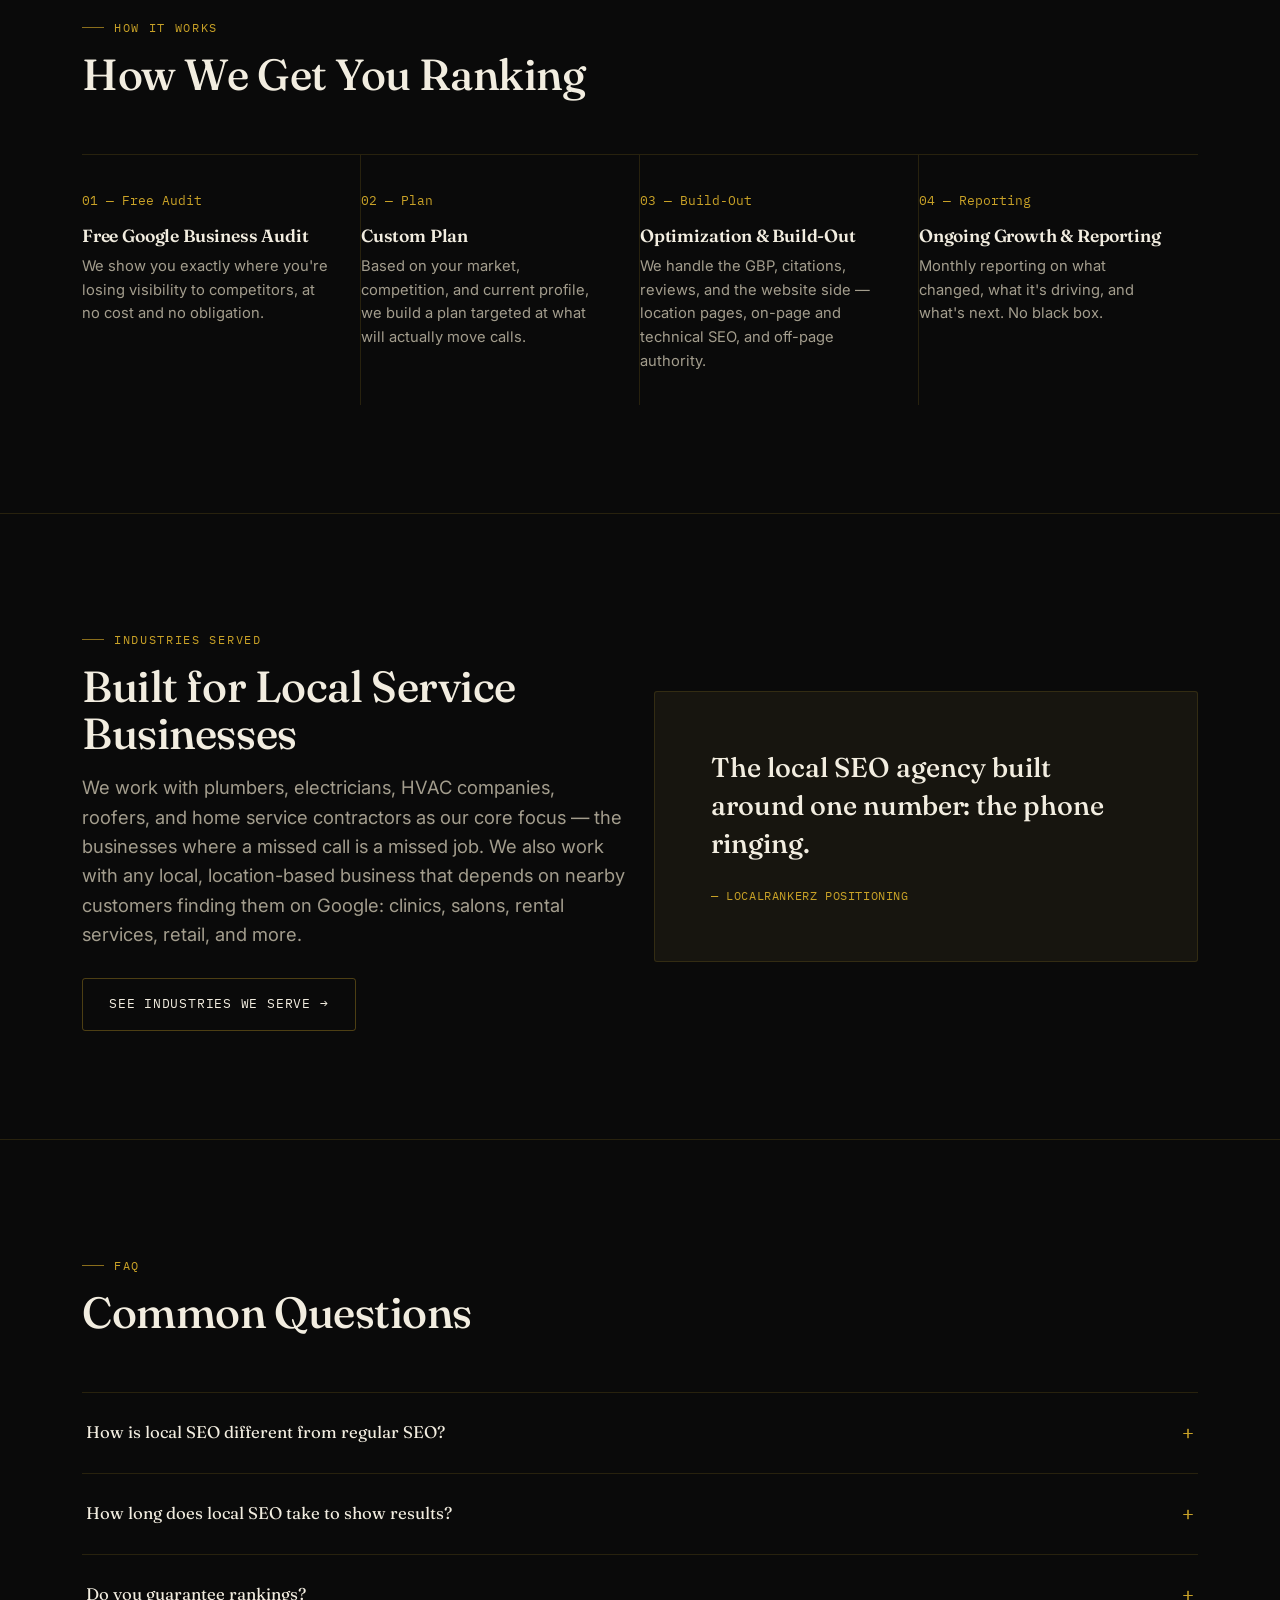
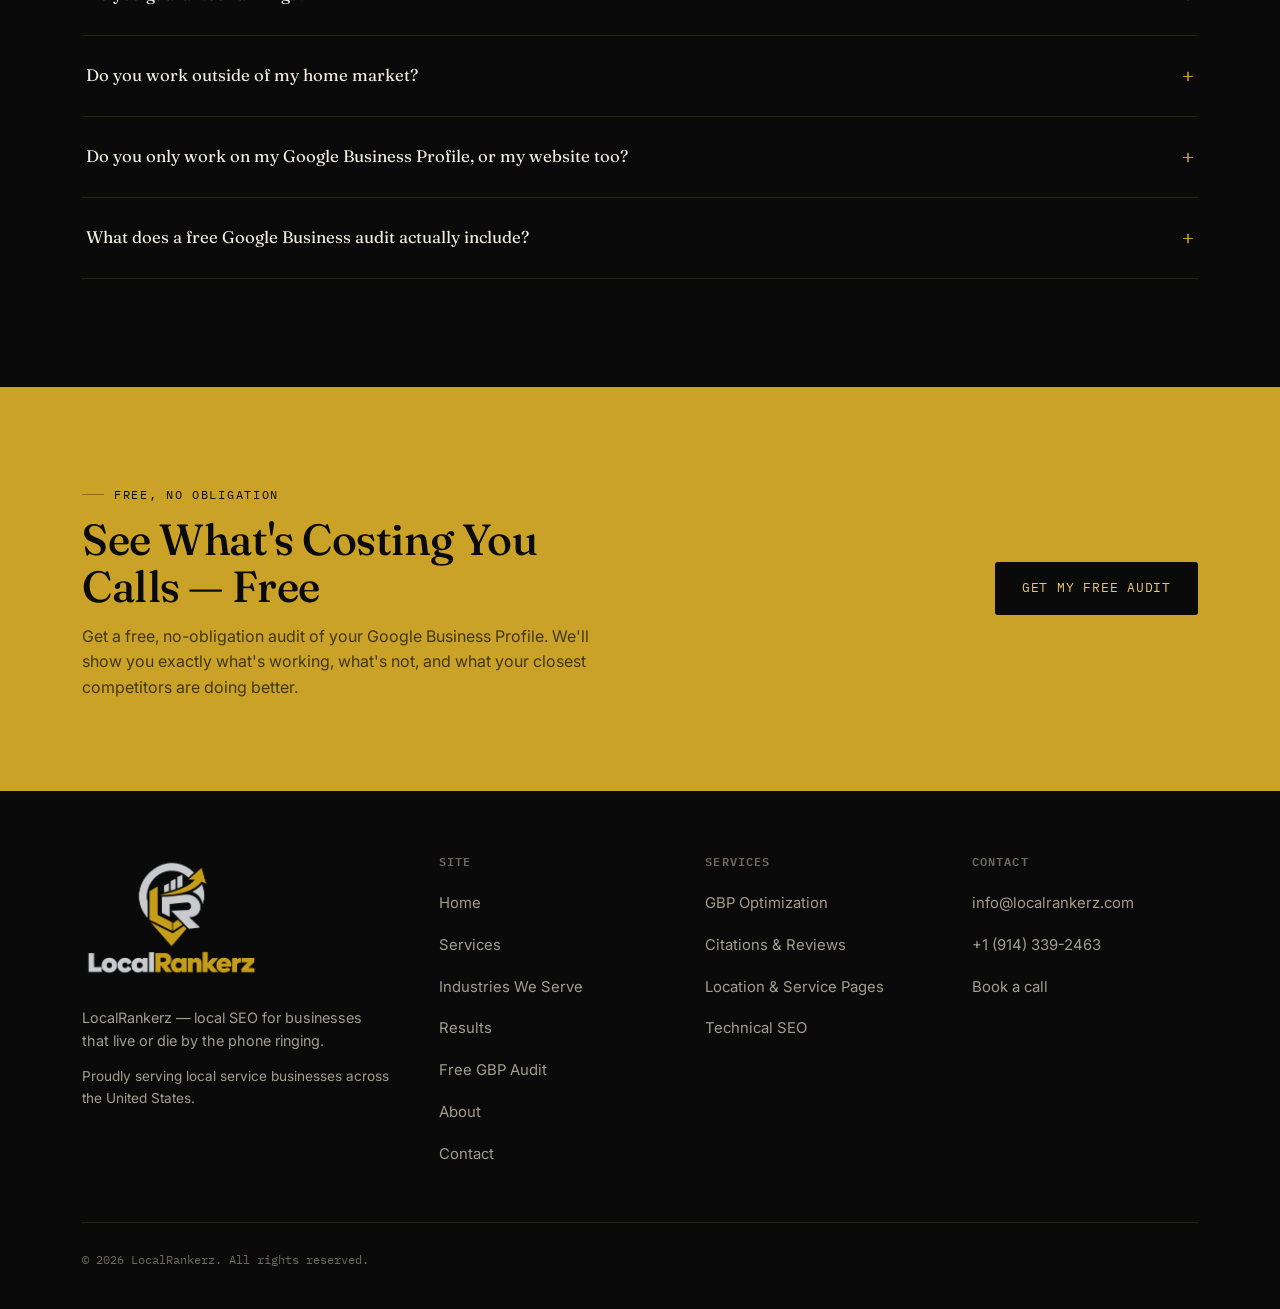
==== commit 79570690: "Save local website updates" ====
--- a/index.html
+++ b/index.html
@@ -7,7 +7,7 @@
 <meta name="description" content="Get found first on Google Maps and Search. LocalRankerz helps local service businesses turn searches into calls. Free GBP audit.">
 <link rel="preconnect" href="https://fonts.googleapis.com">
 <link href="https://fonts.googleapis.com/css2?family=Fraunces:opsz,wght@9..144,500;9..144,600&family=Inter:wght@400;500;600&family=IBM+Plex+Mono:wght@400;500&display=swap" rel="stylesheet">
-<link rel="stylesheet" href="assets/style.css?v=20260924">
+<link rel="stylesheet" href="assets/style.css?v=20260925-transparent">
 <script type="application/ld+json">
 {
   "@context": "https://schema.org",
@@ -24,7 +24,7 @@
 
 <nav class="nav">
   <div class="wrap">
-    <a href="./" class="brand brand-logo"><img src="assets/localrankerz-logo.jpeg" alt="LocalRankerz" width="1254" height="890" decoding="async"></a>
+    <a href="./" class="brand brand-logo"><img src="assets/localrankerz-logo-transparent.png" alt="LocalRankerz" width="1489" height="1056" decoding="async"></a>
     <ul class="nav-links">
       <li><a href="./" aria-current="page">Home</a></li>
       <li><a href="services/">Services</a></li>
@@ -356,7 +356,7 @@
   <div class="wrap">
     <div class="footer-top">
       <div>
-        <a href="./" class="brand brand-logo"><img src="assets/localrankerz-logo.jpeg" alt="LocalRankerz" width="1254" height="890" decoding="async"></a>
+        <a href="./" class="brand brand-logo"><img src="assets/localrankerz-logo-transparent.png" alt="LocalRankerz" width="1489" height="1056" decoding="async"></a>
         <p style="margin-top:16px; max-width:34ch; font-size:.9rem;">LocalRankerz — local SEO for businesses that live or die by the phone ringing.</p>
         <p style="margin-top:14px; font-size:.85rem;">Proudly serving local service businesses across the United States.</p>
       </div>
--- a/assets/style.css
+++ b/assets/style.css
@@ -665,3 +665,7 @@
 @media (max-width: 760px) {
   .nav .brand-logo img { width: 80px; }
 }
+
+/* Transparent logo follows the background of its surrounding section. */
+.brand.brand-logo, .brand-logo img { background: transparent; box-shadow: none; }
+.brand-logo img { border-radius: 0; object-fit: contain; }
